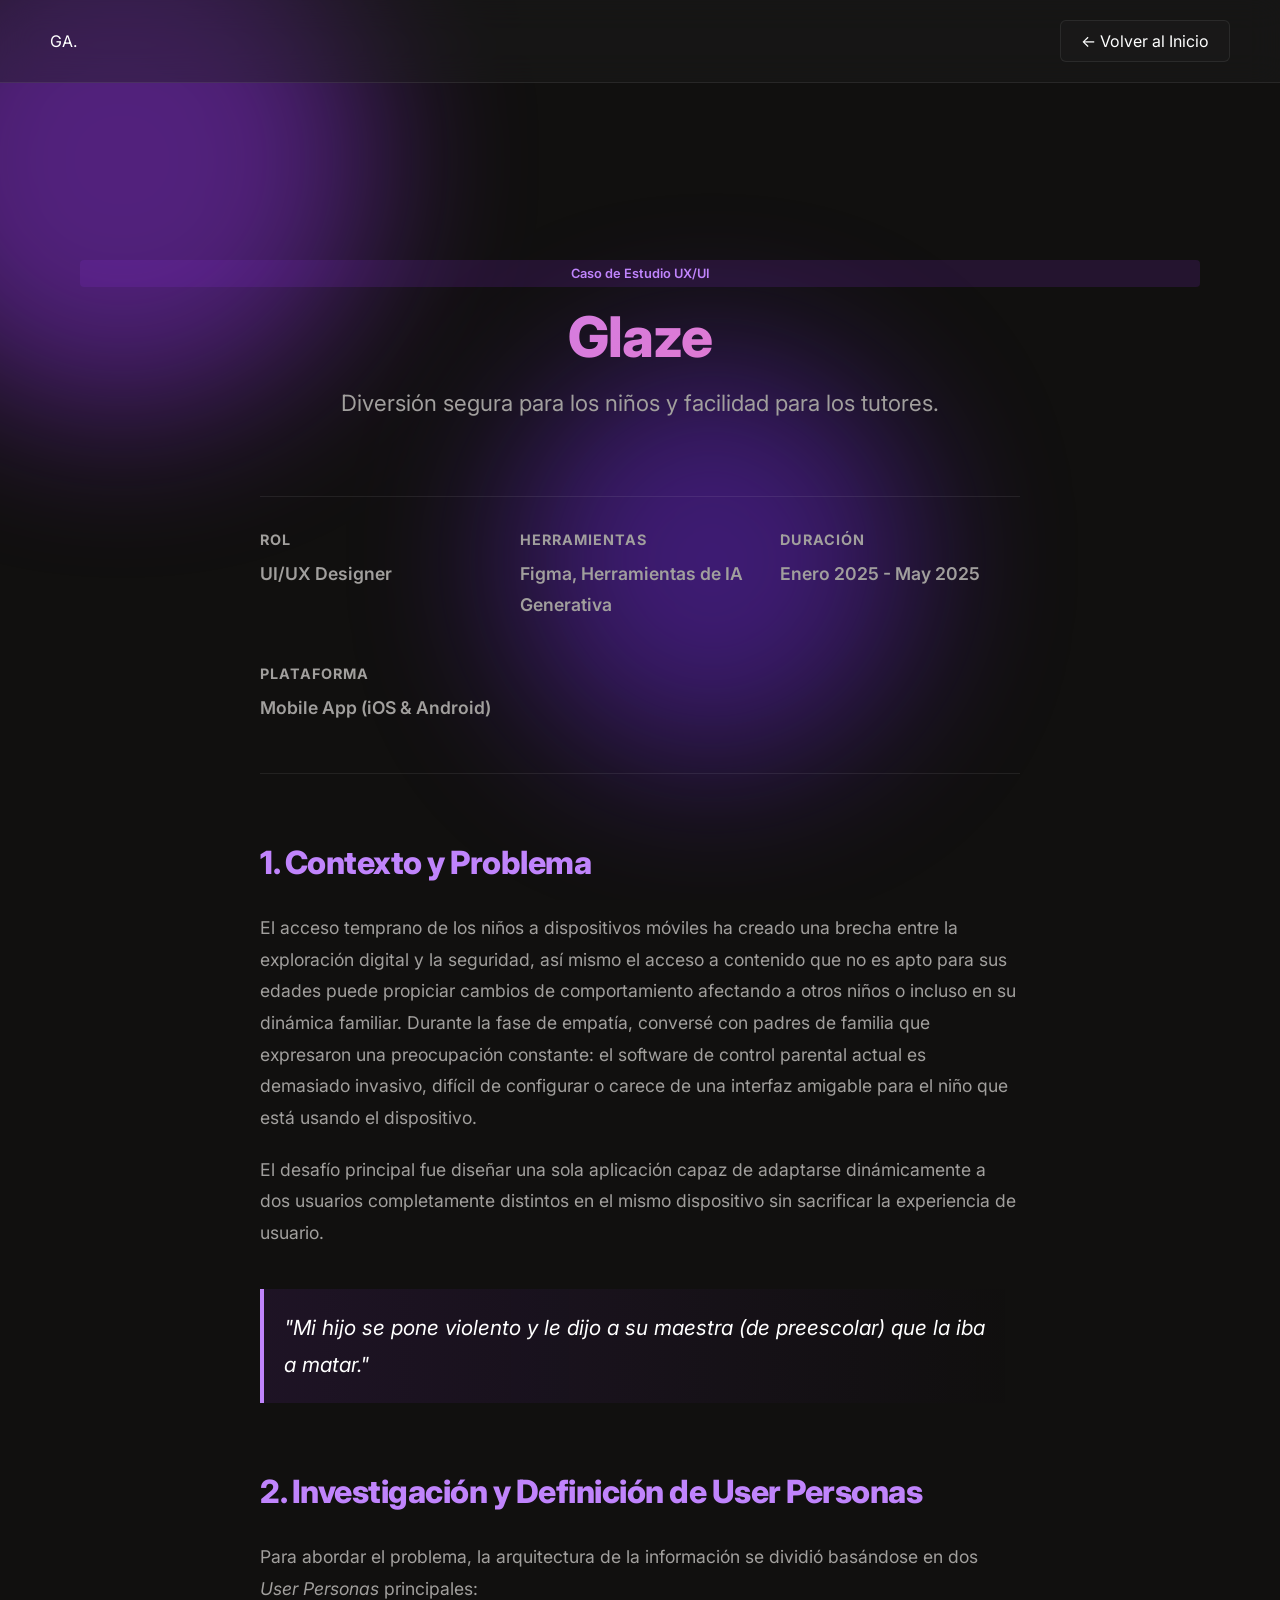
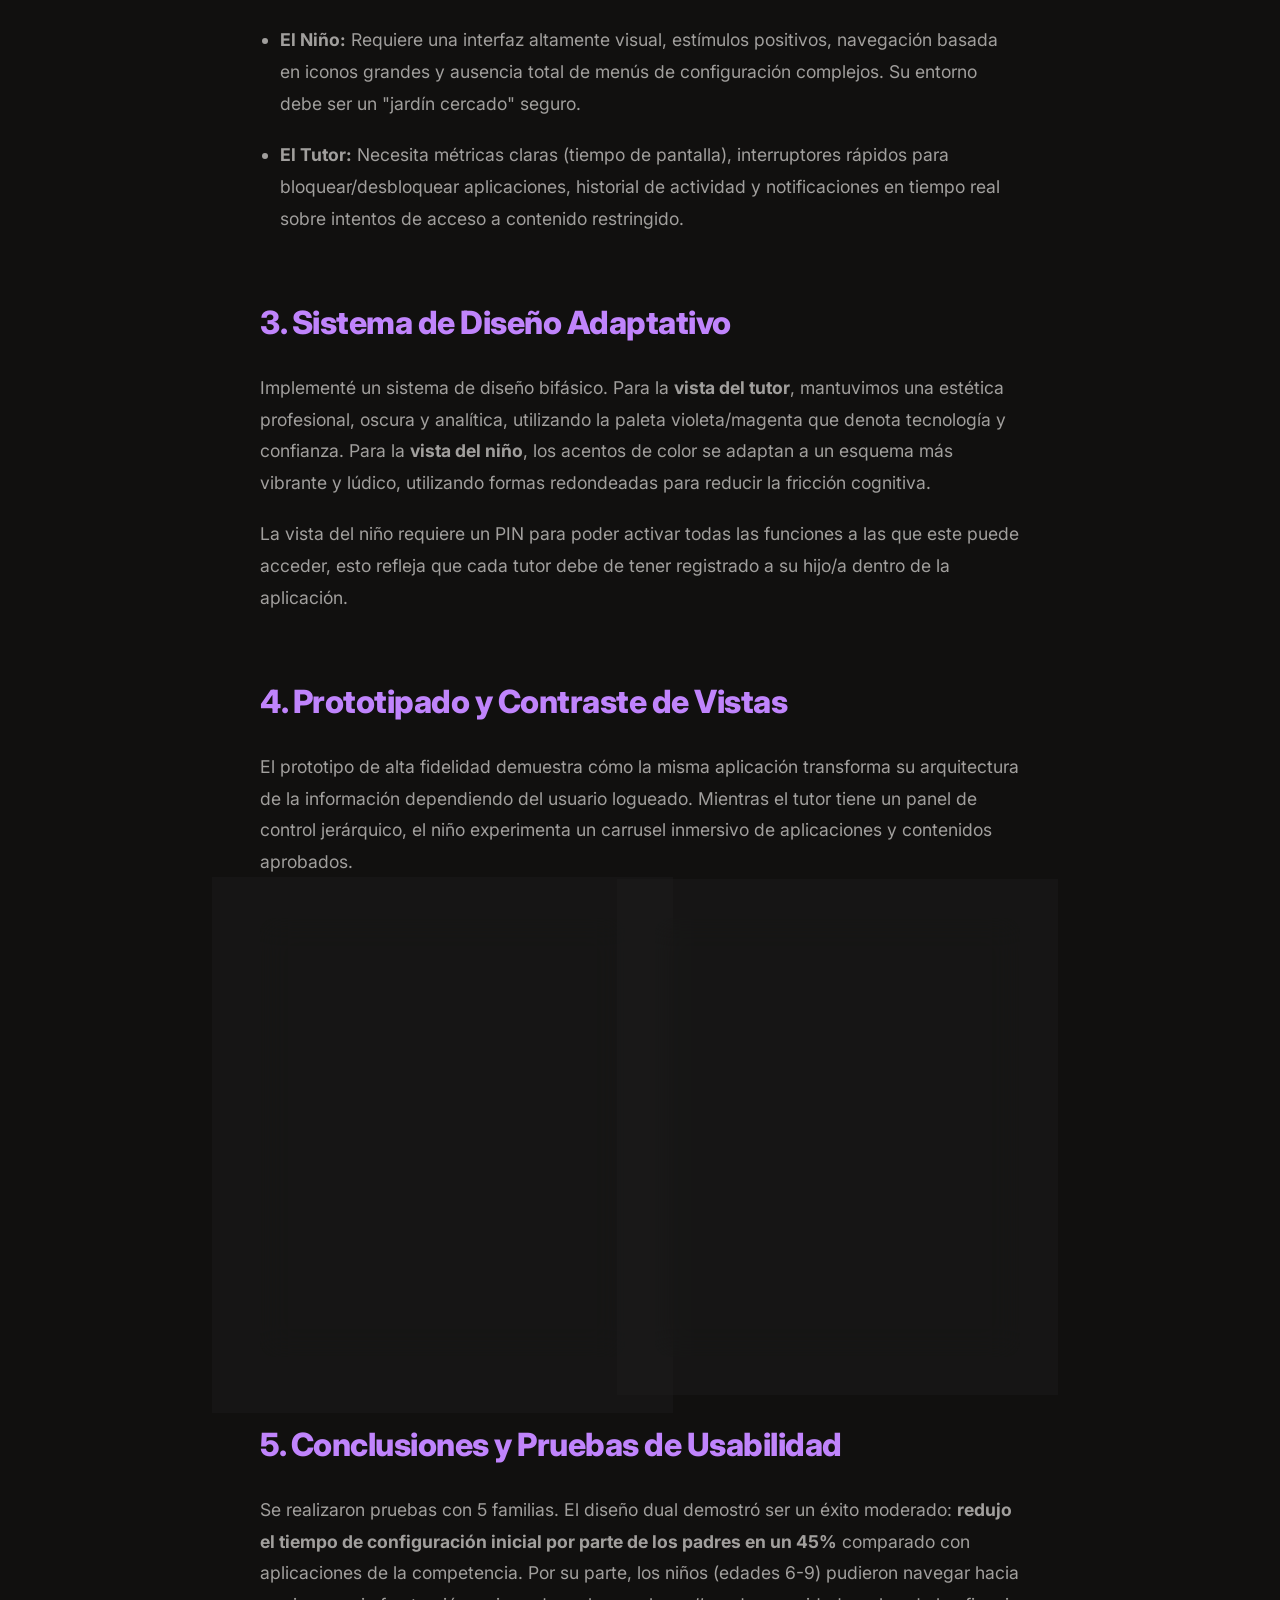
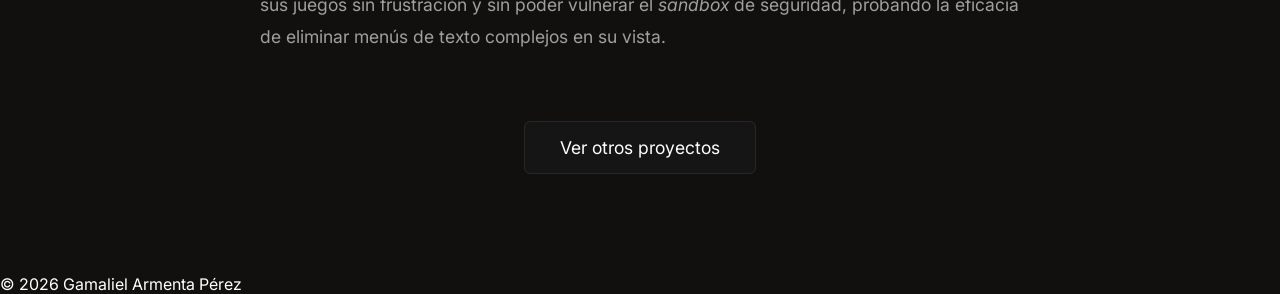
==== case-studies/glaze-ui.html @ 55535cc3 "Actualizacion" ====
<!DOCTYPE html>
<html lang="es">
<head>
    <meta charset="UTF-8">
    <meta name="viewport" content="width=device-width, initial-scale=1.0">
    <title>GuardianKids | Caso de Estudio UI/UX</title>
    <link href="https://fonts.googleapis.com/css2?family=Inter:wght@300;400;600;800&family=Segoe+UI&display=swap" rel="stylesheet">
    <link rel="stylesheet" href="../styles.css">
    <style>
        /* Estilos específicos del Caso de Estudio */
        .case-hero { text-align: center; padding: 80px 20px 40px; }
        .case-title { font-size: 3.5rem; line-height: 1.1; margin: 20px 0; letter-spacing: -1px; }
        
        .case-meta-grid { 
            display: grid; 
            grid-template-columns: repeat(auto-fit, minmax(200px, 1fr)); 
            gap: 20px; 
            margin: 40px 0; 
            border-top: 1px solid var(--glass-border);
            border-bottom: 1px solid var(--glass-border);
            padding: 30px 0;
        }
        .meta-item h4 { color: var(--text-dim); font-size: 0.9rem; margin-bottom: 5px; text-transform: uppercase; letter-spacing: 1px; }
        .meta-item p { font-weight: 600; font-size: 1.1rem; color: var(--text-main); }

        .case-body { max-width: 800px; margin: 0 auto; line-height: 1.8; font-size: 1.1rem; padding: 0 20px; }
        .case-body h2 { font-size: 2rem; margin: 60px 0 20px; color: var(--primary); letter-spacing: -0.5px; }
        .case-body p, .case-body li { margin-bottom: 20px; color: var(--text-dim); }
        .case-body ul { padding-left: 20px; }

        .mockup-container {
            width: 100vw; max-width: 1200px; margin: 60px auto; position: relative;
            left: 50%; transform: translateX(-50%);
            background: var(--glass-bg); border: 1px solid var(--glass-border);
            border-radius: 20px; padding: 20px; box-shadow: var(--glass-shadow);
        }
        .mockup-img-wrapper {
            width: 100%; background: rgba(0,0,0,0.3); border-radius: 12px; 
            display: flex; align-items: center; justify-content: center; overflow: hidden;
        }
        .mockup-img { width: 100%; height: auto; display: block; object-fit: cover; cursor: zoom-in; transition: transform 0.3s ease; }
        .mockup-img:hover { transform: scale(1.02); }
        .mockup-caption { text-align: center; color: var(--text-dim); font-size: 0.95rem; margin-top: 15px; font-style: italic; }

        .quote-block { 
            border-left: 4px solid var(--primary); 
            background: linear-gradient(90deg, rgba(147, 51, 234, 0.1) 0%, transparent 100%);
            padding: 20px; border-radius: 0 12px 12px 0;
            font-style: italic; margin: 40px 0; font-size: 1.3rem; color: var(--text-main);
        }
        
        .design-system-preview { display: flex; gap: 20px; margin: 30px 0; flex-wrap: wrap; }
        .design-card { flex: 1; min-width: 250px; padding: 25px; border-radius: 16px; }
        
        .color-swatch { width: 50px; height: 50px; border-radius: 50%; transition: transform 0.2s ease; }
        .color-swatch:hover { transform: translateY(-5px); }
        
        .comparison-grid { display: grid; grid-template-columns: repeat(auto-fit, minmax(280px, 1fr)); gap: 30px; margin-top: 40px; }
        .comparison-card { padding: 20px; display: flex; flex-direction: column; border-radius: 16px; }
        .comparison-img-wrapper {
            width: 100%; height: 350px; background: rgba(0,0,0,0.2); border-radius: 12px; 
            display: flex; align-items: center; justify-content: center; overflow: hidden; border: 1px dashed var(--glass-border);
        }
    </style>
</head>
<body data-theme="dark">

    <div class="liquid-bg">
        <div class="blob blob-1"></div>
        <div class="blob blob-3"></div>
    </div>

    <nav class="glass-nav">
        <div class="logo">GA.</div>
        <a href="../index.html" class="fluent-btn">← Volver al Inicio</a>
    </nav>

    <main style="padding-top: 60px; padding-bottom: 60px;">
        <header class="case-hero">
            <div class="fluent-badge">Caso de Estudio UX/UI</div>
            <h1 class="case-title gradient-text">Glaze</h1>
            <p style="color: var(--text-dim); font-size: 1.4rem; max-width: 650px; margin: 0 auto;">
                Diversión segura para los niños y facilidad para los tutores.
            </p>
        </header>

        <article class="case-body">
            <div class="case-meta-grid">
                <div class="meta-item"><h4>Rol</h4><p>UI/UX Designer</p></div>
                <div class="meta-item"><h4>Herramientas</h4><p>Figma, Herramientas de IA Generativa</p></div>
                <div class="meta-item"><h4>Duración</h4><p>Enero 2025 - May 2025</p></div>
                <div class="meta-item"><h4>Plataforma</h4><p>Mobile App (iOS & Android)</p></div>
            </div>

            <h2>1. Contexto y Problema</h2>
            <p>El acceso temprano de los niños a dispositivos móviles ha creado una brecha entre la exploración digital y la seguridad, así mismo el acceso a contenido que no es apto para sus edades puede propiciar cambios de comportamiento afectando a otros niños o incluso en su dinámica familiar. Durante la fase de empatía, conversé con padres de familia que expresaron una preocupación constante: el software de control parental actual es demasiado invasivo, difícil de configurar o carece de una interfaz amigable para el niño que está usando el dispositivo.</p>
            <p>El desafío principal fue diseñar una sola aplicación capaz de adaptarse dinámicamente a dos usuarios completamente distintos en el mismo dispositivo sin sacrificar la experiencia de usuario.</p>

            <blockquote class="quote-block">
                "Mi hijo se pone violento y le dijo a su maestra (de preescolar) que la iba a matar."
            </blockquote>

            <h2>2. Investigación y Definición de User Personas</h2>
            <p>Para abordar el problema, la arquitectura de la información se dividió basándose en dos <i>User Personas</i> principales:</p>
            <ul>
                <li><strong>El Niño:</strong> Requiere una interfaz altamente visual, estímulos positivos, navegación basada en iconos grandes y ausencia total de menús de configuración complejos. Su entorno debe ser un "jardín cercado" seguro.</li>
                <li><strong>El Tutor:</strong> Necesita métricas claras (tiempo de pantalla), interruptores rápidos para bloquear/desbloquear aplicaciones, historial de actividad y notificaciones en tiempo real sobre intentos de acceso a contenido restringido.</li>
            </ul>
        </article>

        <article class="case-body">
            <h2>3. Sistema de Diseño Adaptativo</h2>
            <p>Implementé un sistema de diseño bifásico. Para la <strong>vista del tutor</strong>, mantuvimos una estética profesional, oscura y analítica, utilizando la paleta violeta/magenta que denota tecnología y confianza. Para la <strong>vista del niño</strong>, los acentos de color se adaptan a un esquema más vibrante y lúdico, utilizando formas redondeadas para reducir la fricción cognitiva.</p>
            <p>La vista del niño requiere un PIN para poder activar todas las funciones a las que este puede acceder, esto refleja que cada tutor debe de tener registrado a su hijo/a dentro de la aplicación.</p>


            <h2>4. Prototipado y Contraste de Vistas</h2>
            <p>El prototipo de alta fidelidad demuestra cómo la misma aplicación transforma su arquitectura de la información dependiendo del usuario logueado. Mientras el tutor tiene un panel de control jerárquico, el niño experimenta un carrusel inmersivo de aplicaciones y contenidos aprobados.</p>

            <div class="comparison-grid">

                <div class="glass-card comparison-card">
                    <h4 style="color: var(--text-dim); text-align: center; margin-bottom: 15px;">Entorno del Tutor</h4>
                    <div class="comparison-img-wrapper">
                        <img src="../img/guardian-tutor.jpeg" alt="Interfaz de tutor" class="mockup-img" onclick="openImageModal(this.src)" style="height: 100%;">
                    </div>
                </div>

                <div class="glass-card comparison-card" style="border: 1px solid var(--primary); box-shadow: 0 0 25px rgba(147, 51, 234, 0.15);">
                    <h4 style="color: var(--primary); text-align: center; margin-bottom: 15px;">Entorno del Niño</h4>
                    <div class="comparison-img-wrapper" style="border: none;">
                        <img src="../img/guardian-kid.png" alt="Interfaz de niño" class="mockup-img" onclick="openImageModal(this.src)" style="height: 100%;" onerror="this.onerror=null; this.src='../image_bb696b.png';">                
                    </div>
                </div>

            </div>

            <h2 style="margin-top: 60px;">5. Conclusiones y Pruebas de Usabilidad</h2>
            <p>Se realizaron pruebas con 5 familias. El diseño dual demostró ser un éxito moderado: <strong>redujo el tiempo de configuración inicial por parte de los padres en un 45%</strong> comparado con aplicaciones de la competencia. Por su parte, los niños (edades 6-9) pudieron navegar hacia sus juegos sin frustración y sin poder vulnerar el <i>sandbox</i> de seguridad, probando la eficacia de eliminar menús de texto complejos en su vista.</p>
            
            <div style="text-align: center; margin-top: 80px;">
                <a href="../index.html" class="fluent-btn" style="padding: 15px 35px; font-size: 1.1rem;">Ver otros proyectos</a>
            </div>
        </article>
    </main>

    <footer class="glass-footer" style="margin-top: 50px;">
        <p>© 2026 Gamaliel Armenta Pérez</p>
    </footer>

    <div id="imageModal" class="image-modal" onclick="closeImageModal()">
        <span class="image-modal-close">&times;</span>
        <img class="image-modal-img" id="imgDentroDelModal" src="" alt="Vista ampliada" onclick="event.stopPropagation()">
    </div>

    <script src="../app.js"></script>
</body>
</html>
---- styles.css ----
/* Variables de Tema (Fluent + Glass en Violetas/Magentas) */
:root {
    --primary: #9333ea; /* Violeta profundo */
    --primary-gradient: linear-gradient(135deg, #9333ea, #db2777); /* Violeta a Magenta */
    --bg-color: #f3f2f1;
    --text-main: #201f1e;
    --text-dim: #605e5c;
    --glass-bg: rgba(255, 255, 255, 0.6);
    --glass-border: rgba(255, 255, 255, 0.4);
    --glass-shadow: 0 8px 32px 0 rgba(147, 51, 234, 0.1); /* Sombra ligeramente violeta */
}

[data-theme="dark"] {
    --primary: #c084fc; /* Violeta brillante y legible en modo oscuro */
    --primary-gradient: linear-gradient(135deg, #c084fc, #f472b6); /* Violeta a Magenta neón */
    --bg-color: #11100f;
    --text-main: #ffffff;
    --text-dim: #a19f9d;
    --glass-bg: rgba(30, 30, 30, 0.4);
    --glass-border: rgba(255, 255, 255, 0.08);
    --glass-shadow: 0 8px 32px 0 rgba(0, 0, 0, 0.3);
}

* { margin: 0; padding: 0; box-sizing: border-box; }

body {
    font-family: 'Inter', 'Segoe UI', sans-serif;
    background-color: var(--bg-color);
    color: var(--text-main);
    transition: background-color 0.4s ease;
    overflow-x: hidden;
}

/* Fondo Fluido (Blobs - Actualizados a Violeta/Magenta) */
.liquid-bg { position: fixed; top: 0; left: 0; width: 100vw; height: 100vh; z-index: -1; overflow: hidden; }
.blob { position: absolute; border-radius: 50%; filter: blur(80px); opacity: 0.5; animation: float 10s infinite alternate ease-in-out; }
.blob-1 { top: -10%; left: -10%; width: 500px; height: 500px; background: #9333ea; /* Violeta */ }
.blob-2 { bottom: -20%; right: -10%; width: 600px; height: 600px; background: #db2777; /* Magenta */ animation-delay: -2s; }
.blob-3 { top: 40%; left: 40%; width: 400px; height: 400px; background: #6d28d9; /* Purpura oscuro */ animation-duration: 15s; }

@keyframes float { 100% { transform: translate(30px, 30px) scale(1.1); } }

/* Componentes Glassmorphism */
.glass-nav {
    position: fixed; top: 0; width: 100%; padding: 20px 50px;
    background: var(--glass-bg); backdrop-filter: blur(16px); -webkit-backdrop-filter: blur(16px);
    border-bottom: 1px solid var(--glass-border); z-index: 1000;
    display: flex; justify-content: space-between; align-items: center;
}

.glass-card {
    background: var(--glass-bg);
    backdrop-filter: blur(16px); -webkit-backdrop-filter: blur(16px);
    border: 1px solid var(--glass-border);
    border-radius: 12px;
    padding: 30px;
    box-shadow: var(--glass-shadow);
    transition: transform 0.3s cubic-bezier(0.25, 0.8, 0.25, 1), box-shadow 0.3s;
    cursor: pointer;
}

.glass-card:hover {
    transform: translateY(-5px);
    box-shadow: 0 12px 40px 0 rgba(0, 0, 0, 0.2);
    border: 1px solid rgba(255, 255, 255, 0.2);
}

/* Tipografía y Botones Fluent */
h1, h2, h3 { font-weight: 800; }
.gradient-text { background: var(--primary-gradient); -webkit-background-clip: text; -webkit-text-fill-color: transparent; }

.fluent-badge {
    background: rgba(147, 51, 234, 0.15); color: var(--primary); /* Fondo violeta transparente */
    padding: 6px 12px; border-radius: 4px; font-size: 0.8rem; font-weight: 600;
}

.fluent-btn {
    background: var(--glass-bg); border: 1px solid var(--glass-border);
    padding: 10px 20px; border-radius: 6px; color: var(--text-main);
    text-decoration: none; transition: 0.2s; cursor: pointer;
}
.fluent-btn:hover { background: var(--primary); color: white; border-color: var(--primary); }

/* Grid y Layout */
main { max-width: 1200px; margin: 120px auto 0; padding: 0 20px; }
section { margin-bottom: 100px; }
.grid { display: grid; grid-template-columns: repeat(auto-fit, minmax(300px, 1fr)); gap: 30px; margin-top: 40px; }

/* Modal Proyectos */
.modal-overlay {
    position: fixed; top: 0; left: 0; width: 100%; height: 100%;
    background: rgba(0, 0, 0, 0.4); 
    backdrop-filter: blur(5px);
    display: flex; justify-content: center; align-items: center;
    opacity: 0; pointer-events: none; transition: 0.3s ease; z-index: 2000;
}
.modal-overlay.active { opacity: 1; pointer-events: auto; }

.glass-modal {
    background: var(--bg-color);
    border: 1px solid var(--glass-border); border-radius: 16px;
    padding: 40px; width: 90%; max-width: 600px;
    box-shadow: 0 24px 60px rgba(0,0,0,0.4);
    transform: scale(0.95); transition: 0.3s cubic-bezier(0.25, 0.8, 0.25, 1);
    position: relative;
}
.modal-overlay.active .glass-modal { transform: scale(1); }
.close-btn { position: absolute; top: 15px; right: 20px; background: none; border: none; font-size: 1.5rem; color: var(--text-main); cursor: pointer; }

/* --- ESTILOS PARA EL VISOR DE IMÁGENES (Lightbox) --- */
.zoomable {
    cursor: pointer;
    transition: transform 0.2s ease, box-shadow 0.2s ease;
}
.zoomable:hover {
    transform: scale(1.03);
    box-shadow: 0 8px 25px rgba(0,0,0,0.5);
}

.image-modal {
    display: none; 
    position: fixed;
    z-index: 3000;
    left: 0;
    top: 0;
    width: 100vw;
    height: 100vh;
    background-color: rgba(0,0,0,0.85);
    -webkit-backdrop-filter: blur(8px);
    backdrop-filter: blur(8px);
    align-items: center;
    justify-content: center;
    opacity: 0;
    transition: opacity 0.3s ease;
}

.image-modal.active {
    display: flex;
    opacity: 1;
}

.image-modal-img {
    max-width: 90vw;
    max-height: 90vh;
    border-radius: 12px;
    box-shadow: 0 0 30px rgba(0,0,0,0.8);
    object-fit: contain;
}

.image-modal-close {
    position: absolute;
    top: 20px;
    right: 40px;
    color: #fff;
    font-size: 40px;
    font-weight: bold;
    cursor: pointer;
    transition: color 0.2s;
}

.image-modal-close:hover {
    color: var(--primary);
}
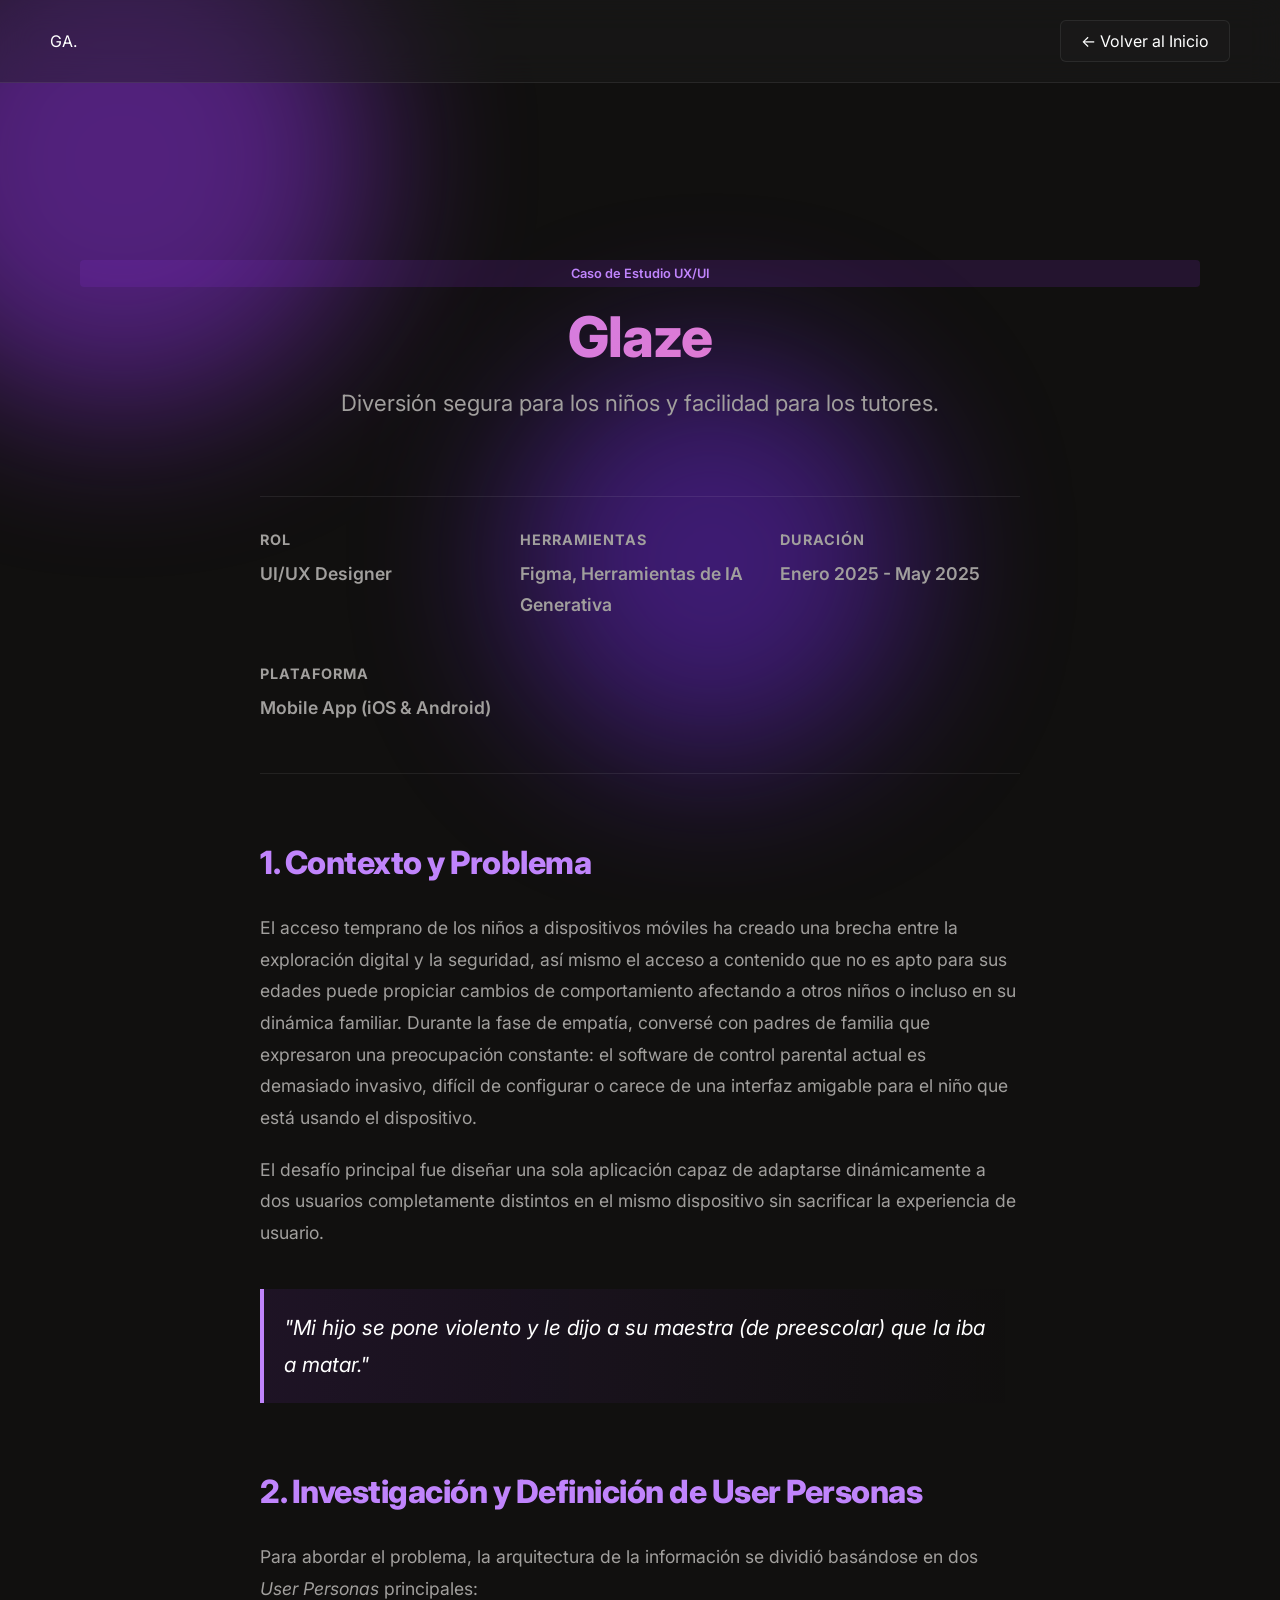
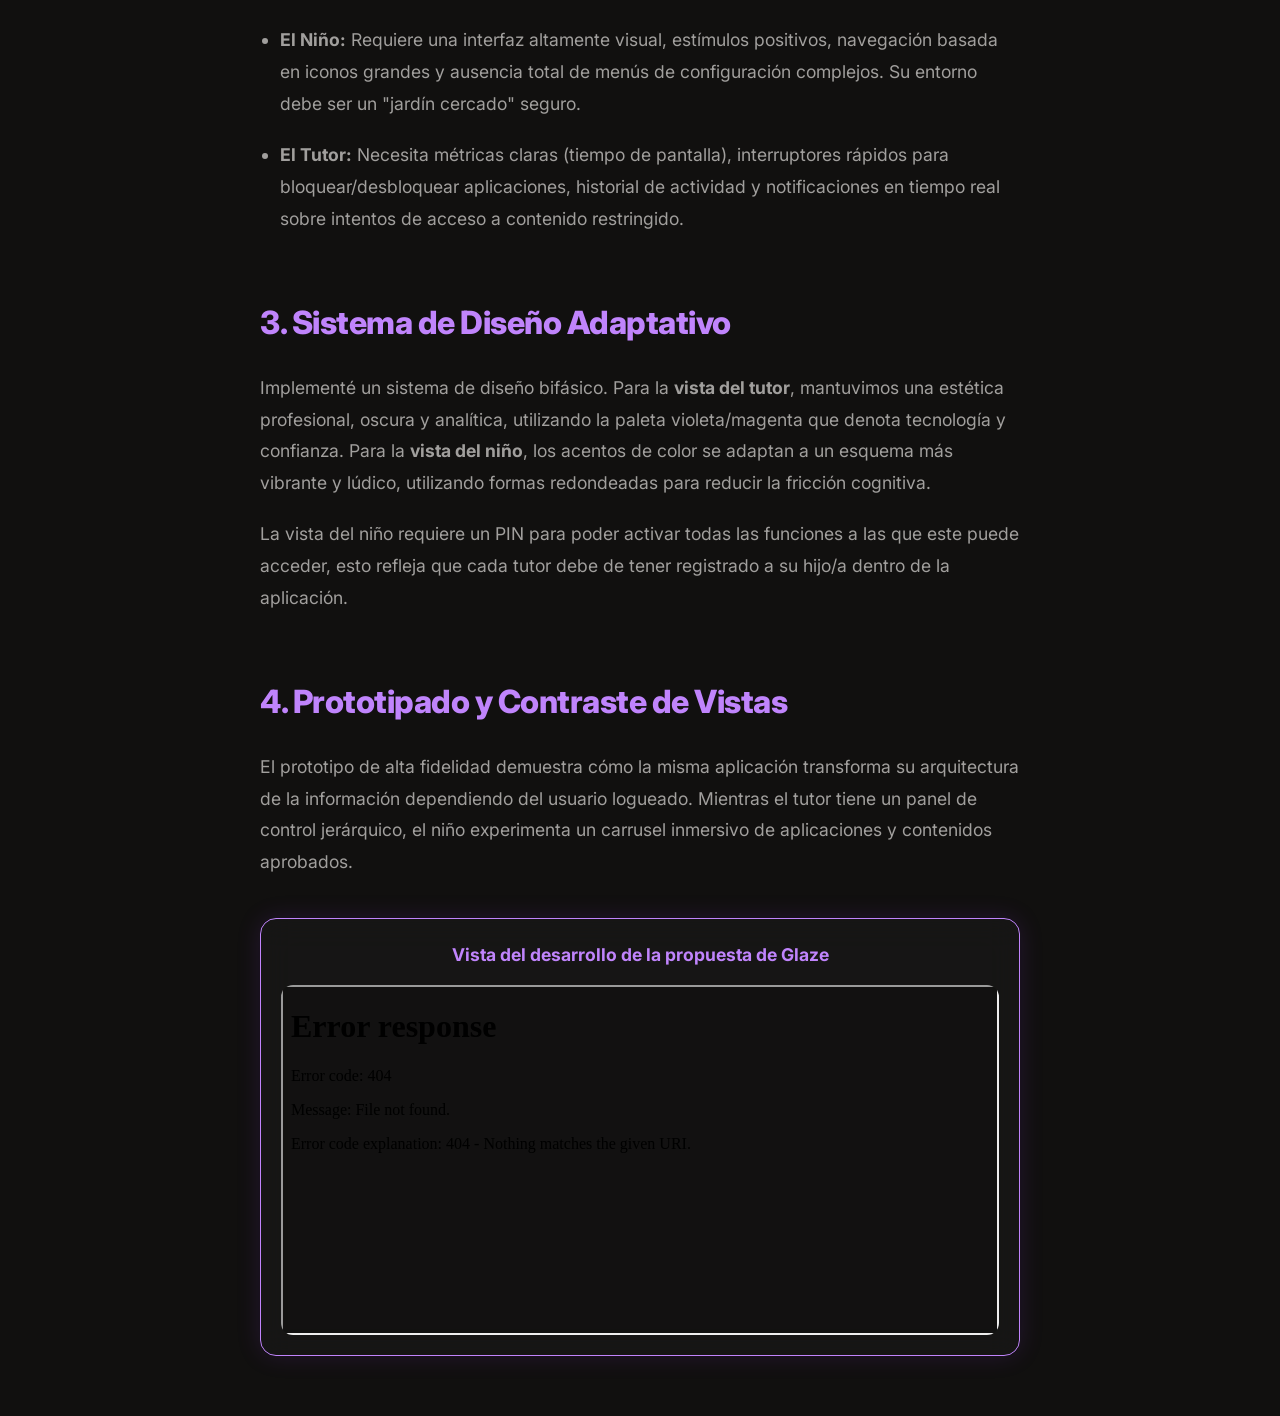
==== commit b100e8c5: "Mayo 1 - Nuevo" ====
--- a/case-studies/glaze-ui.html
+++ b/case-studies/glaze-ui.html
@@ -119,17 +119,10 @@
 
             <div class="comparison-grid">
 
-                <div class="glass-card comparison-card">
-                    <h4 style="color: var(--text-dim); text-align: center; margin-bottom: 15px;">Entorno del Tutor</h4>
-                    <div class="comparison-img-wrapper">
-                        <img src="../img/guardian-tutor.jpeg" alt="Interfaz de tutor" class="mockup-img" onclick="openImageModal(this.src)" style="height: 100%;">
-                    </div>
-                </div>
-
                 <div class="glass-card comparison-card" style="border: 1px solid var(--primary); box-shadow: 0 0 25px rgba(147, 51, 234, 0.15);">
-                    <h4 style="color: var(--primary); text-align: center; margin-bottom: 15px;">Entorno del Niño</h4>
+                    <h4 style="color: var(--primary); text-align: center; margin-bottom: 15px;">Vista del desarrollo de la propuesta de Glaze</h4>
                     <div class="comparison-img-wrapper" style="border: none;">
-                        <img src="../img/guardian-kid.png" alt="Interfaz de niño" class="mockup-img" onclick="openImageModal(this.src)" style="height: 100%;" onerror="this.onerror=null; this.src='../image_bb696b.png';">                
+                        <iframe src="../img/Glaze-Proceso.mp4" alt="Interfaz de niño" class="mockup-img" onclick="openImageModal(this.src)" style="height: 100%;" onerror="this.onerror=null; this.src='../image_bb696b.png';">                
                     </div>
                 </div>
 
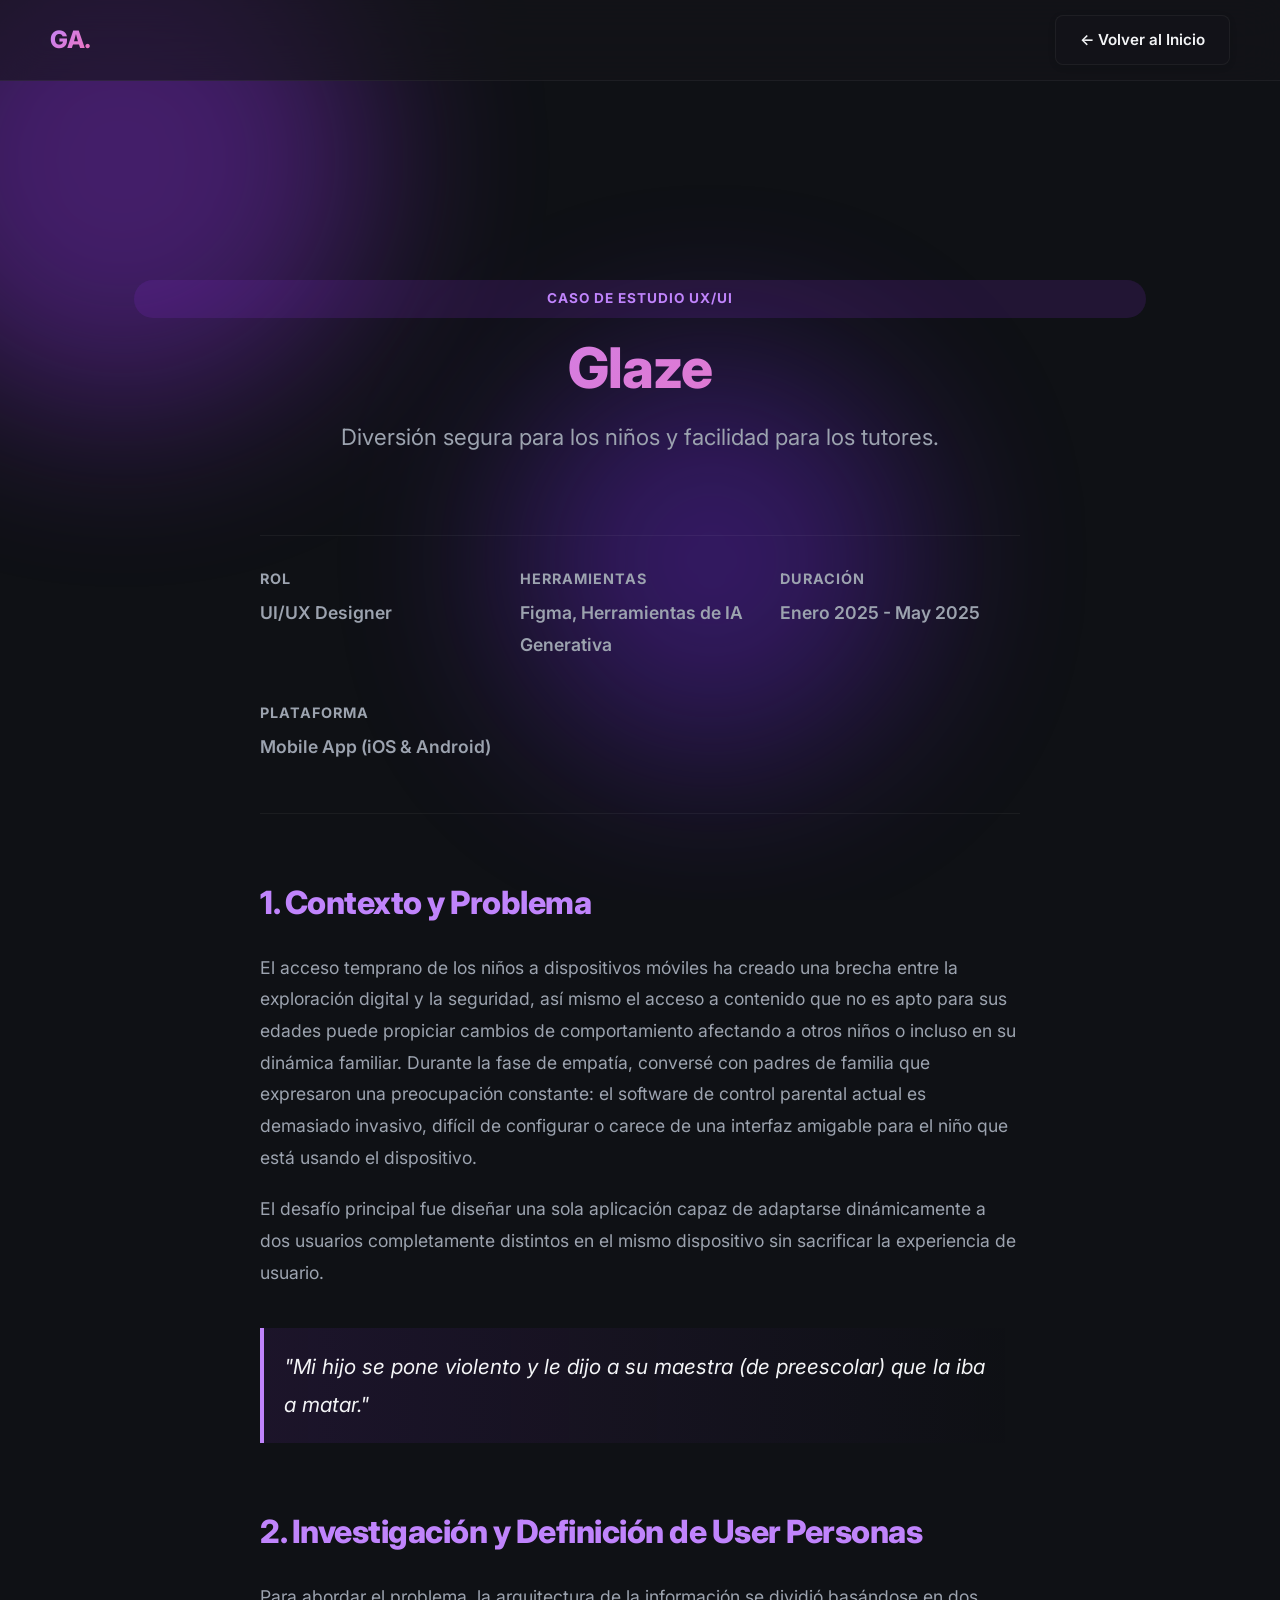
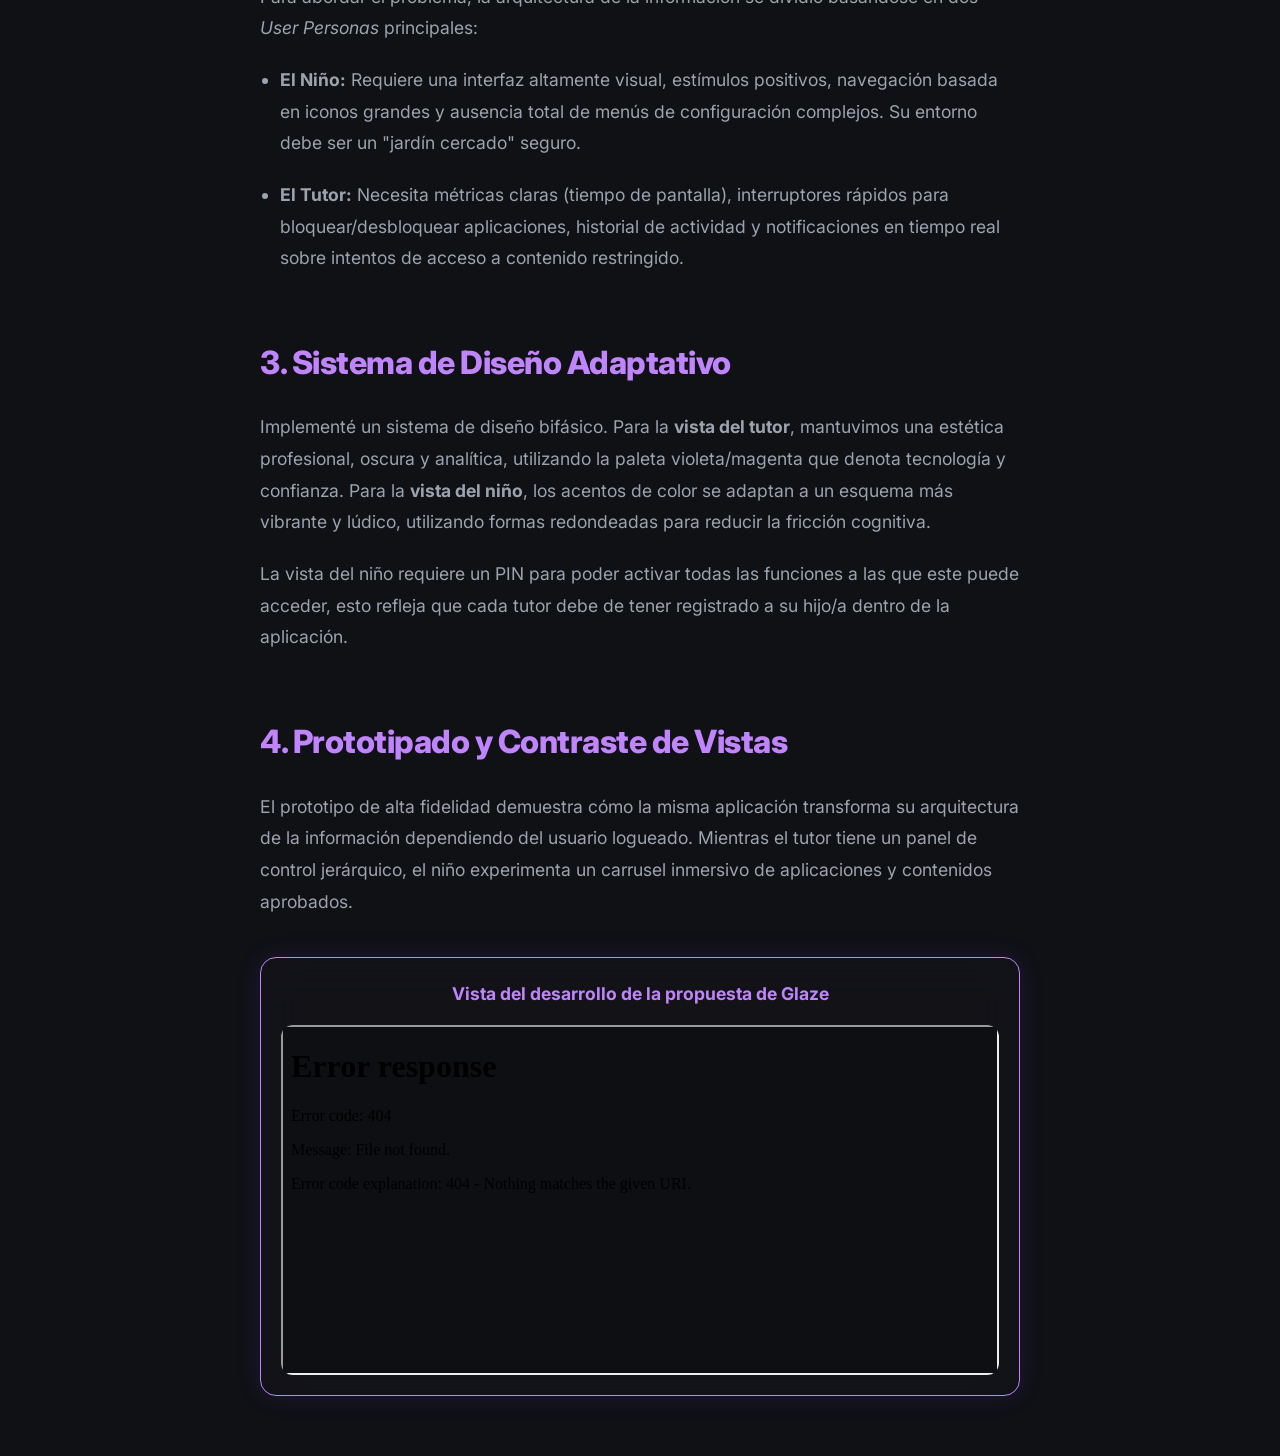
==== commit 8b192629: "Cambios en los colores y tipografías" ====
--- a/case-studies/glaze-ui.html
+++ b/case-studies/glaze-ui.html
@@ -3,7 +3,7 @@
 <head>
     <meta charset="UTF-8">
     <meta name="viewport" content="width=device-width, initial-scale=1.0">
-    <title>GuardianKids | Caso de Estudio UI/UX</title>
+    <title>Glaze | Caso de Estudio UI/UX</title>
     <link href="https://fonts.googleapis.com/css2?family=Inter:wght@300;400;600;800&family=Segoe+UI&display=swap" rel="stylesheet">
     <link rel="stylesheet" href="../styles.css">
     <style>
@@ -129,7 +129,7 @@
             </div>
 
             <h2 style="margin-top: 60px;">5. Conclusiones y Pruebas de Usabilidad</h2>
-            <p>Se realizaron pruebas con 5 familias. El diseño dual demostró ser un éxito moderado: <strong>redujo el tiempo de configuración inicial por parte de los padres en un 45%</strong> comparado con aplicaciones de la competencia. Por su parte, los niños (edades 6-9) pudieron navegar hacia sus juegos sin frustración y sin poder vulnerar el <i>sandbox</i> de seguridad, probando la eficacia de eliminar menús de texto complejos en su vista.</p>
+            <p>Se realizaron pruebas con 5 familias. El diseño dual demostró ser un éxito moderado: <strong>redujo el tiempo de configuración inicial por parte de los padres en un 45%</strong> comparado con aplicaciones de la competencia. Por su parte, los niños (edades 6-9) pudieron navegar hacia sus juegos sin frustración y sin poder vulnerar el <i>sandbox</i> de seguridad.</p>
             
             <div style="text-align: center; margin-top: 80px;">
                 <a href="../index.html" class="fluent-btn" style="padding: 15px 35px; font-size: 1.1rem;">Ver otros proyectos</a>
--- a/styles.css
+++ b/styles.css
@@ -1,163 +1,378 @@
-/* Variables de Tema (Fluent + Glass en Violetas/Magentas) */
+/* =========================================
+   VARIABLES DE TEMA (Violetas & Magentas)
+========================================= */
 :root {
-    --primary: #9333ea; /* Violeta profundo */
-    --primary-gradient: linear-gradient(135deg, #9333ea, #db2777); /* Violeta a Magenta */
-    --bg-color: #f3f2f1;
-    --text-main: #201f1e;
-    --text-dim: #605e5c;
-    --glass-bg: rgba(255, 255, 255, 0.6);
-    --glass-border: rgba(255, 255, 255, 0.4);
-    --glass-shadow: 0 8px 32px 0 rgba(147, 51, 234, 0.1); /* Sombra ligeramente violeta */
+    --primary: #9333ea; 
+    --primary-gradient: linear-gradient(135deg, #9333ea, #db2777); 
+    --bg-color: #f8f9fa; /* Gris muy claro, más limpio que f3f2f1 */
+    --text-main: #1f2937; /* Negro suave para mejor lectura */
+    --text-dim: #4b5563;
+    --glass-bg: rgba(255, 255, 255, 0.7);
+    --glass-border: rgba(255, 255, 255, 0.5);
+    --glass-shadow: 0 4px 30px rgba(147, 51, 234, 0.08); /* Sombra más sutil */
+    --radius-lg: 16px;
+    --radius-md: 8px;
+    --transition-smooth: 0.4s cubic-bezier(0.25, 0.8, 0.25, 1);
 }
 
 [data-theme="dark"] {
-    --primary: #c084fc; /* Violeta brillante y legible en modo oscuro */
-    --primary-gradient: linear-gradient(135deg, #c084fc, #f472b6); /* Violeta a Magenta neón */
-    --bg-color: #11100f;
-    --text-main: #ffffff;
-    --text-dim: #a19f9d;
-    --glass-bg: rgba(30, 30, 30, 0.4);
-    --glass-border: rgba(255, 255, 255, 0.08);
-    --glass-shadow: 0 8px 32px 0 rgba(0, 0, 0, 0.3);
-}
-
-* { margin: 0; padding: 0; box-sizing: border-box; }
+    --primary: #c084fc; 
+    --primary-gradient: linear-gradient(135deg, #c084fc, #f472b6); 
+    --bg-color: #0f1115; /* Fondo oscuro más profundo y elegante */
+    --text-main: #f3f4f6;
+    --text-dim: #9ca3af;
+    --glass-bg: rgba(20, 20, 25, 0.6);
+    --glass-border: rgba(255, 255, 255, 0.05);
+    --glass-shadow: 0 8px 32px rgba(0, 0, 0, 0.4);
+}
+
+/* =========================================
+   RESETEO Y BASE
+========================================= */
+* { 
+    margin: 0; 
+    padding: 0; 
+    box-sizing: border-box; 
+}
+
+html {
+    scroll-behavior: smooth;
+}
 
 body {
-    font-family: 'Inter', 'Segoe UI', sans-serif;
+    font-family: 'Inter', 'Segoe UI', -apple-system, sans-serif;
     background-color: var(--bg-color);
     color: var(--text-main);
-    transition: background-color 0.4s ease;
+    transition: background-color 0.5s ease, color 0.5s ease;
     overflow-x: hidden;
-}
-
-/* Fondo Fluido (Blobs - Actualizados a Violeta/Magenta) */
-.liquid-bg { position: fixed; top: 0; left: 0; width: 100vw; height: 100vh; z-index: -1; overflow: hidden; }
-.blob { position: absolute; border-radius: 50%; filter: blur(80px); opacity: 0.5; animation: float 10s infinite alternate ease-in-out; }
-.blob-1 { top: -10%; left: -10%; width: 500px; height: 500px; background: #9333ea; /* Violeta */ }
-.blob-2 { bottom: -20%; right: -10%; width: 600px; height: 600px; background: #db2777; /* Magenta */ animation-delay: -2s; }
-.blob-3 { top: 40%; left: 40%; width: 400px; height: 400px; background: #6d28d9; /* Purpura oscuro */ animation-duration: 15s; }
-
-@keyframes float { 100% { transform: translate(30px, 30px) scale(1.1); } }
-
-/* Componentes Glassmorphism */
+    line-height: 1.6;
+    -webkit-font-smoothing: antialiased; /* Suavizado de fuentes profesional */
+}
+
+/* =========================================
+   FONDO FLUIDO (Animaciones más sutiles)
+========================================= */
+.liquid-bg { 
+    position: fixed; 
+    top: 0; 
+    left: 0; 
+    width: 100vw; 
+    height: 100vh; 
+    z-index: -1; 
+    overflow: hidden; 
+}
+.blob { 
+    position: absolute; 
+    border-radius: 50%; 
+    filter: blur(90px); 
+    opacity: 0.4; /* Opacidad reducida para menos ruido visual */
+    animation: float 15s infinite alternate ease-in-out; 
+}
+.blob-1 { top: -10%; left: -10%; width: 500px; height: 500px; background: #9333ea; }
+.blob-2 { bottom: -20%; right: -10%; width: 600px; height: 600px; background: #db2777; animation-delay: -3s; animation-duration: 18s;}
+.blob-3 { top: 40%; left: 40%; width: 400px; height: 400px; background: #6d28d9; animation-duration: 20s; }
+
+@keyframes float { 
+    100% { transform: translate(40px, 40px) scale(1.05); } 
+}
+
+/* =========================================
+   NAVEGACIÓN GLASSMORPHISM
+========================================= */
 .glass-nav {
-    position: fixed; top: 0; width: 100%; padding: 20px 50px;
-    background: var(--glass-bg); backdrop-filter: blur(16px); -webkit-backdrop-filter: blur(16px);
-    border-bottom: 1px solid var(--glass-border); z-index: 1000;
-    display: flex; justify-content: space-between; align-items: center;
-}
-
+    position: fixed; 
+    top: 0; 
+    width: 100%; 
+    padding: 15px 50px;
+    background: var(--glass-bg); 
+    backdrop-filter: blur(20px); 
+    -webkit-backdrop-filter: blur(20px);
+    border-bottom: 1px solid var(--glass-border); 
+    z-index: 1000;
+    display: flex; 
+    justify-content: space-between; 
+    align-items: center;
+    transition: var(--transition-smooth);
+}
+
+.glass-nav .logo {
+    font-weight: 800;
+    font-size: 1.5rem;
+    letter-spacing: -0.5px;
+    background: var(--primary-gradient);
+    -webkit-background-clip: text;
+    -webkit-text-fill-color: transparent;
+}
+
+.nav-links {
+    display: flex;
+    gap: 25px;
+    align-items: center;
+}
+
+.nav-links a {
+    text-decoration: none;
+    color: var(--text-main);
+    font-weight: 600;
+    font-size: 0.95rem;
+    transition: color 0.3s;
+}
+
+.nav-links a:hover {
+    color: var(--primary);
+}
+
+/* Utilidades Nav */
+.glass-select, .theme-btn {
+    background: transparent;
+    border: 1px solid var(--glass-border);
+    color: var(--text-main);
+    padding: 6px 10px;
+    border-radius: var(--radius-md);
+    cursor: pointer;
+    outline: none;
+    font-family: inherit;
+}
+.theme-btn { font-size: 1.1rem; padding: 4px 8px; border: none; }
+
+/* =========================================
+   LAYOUT PRINCIPAL Y SECCIONES
+========================================= */
+main { 
+    max-width: 1100px; /* Ancho máximo un poco más contenido */
+    margin: 140px auto 0; 
+    padding: 0 24px; 
+}
+
+section { margin-bottom: 120px; }
+
+.grid { 
+    display: grid; 
+    grid-template-columns: repeat(auto-fit, minmax(320px, 1fr)); 
+    gap: 32px; 
+    margin-top: 50px; 
+}
+
+/* =========================================
+   HERO SECTION
+========================================= */
+.hero {
+    display: flex;
+    flex-direction: column;
+    align-items: flex-start;
+    gap: 20px;
+}
+
+h1 { 
+    font-size: 4.5rem; 
+    font-weight: 800; 
+    line-height: 1.1; 
+    letter-spacing: -1.5px;
+    margin-bottom: 10px;
+}
+h2 { font-size: 2.5rem; font-weight: 800; letter-spacing: -0.5px; }
+h3 { font-size: 1.5rem; font-weight: 600; }
+
+.gradient-text { 
+    background: var(--primary-gradient); 
+    -webkit-background-clip: text; 
+    -webkit-text-fill-color: transparent; 
+}
+
+.fluent-badge {
+    background: rgba(147, 51, 234, 0.15); 
+    color: var(--primary); 
+    padding: 8px 16px; 
+    border-radius: 20px; /* Bordes más redondeados tipo píldora */
+    font-size: 0.85rem; 
+    font-weight: 700;
+    text-transform: uppercase;
+    letter-spacing: 1px;
+}
+
+/* Tarjetas Clean Glass */
 .glass-card {
     background: var(--glass-bg);
-    backdrop-filter: blur(16px); -webkit-backdrop-filter: blur(16px);
+    backdrop-filter: blur(20px); 
+    -webkit-backdrop-filter: blur(20px);
     border: 1px solid var(--glass-border);
-    border-radius: 12px;
-    padding: 30px;
+    border-radius: var(--radius-lg);
+    padding: 35px;
     box-shadow: var(--glass-shadow);
-    transition: transform 0.3s cubic-bezier(0.25, 0.8, 0.25, 1), box-shadow 0.3s;
+    transition: var(--transition-smooth);
     cursor: pointer;
 }
 
-.glass-card:hover {
-    transform: translateY(-5px);
-    box-shadow: 0 12px 40px 0 rgba(0, 0, 0, 0.2);
-    border: 1px solid rgba(255, 255, 255, 0.2);
-}
-
-/* Tipografía y Botones Fluent */
-h1, h2, h3 { font-weight: 800; }
-.gradient-text { background: var(--primary-gradient); -webkit-background-clip: text; -webkit-text-fill-color: transparent; }
-
-.fluent-badge {
-    background: rgba(147, 51, 234, 0.15); color: var(--primary); /* Fondo violeta transparente */
-    padding: 6px 12px; border-radius: 4px; font-size: 0.8rem; font-weight: 600;
+.hero-card {
+    max-width: 800px;
+    cursor: default;
+    font-size: 1.1rem;
+    color: var(--text-dim);
+}
+
+.glass-card:not(.hero-card):hover {
+    transform: translateY(-6px);
+    box-shadow: 0 20px 40px rgba(0, 0, 0, 0.15);
+    border-color: var(--primary);
+}
+
+/* Botones Profesionales */
+.contact-links {
+    display: flex;
+    gap: 15px;
+    align-items: center;
+    flex-wrap: wrap;
+    margin-top: 15px;
 }
 
 .fluent-btn {
-    background: var(--glass-bg); border: 1px solid var(--glass-border);
-    padding: 10px 20px; border-radius: 6px; color: var(--text-main);
-    text-decoration: none; transition: 0.2s; cursor: pointer;
-}
-.fluent-btn:hover { background: var(--primary); color: white; border-color: var(--primary); }
-
-/* Grid y Layout */
-main { max-width: 1200px; margin: 120px auto 0; padding: 0 20px; }
-section { margin-bottom: 100px; }
-.grid { display: grid; grid-template-columns: repeat(auto-fit, minmax(300px, 1fr)); gap: 30px; margin-top: 40px; }
-
-/* Modal Proyectos */
+    background: var(--glass-bg); 
+    border: 1px solid var(--glass-border);
+    padding: 12px 24px; 
+    border-radius: var(--radius-md); 
+    color: var(--text-main);
+    text-decoration: none; 
+    font-weight: 600;
+    font-size: 0.95rem;
+    transition: var(--transition-smooth); 
+    cursor: pointer;
+    box-shadow: 0 2px 10px rgba(0,0,0,0.05);
+}
+
+.fluent-btn:hover { 
+    background: var(--primary-gradient); 
+    color: white; 
+    border-color: transparent; 
+    transform: translateY(-2px);
+    box-shadow: 0 8px 20px rgba(147, 51, 234, 0.3);
+}
+
+.location-badge {
+    color: var(--text-dim);
+    font-size: 0.9rem;
+    margin-left: 10px;
+    display: flex;
+    align-items: center;
+    gap: 5px;
+}
+
+/* =========================================
+   MODALES (Proyectos y Lightbox)
+========================================= */
 .modal-overlay {
-    position: fixed; top: 0; left: 0; width: 100%; height: 100%;
-    background: rgba(0, 0, 0, 0.4); 
-    backdrop-filter: blur(5px);
+    position: fixed; top: 0; left: 0; width: 100vw; height: 100vh;
+    background: rgba(0, 0, 0, 0.6); 
+    backdrop-filter: blur(8px);
     display: flex; justify-content: center; align-items: center;
-    opacity: 0; pointer-events: none; transition: 0.3s ease; z-index: 2000;
+    opacity: 0; pointer-events: none; 
+    transition: opacity 0.3s ease; 
+    z-index: 2000;
 }
 .modal-overlay.active { opacity: 1; pointer-events: auto; }
 
 .glass-modal {
     background: var(--bg-color);
-    border: 1px solid var(--glass-border); border-radius: 16px;
-    padding: 40px; width: 90%; max-width: 600px;
-    box-shadow: 0 24px 60px rgba(0,0,0,0.4);
-    transform: scale(0.95); transition: 0.3s cubic-bezier(0.25, 0.8, 0.25, 1);
+    border: 1px solid var(--glass-border); 
+    border-radius: var(--radius-lg);
+    padding: 40px; 
+    width: 90%; 
+    max-width: 700px;
+    max-height: 90vh;
+    overflow-y: auto;
+    box-shadow: 0 24px 80px rgba(0,0,0,0.5);
+    transform: scale(0.95) translateY(20px); 
+    transition: var(--transition-smooth);
     position: relative;
 }
-.modal-overlay.active .glass-modal { transform: scale(1); }
-.close-btn { position: absolute; top: 15px; right: 20px; background: none; border: none; font-size: 1.5rem; color: var(--text-main); cursor: pointer; }
-
-/* --- ESTILOS PARA EL VISOR DE IMÁGENES (Lightbox) --- */
+.modal-overlay.active .glass-modal { transform: scale(1) translateY(0); }
+
+.close-btn { 
+    position: absolute; 
+    top: 20px; 
+    right: 20px; 
+    background: var(--glass-bg); 
+    border: 1px solid var(--glass-border); 
+    border-radius: 50%;
+    width: 40px; height: 40px;
+    font-size: 1.2rem; 
+    color: var(--text-main); 
+    cursor: pointer; 
+    transition: var(--transition-smooth);
+    display: flex; justify-content: center; align-items: center;
+}
+.close-btn:hover { background: var(--primary); color: white; }
+
+/* Visor de imágenes (Lightbox) */
 .zoomable {
-    cursor: pointer;
-    transition: transform 0.2s ease, box-shadow 0.2s ease;
+    cursor: zoom-in;
+    border-radius: var(--radius-md);
+    transition: transform 0.3s ease, box-shadow 0.3s ease;
 }
 .zoomable:hover {
-    transform: scale(1.03);
-    box-shadow: 0 8px 25px rgba(0,0,0,0.5);
+    transform: scale(1.02);
+    box-shadow: 0 10px 30px rgba(0,0,0,0.2);
 }
 
 .image-modal {
     display: none; 
-    position: fixed;
-    z-index: 3000;
-    left: 0;
-    top: 0;
-    width: 100vw;
-    height: 100vh;
-    background-color: rgba(0,0,0,0.85);
-    -webkit-backdrop-filter: blur(8px);
-    backdrop-filter: blur(8px);
-    align-items: center;
-    justify-content: center;
-    opacity: 0;
-    transition: opacity 0.3s ease;
-}
-
-.image-modal.active {
-    display: flex;
-    opacity: 1;
-}
+    position: fixed; z-index: 3000; left: 0; top: 0; width: 100vw; height: 100vh;
+    background-color: rgba(0,0,0,0.9);
+    backdrop-filter: blur(10px);
+    align-items: center; justify-content: center;
+    opacity: 0; transition: opacity 0.3s ease;
+}
+.image-modal.active { display: flex; opacity: 1; }
 
 .image-modal-img {
-    max-width: 90vw;
-    max-height: 90vh;
-    border-radius: 12px;
-    box-shadow: 0 0 30px rgba(0,0,0,0.8);
+    max-width: 85vw; max-height: 85vh;
+    border-radius: var(--radius-md);
+    box-shadow: 0 0 40px rgba(0,0,0,0.5);
     object-fit: contain;
 }
 
 .image-modal-close {
-    position: absolute;
-    top: 20px;
-    right: 40px;
-    color: #fff;
-    font-size: 40px;
-    font-weight: bold;
-    cursor: pointer;
-    transition: color 0.2s;
-}
-
-.image-modal-close:hover {
-    color: var(--primary);
+    position: absolute; top: 25px; right: 40px;
+    color: #fff; font-size: 45px; font-weight: 300;
+    cursor: pointer; transition: color 0.2s;
+}
+.image-modal-close:hover { color: var(--primary); }
+
+/* =========================================
+   FOOTER
+========================================= */
+.glass-footer {
+    text-align: center;
+    padding: 40px 20px;
+    margin-top: 80px;
+    border-top: 1px solid var(--glass-border);
+    color: var(--text-dim);
+    font-size: 0.9rem;
+}
+
+/* =========================================
+   RESPONSIVO (Móviles y Tablets)
+========================================= */
+@media (max-width: 768px) {
+    h1 { font-size: 3rem; }
+    h2 { font-size: 2rem; }
+    
+    .glass-nav {
+        padding: 15px 20px;
+        flex-direction: column;
+        gap: 15px;
+    }
+    
+    main { margin-top: 180px; } /* Ajuste por el nav más grande en móvil */
+    
+    .nav-links {
+        flex-wrap: wrap;
+        justify-content: center;
+        gap: 15px;
+    }
+
+    .hero-card { padding: 25px; }
+    
+    .contact-links { flex-direction: column; width: 100%; align-items: stretch; }
+    .fluent-btn { text-align: center; }
+    .location-badge { justify-content: center; margin-left: 0; margin-top: 10px; }
 }
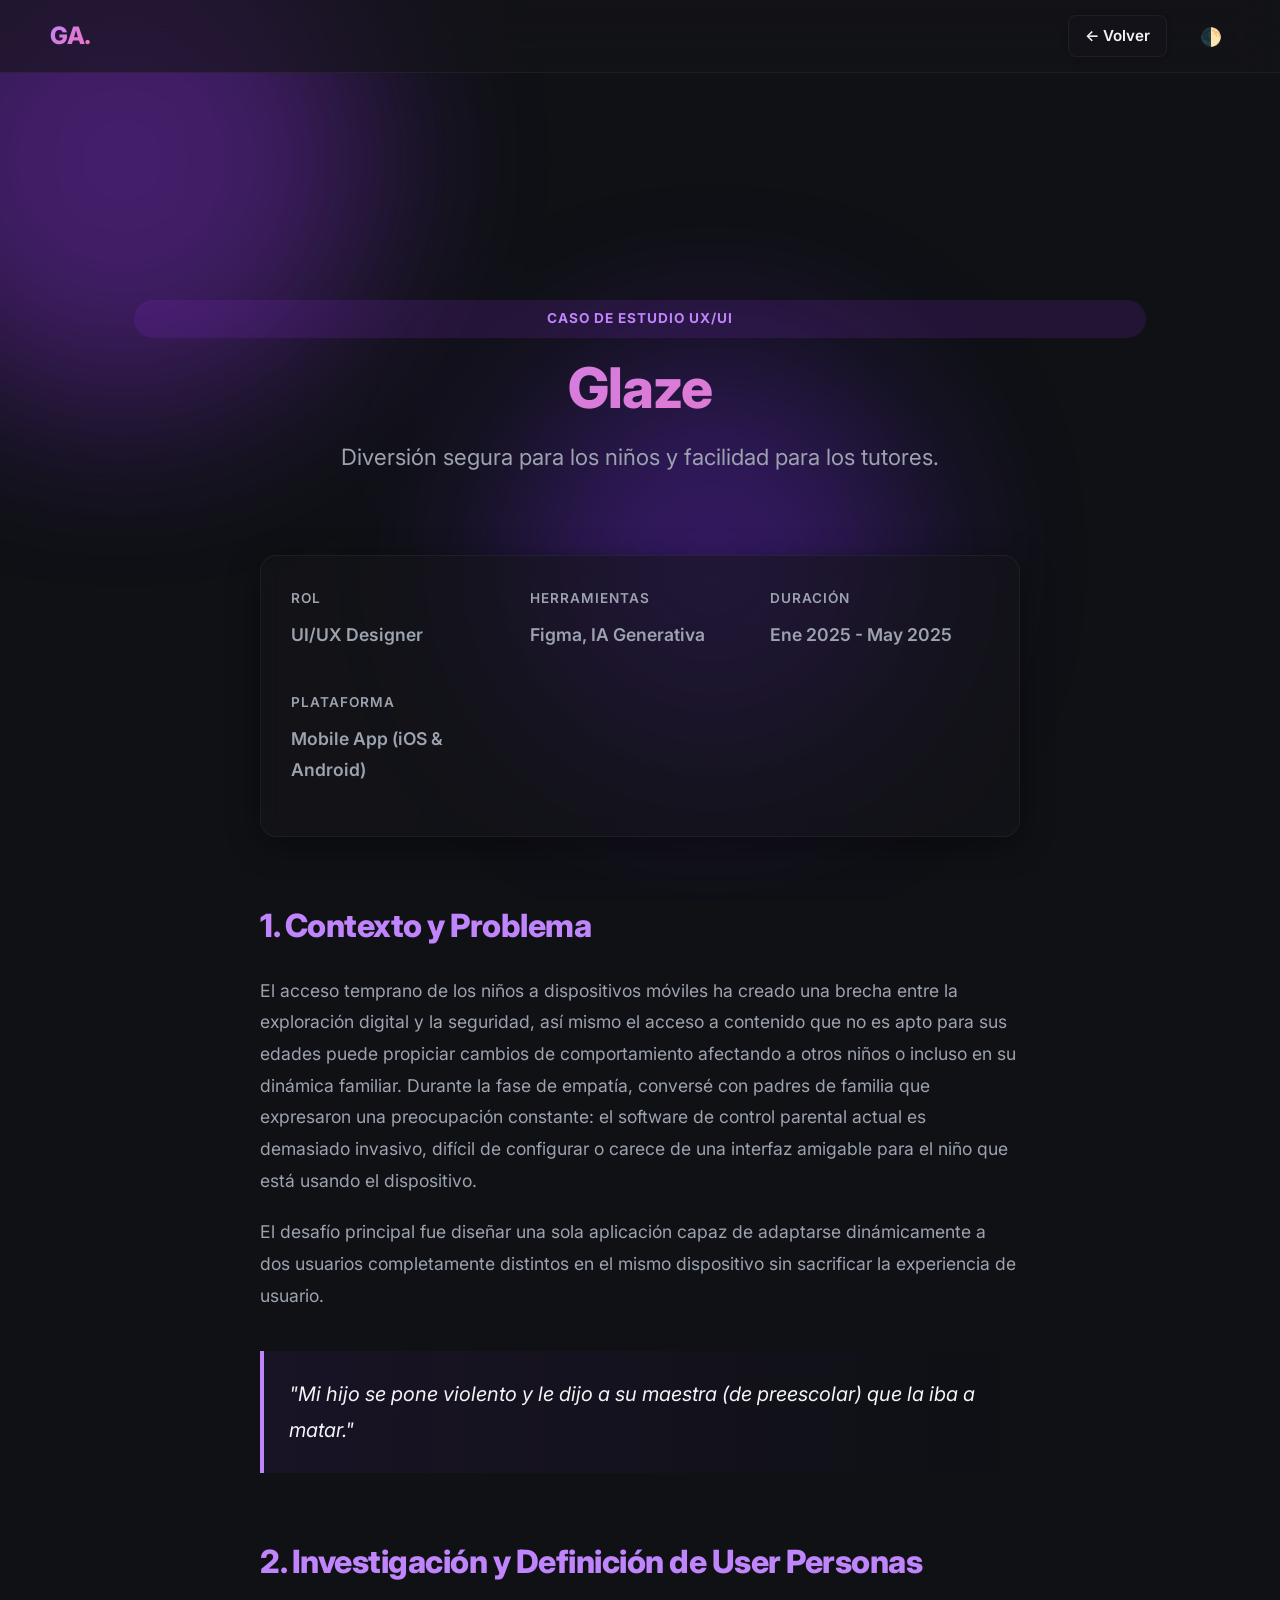
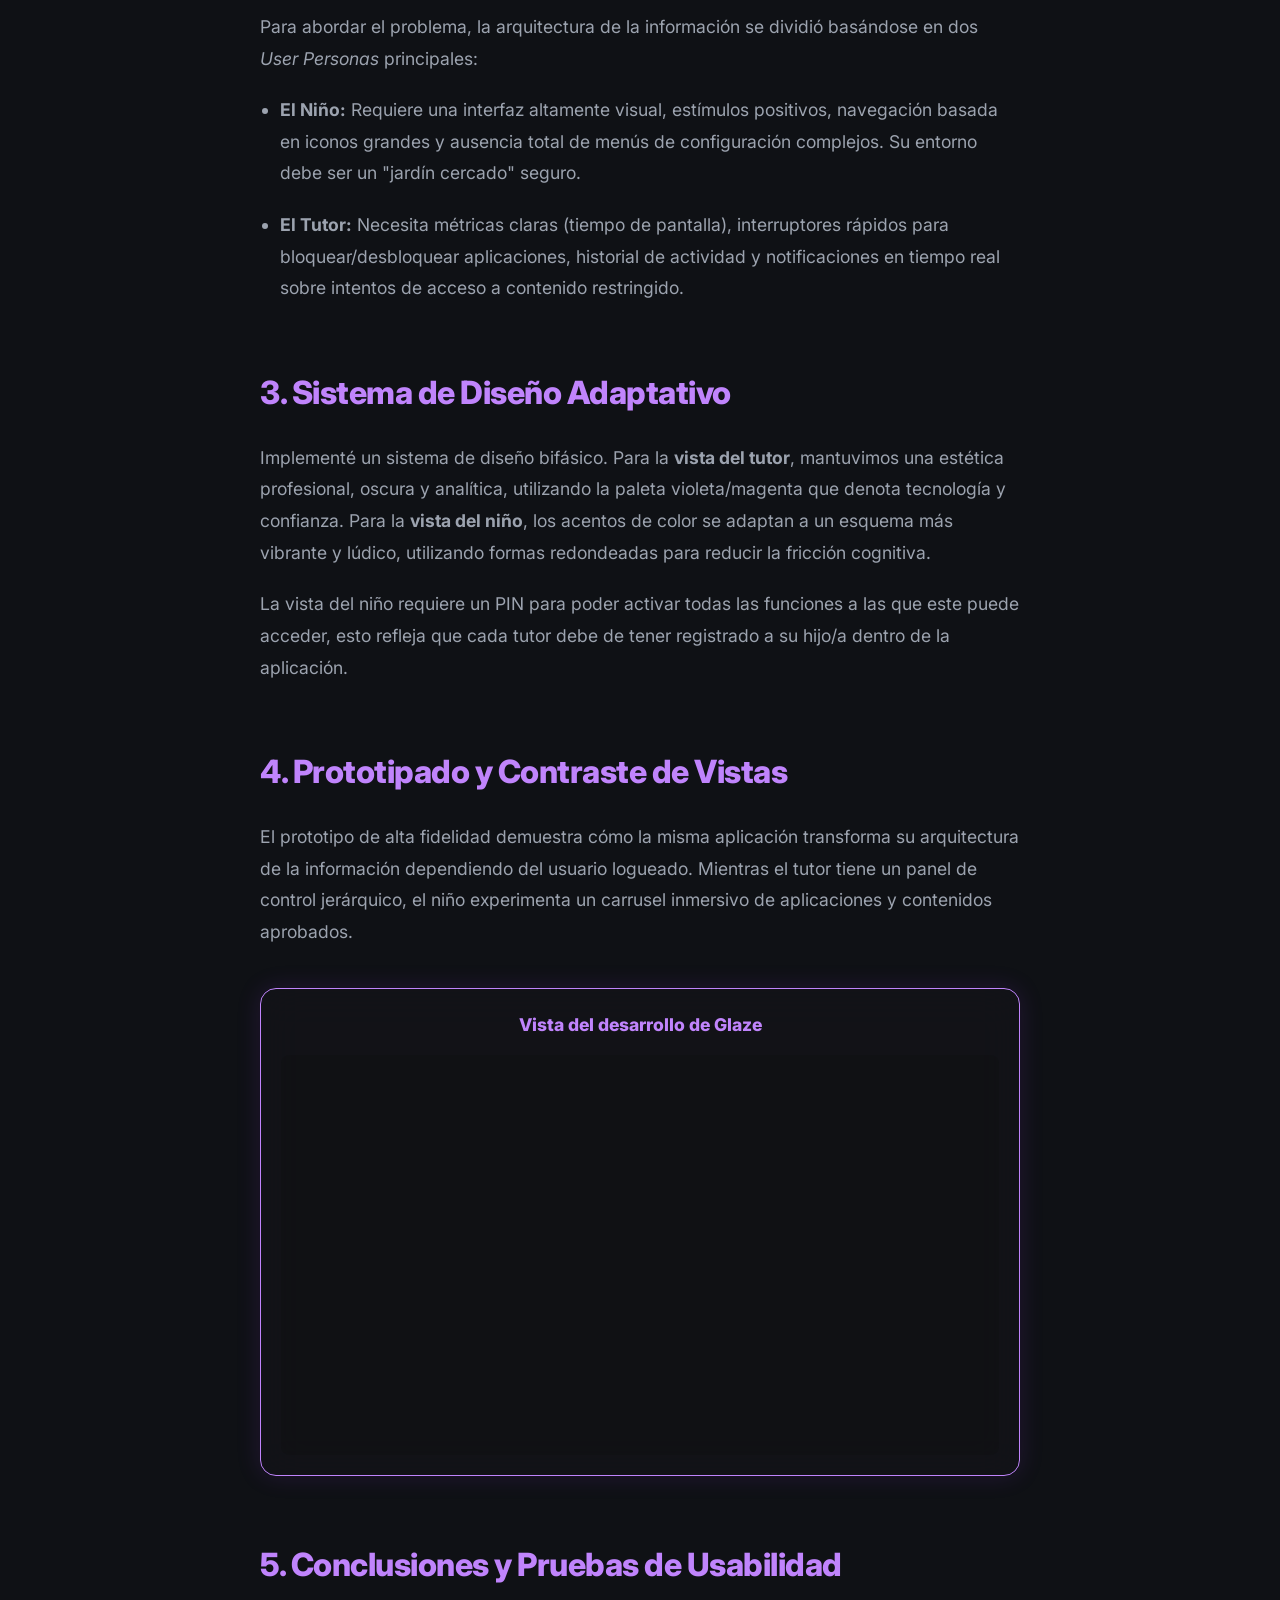
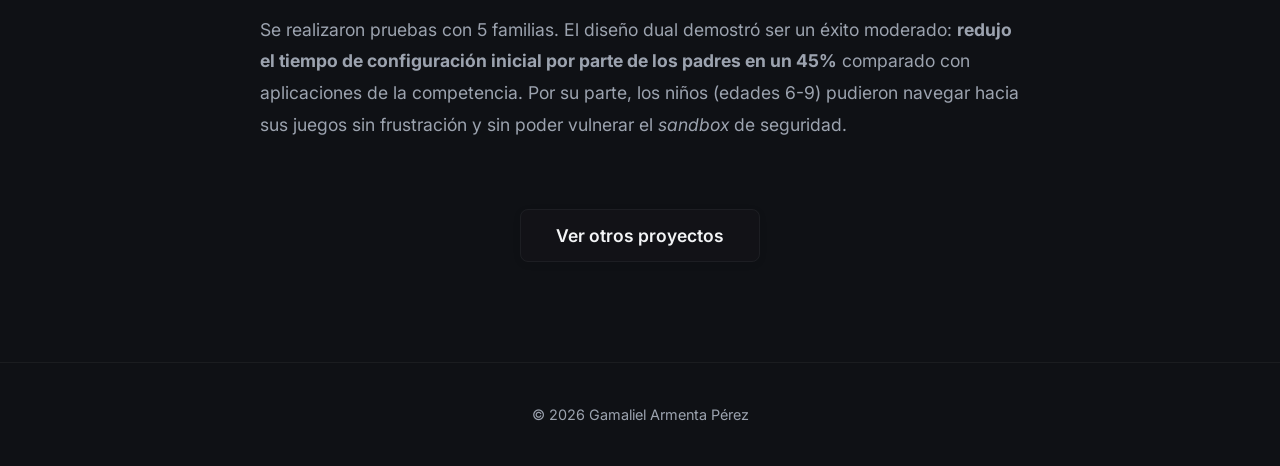
==== commit b5e21818: "Prueba" ====
--- a/case-studies/glaze-ui.html
+++ b/case-studies/glaze-ui.html
@@ -5,10 +5,11 @@
     <meta name="viewport" content="width=device-width, initial-scale=1.0">
     <title>Glaze | Caso de Estudio UI/UX</title>
     <link href="https://fonts.googleapis.com/css2?family=Inter:wght@300;400;600;800&family=Segoe+UI&display=swap" rel="stylesheet">
+    <link href="https://fonts.googleapis.com/css2?family=Figtree:wght@400;600;800&family=Instrument+Sans:wght@400;600;700&display=swap" rel="stylesheet">
     <link rel="stylesheet" href="../styles.css">
     <style>
-        /* Estilos específicos del Caso de Estudio */
-        .case-hero { text-align: center; padding: 80px 20px 40px; }
+        /* Estilos Adaptativos al Tema Claro/Oscuro (Actualizados) */
+        .case-hero { text-align: center; padding: 100px 20px 40px; }
         .case-title { font-size: 3.5rem; line-height: 1.1; margin: 20px 0; letter-spacing: -1px; }
         
         .case-meta-grid { 
@@ -16,11 +17,14 @@
             grid-template-columns: repeat(auto-fit, minmax(200px, 1fr)); 
             gap: 20px; 
             margin: 40px 0; 
-            border-top: 1px solid var(--glass-border);
-            border-bottom: 1px solid var(--glass-border);
-            padding: 30px 0;
+            background: var(--glass-bg);
+            backdrop-filter: blur(10px);
+            border: 1px solid var(--glass-border);
+            border-radius: var(--radius-lg);
+            padding: 30px;
+            box-shadow: var(--glass-shadow);
         }
-        .meta-item h4 { color: var(--text-dim); font-size: 0.9rem; margin-bottom: 5px; text-transform: uppercase; letter-spacing: 1px; }
+        .meta-item h4 { color: var(--text-dim); font-size: 0.85rem; margin-bottom: 8px; text-transform: uppercase; letter-spacing: 1px; font-weight: 600; }
         .meta-item p { font-weight: 600; font-size: 1.1rem; color: var(--text-main); }
 
         .case-body { max-width: 800px; margin: 0 auto; line-height: 1.8; font-size: 1.1rem; padding: 0 20px; }
@@ -28,39 +32,19 @@
         .case-body p, .case-body li { margin-bottom: 20px; color: var(--text-dim); }
         .case-body ul { padding-left: 20px; }
 
-        .mockup-container {
-            width: 100vw; max-width: 1200px; margin: 60px auto; position: relative;
-            left: 50%; transform: translateX(-50%);
-            background: var(--glass-bg); border: 1px solid var(--glass-border);
-            border-radius: 20px; padding: 20px; box-shadow: var(--glass-shadow);
-        }
-        .mockup-img-wrapper {
-            width: 100%; background: rgba(0,0,0,0.3); border-radius: 12px; 
-            display: flex; align-items: center; justify-content: center; overflow: hidden;
-        }
-        .mockup-img { width: 100%; height: auto; display: block; object-fit: cover; cursor: zoom-in; transition: transform 0.3s ease; }
-        .mockup-img:hover { transform: scale(1.02); }
-        .mockup-caption { text-align: center; color: var(--text-dim); font-size: 0.95rem; margin-top: 15px; font-style: italic; }
-
         .quote-block { 
             border-left: 4px solid var(--primary); 
-            background: linear-gradient(90deg, rgba(147, 51, 234, 0.1) 0%, transparent 100%);
-            padding: 20px; border-radius: 0 12px 12px 0;
-            font-style: italic; margin: 40px 0; font-size: 1.3rem; color: var(--text-main);
+            background: linear-gradient(90deg, rgba(147, 51, 234, 0.08) 0%, transparent 100%);
+            padding: 25px; border-radius: 0 var(--radius-md) var(--radius-md) 0;
+            font-style: italic; margin: 40px 0; font-size: 1.25rem; color: var(--text-main);
         }
         
-        .design-system-preview { display: flex; gap: 20px; margin: 30px 0; flex-wrap: wrap; }
-        .design-card { flex: 1; min-width: 250px; padding: 25px; border-radius: 16px; }
-        
-        .color-swatch { width: 50px; height: 50px; border-radius: 50%; transition: transform 0.2s ease; }
-        .color-swatch:hover { transform: translateY(-5px); }
-        
         .comparison-grid { display: grid; grid-template-columns: repeat(auto-fit, minmax(280px, 1fr)); gap: 30px; margin-top: 40px; }
-        .comparison-card { padding: 20px; display: flex; flex-direction: column; border-radius: 16px; }
         .comparison-img-wrapper {
-            width: 100%; height: 350px; background: rgba(0,0,0,0.2); border-radius: 12px; 
+            width: 100%; height: 400px; background: rgba(0,0,0,0.1); border-radius: var(--radius-md); 
             display: flex; align-items: center; justify-content: center; overflow: hidden; border: 1px dashed var(--glass-border);
         }
+        .mockup-video { width: 100%; height: 100%; object-fit: cover; border-radius: var(--radius-md); }
     </style>
 </head>
 <body data-theme="dark">
@@ -72,7 +56,10 @@
 
     <nav class="glass-nav">
         <div class="logo">GA.</div>
-        <a href="../index.html" class="fluent-btn">← Volver al Inicio</a>
+        <div class="nav-links">
+            <a href="../index.html" class="fluent-btn" style="padding: 8px 16px;">← Volver</a>
+            <button onclick="toggleTheme()" class="theme-btn">🌓</button>
+        </div>
     </nav>
 
     <main style="padding-top: 60px; padding-bottom: 60px;">
@@ -87,8 +74,8 @@
         <article class="case-body">
             <div class="case-meta-grid">
                 <div class="meta-item"><h4>Rol</h4><p>UI/UX Designer</p></div>
-                <div class="meta-item"><h4>Herramientas</h4><p>Figma, Herramientas de IA Generativa</p></div>
-                <div class="meta-item"><h4>Duración</h4><p>Enero 2025 - May 2025</p></div>
+                <div class="meta-item"><h4>Herramientas</h4><p>Figma, IA Generativa</p></div>
+                <div class="meta-item"><h4>Duración</h4><p>Ene 2025 - May 2025</p></div>
                 <div class="meta-item"><h4>Plataforma</h4><p>Mobile App (iOS & Android)</p></div>
             </div>
 
@@ -113,19 +100,19 @@
             <p>Implementé un sistema de diseño bifásico. Para la <strong>vista del tutor</strong>, mantuvimos una estética profesional, oscura y analítica, utilizando la paleta violeta/magenta que denota tecnología y confianza. Para la <strong>vista del niño</strong>, los acentos de color se adaptan a un esquema más vibrante y lúdico, utilizando formas redondeadas para reducir la fricción cognitiva.</p>
             <p>La vista del niño requiere un PIN para poder activar todas las funciones a las que este puede acceder, esto refleja que cada tutor debe de tener registrado a su hijo/a dentro de la aplicación.</p>
 
-
             <h2>4. Prototipado y Contraste de Vistas</h2>
             <p>El prototipo de alta fidelidad demuestra cómo la misma aplicación transforma su arquitectura de la información dependiendo del usuario logueado. Mientras el tutor tiene un panel de control jerárquico, el niño experimenta un carrusel inmersivo de aplicaciones y contenidos aprobados.</p>
 
             <div class="comparison-grid">
-
-                <div class="glass-card comparison-card" style="border: 1px solid var(--primary); box-shadow: 0 0 25px rgba(147, 51, 234, 0.15);">
-                    <h4 style="color: var(--primary); text-align: center; margin-bottom: 15px;">Vista del desarrollo de la propuesta de Glaze</h4>
+                <div class="glass-card" style="padding: 20px; display: flex; flex-direction: column; border: 1px solid var(--primary); box-shadow: 0 0 25px rgba(147, 51, 234, 0.15);">
+                    <h4 style="color: var(--primary); text-align: center; margin-bottom: 15px; font-weight: 800;">Vista del desarrollo de Glaze</h4>
                     <div class="comparison-img-wrapper" style="border: none;">
-                        <iframe src="../img/Glaze-Proceso.mp4" alt="Interfaz de niño" class="mockup-img" onclick="openImageModal(this.src)" style="height: 100%;" onerror="this.onerror=null; this.src='../image_bb696b.png';">                
+                        <video autoplay loop muted playsinline class="mockup-video">
+                            <source src="../img/Glaze-Proceso.mp4" type="video/mp4">
+                            Tu navegador no soporta el formato de video.
+                        </video>
                     </div>
                 </div>
-
             </div>
 
             <h2 style="margin-top: 60px;">5. Conclusiones y Pruebas de Usabilidad</h2>
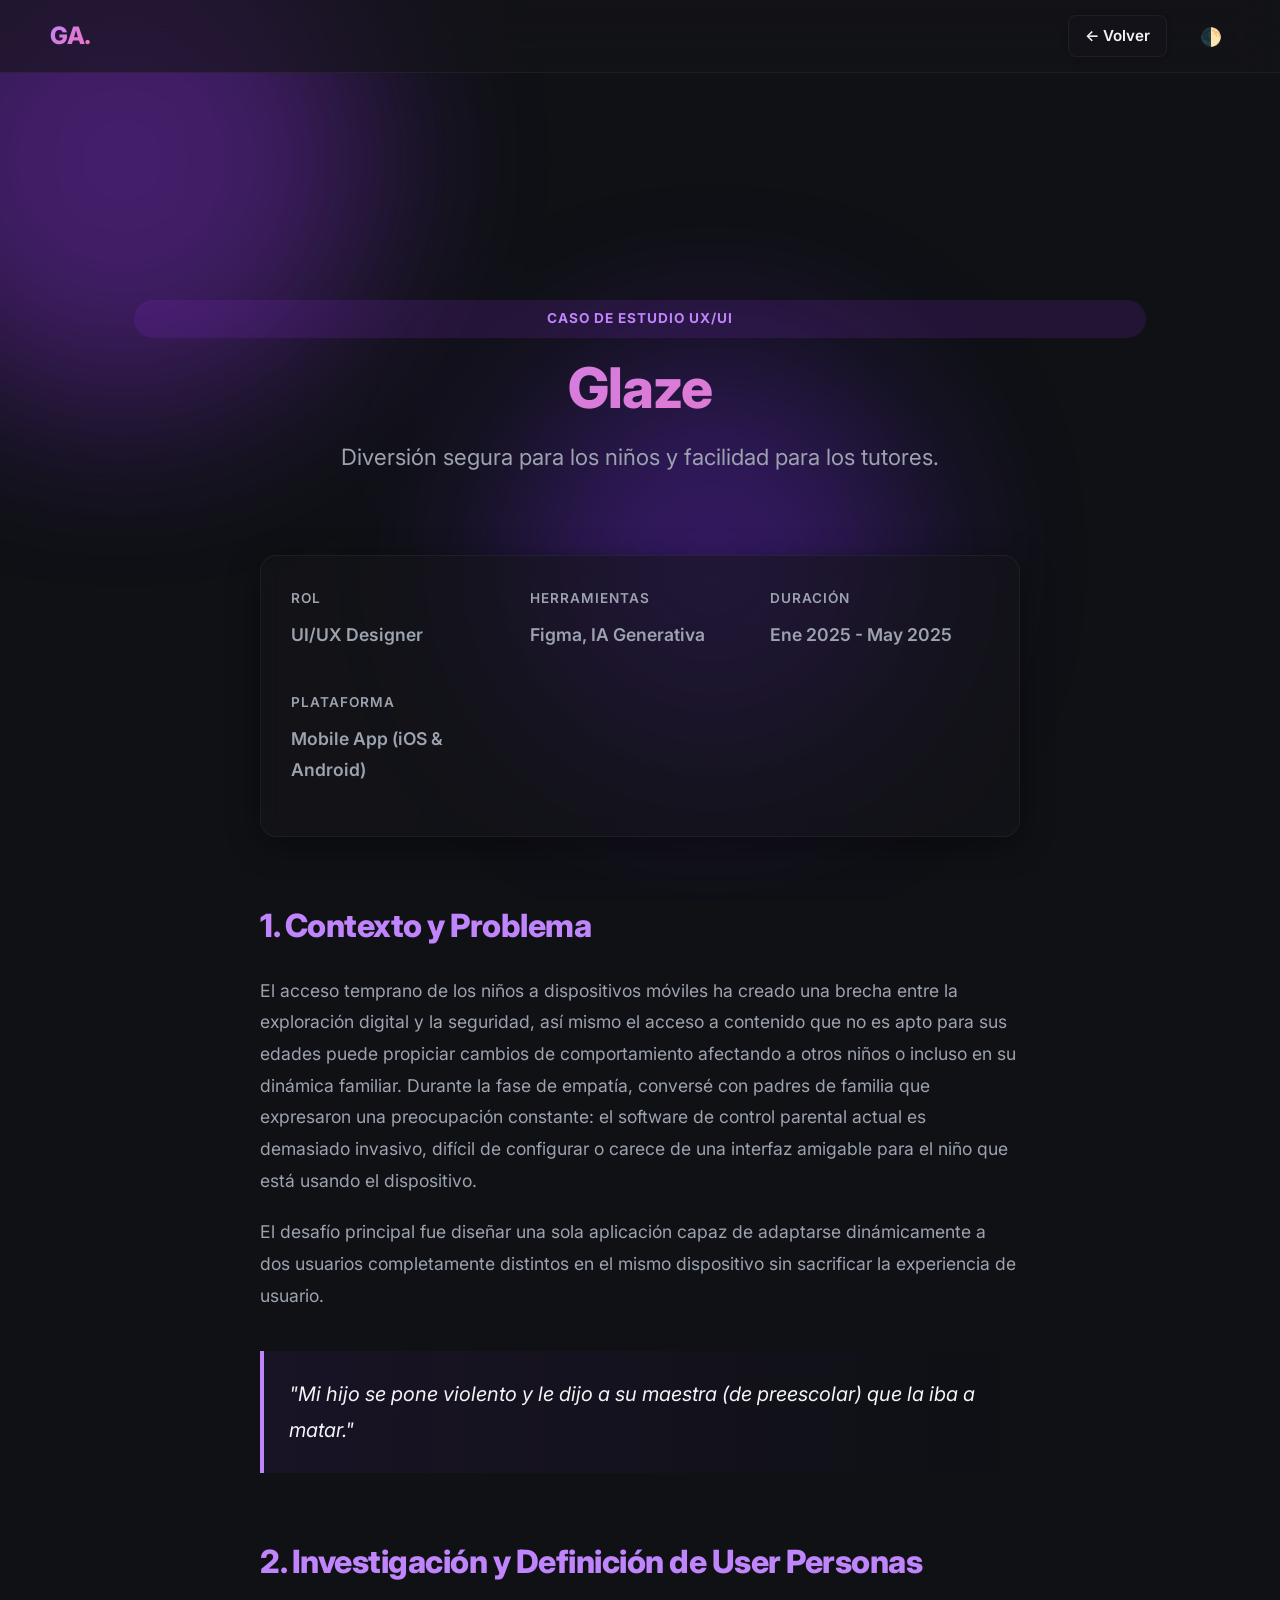
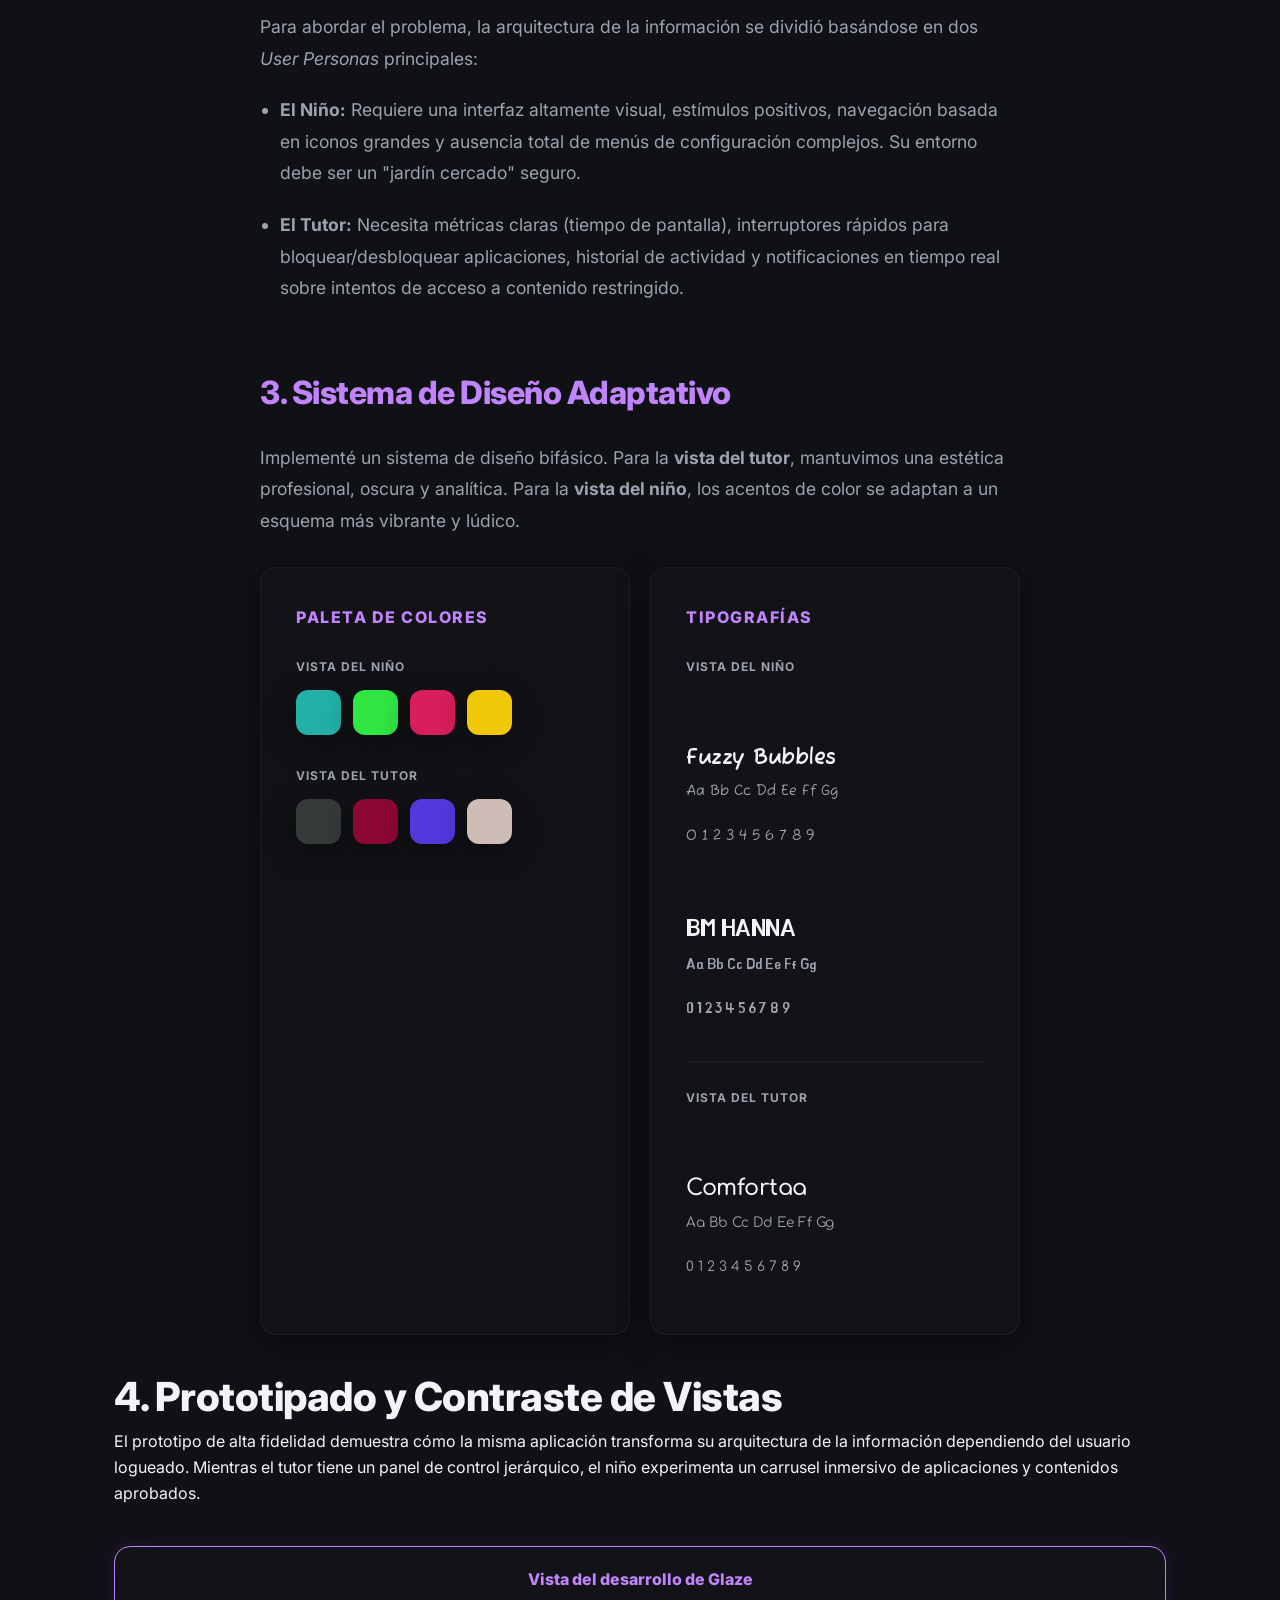
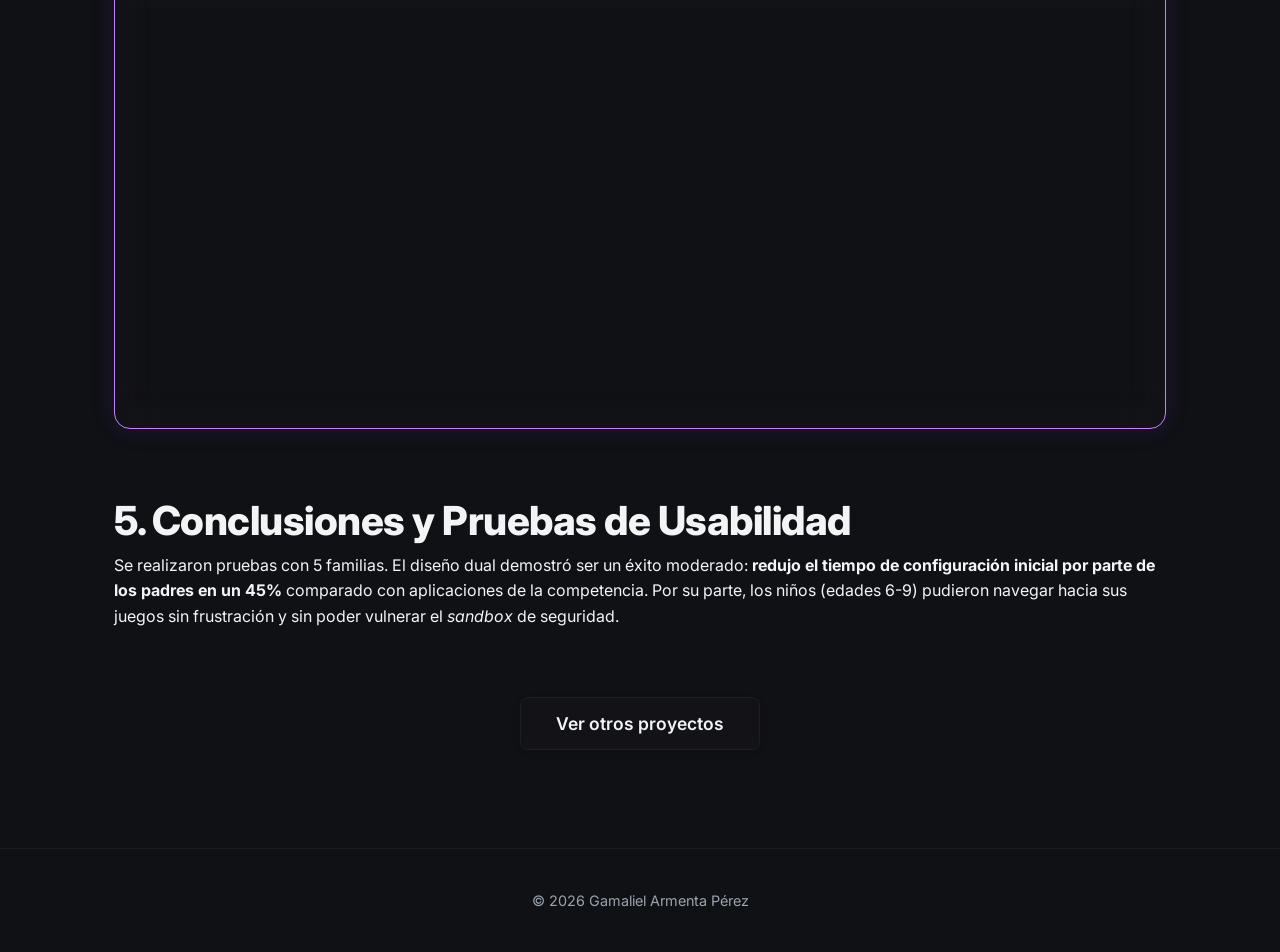
==== commit 70a2d127: "Actualizacion Nueva" ====
--- a/case-studies/glaze-ui.html
+++ b/case-studies/glaze-ui.html
@@ -5,10 +5,17 @@
     <meta name="viewport" content="width=device-width, initial-scale=1.0">
     <title>Glaze | Caso de Estudio UI/UX</title>
     <link href="https://fonts.googleapis.com/css2?family=Inter:wght@300;400;600;800&family=Segoe+UI&display=swap" rel="stylesheet">
-    <link href="https://fonts.googleapis.com/css2?family=Figtree:wght@400;600;800&family=Instrument+Sans:wght@400;600;700&display=swap" rel="stylesheet">
+    <link href="https://fonts.googleapis.com/css2?family=Comfortaa:wght@400;600;800&family=Fuzzy+Bubbles:wght@400;600;700&display=swap" rel="stylesheet">
     <link rel="stylesheet" href="../styles.css">
     <style>
         /* Estilos Adaptativos al Tema Claro/Oscuro (Actualizados) */
+
+        @font-face {
+            font-family: 'BM HANNA'; /* El nombre con el que la vas a invocar después */
+            src: url('../fonts/BM-HANNA.ttf.woff') format('woff2'); /* La ruta exacta a tu archivo */
+            font-weight: normal;
+            font-style: normal;
+        }
         .case-hero { text-align: center; padding: 100px 20px 40px; }
         .case-title { font-size: 3.5rem; line-height: 1.1; margin: 20px 0; letter-spacing: -1px; }
         
@@ -45,6 +52,9 @@
             display: flex; align-items: center; justify-content: center; overflow: hidden; border: 1px dashed var(--glass-border);
         }
         .mockup-video { width: 100%; height: 100%; object-fit: cover; border-radius: var(--radius-md); }
+
+                .design-system-preview { display: flex; gap: 20px; margin: 30px 0; flex-wrap: wrap; }
+        .design-card { flex: 1; min-width: 250px; }
     </style>
 </head>
 <body data-theme="dark">
@@ -97,9 +107,64 @@
 
         <article class="case-body">
             <h2>3. Sistema de Diseño Adaptativo</h2>
-            <p>Implementé un sistema de diseño bifásico. Para la <strong>vista del tutor</strong>, mantuvimos una estética profesional, oscura y analítica, utilizando la paleta violeta/magenta que denota tecnología y confianza. Para la <strong>vista del niño</strong>, los acentos de color se adaptan a un esquema más vibrante y lúdico, utilizando formas redondeadas para reducir la fricción cognitiva.</p>
-            <p>La vista del niño requiere un PIN para poder activar todas las funciones a las que este puede acceder, esto refleja que cada tutor debe de tener registrado a su hijo/a dentro de la aplicación.</p>
-
+            <p>Implementé un sistema de diseño bifásico. Para la <strong>vista del tutor</strong>, mantuvimos una estética profesional, oscura y analítica. Para la <strong>vista del niño</strong>, los acentos de color se adaptan a un esquema más vibrante y lúdico.</p>
+
+            <div class="design-system-preview">
+                <div class="glass-card design-card">
+                    <h4 style="color: var(--primary); margin-bottom: 25px; font-size: 1rem; font-weight: 800; text-transform: uppercase; letter-spacing: 1.5px;">Paleta de Colores</h4>
+                    
+                    <div style="margin-bottom: 30px;">
+                        <h4 class="meta-item" style="color: var(--text-dim); font-size: 0.75rem; text-transform: uppercase; margin-bottom: 12px; letter-spacing: 1px;">Vista del Niño</h4>
+                        <div style="display: flex; gap: 12px;">
+                            <div style="width: 45px; height: 45px; border-radius: 12px; background-color: #23B0A7; box-shadow: var(--glass-shadow);" title="Teal lúdico"></div>
+                            <div style="width: 45px; height: 45px; border-radius: 12px; background-color: #30E642; box-shadow: var(--glass-shadow);" title="Verde vibrante"></div>
+                            <div style="width: 45px; height: 45px; border-radius: 12px; background-color: #D81E5B; box-shadow: var(--glass-shadow);" title="Magenta divertido"></div>
+                            <div style="width: 45px; height: 45px; border-radius: 12px; background-color: #F0C808; box-shadow: var(--glass-shadow);" title="Amarillo energía"></div>
+                        </div>
+                    </div>
+
+                    <div>
+                        <h4 class="meta-item" style="color: var(--text-dim); font-size: 0.75rem; text-transform: uppercase; margin-bottom: 12px; letter-spacing: 1px;">Vista del Tutor</h4>
+                        <div style="display: flex; gap: 12px;">
+                            <div style="width: 45px; height: 45px; border-radius: 12px; background-color: #363A39; box-shadow: var(--glass-shadow);" title="Neutral Dark"></div>
+                            <div style="width: 45px; height: 45px; border-radius: 12px; background-color: #8D0733; box-shadow: var(--glass-shadow);" title="Deep Red"></div>
+                            <div style="width: 45px; height: 45px; border-radius: 12px; background-color: #5438DC; box-shadow: var(--glass-shadow);" title="Tech Blue"></div>
+                            <div style="width: 45px; height: 45px; border-radius: 12px; background-color: #CEBDB6; box-shadow: var(--glass-shadow);" title="Soft Sand"></div>
+                        </div>
+                    </div>
+                </div>
+
+                <div class="glass-card design-card">
+                    <h4 style="color: var(--primary); margin-bottom: 25px; font-size: 1rem; font-weight: 800; text-transform: uppercase; letter-spacing: 1.5px;">Tipografías</h4>
+                    
+                    <div style="margin-bottom: 25px; border-bottom: 1px solid var(--glass-border); padding-bottom: 20px;">
+                        <h4 class="meta-item" style="color: var(--text-dim); font-size: 0.75rem; text-transform: uppercase; margin-bottom: 15px; letter-spacing: 1px;">Vista del Niño</h4>
+                        
+                        <div style="margin-bottom: 10px;">
+                            <h2 style="font-family: 'Fuzzy Bubbles', sans-serif; margin-bottom: 2px; font-weight: 700; font-size: 1.4rem; color: var(--text-main);">Fuzzy Bubbles</h2>
+                            <p style="font-family: 'Fuzzy Bubbles'; color: var(--text-dim); font-size: 0.85rem;">Aa Bb Cc Dd Ee Ff Gg</p>
+                            <p style="font-family: 'Fuzzy Bubbles'; color: var(--text-dim); font-size: 0.85rem;">0 1 2 3 4 5 6 7 8 9</p>
+                        </div>
+                        
+                        <div>
+                            <h2 style="font-family: 'BM HANNA', sans-serif; margin-bottom: 2px; font-weight: 400; font-size: 1.4rem; color: var(--text-main);">BM HANNA</h2>
+                            <p style="font-family: 'BM HANNA'; color: var(--text-dim); font-size: 0.85rem;">Aa Bb Cc Dd Ee Ff Gg</p>
+                            <p style="font-family: 'BM HANNA'; color: var(--text-dim); font-size: 0.85rem;">0 1 2 3 4 5 6 7 8 9</p>
+                        </div>
+                    </div>
+
+                    <div>
+                        <h4 class="meta-item" style="color: var(--text-dim); font-size: 0.75rem; text-transform: uppercase; margin-bottom: 0px; letter-spacing: 1px;">Vista del Tutor</h4>
+                        <div>
+                            <h2 style="font-family: 'Comfortaa', sans-serif; margin-bottom: 2px; font-weight: 600; font-size: 1.4rem; color: var(--text-main);">Comfortaa</h2>
+                            <p style="font-family: 'Comfortaa'; color: var(--text-dim); font-size: 0.85rem;">Aa Bb Cc Dd Ee Ff Gg</p>
+                            <p style="font-family: 'Comfortaa'; color: var(--text-dim); font-size: 0.85rem;">0 1 2 3 4 5 6 7 8 9</p>
+                        </div>
+                    </div>
+                </div>
+            </div>
+        </article>
+            
             <h2>4. Prototipado y Contraste de Vistas</h2>
             <p>El prototipo de alta fidelidad demuestra cómo la misma aplicación transforma su arquitectura de la información dependiendo del usuario logueado. Mientras el tutor tiene un panel de control jerárquico, el niño experimenta un carrusel inmersivo de aplicaciones y contenidos aprobados.</p>
 
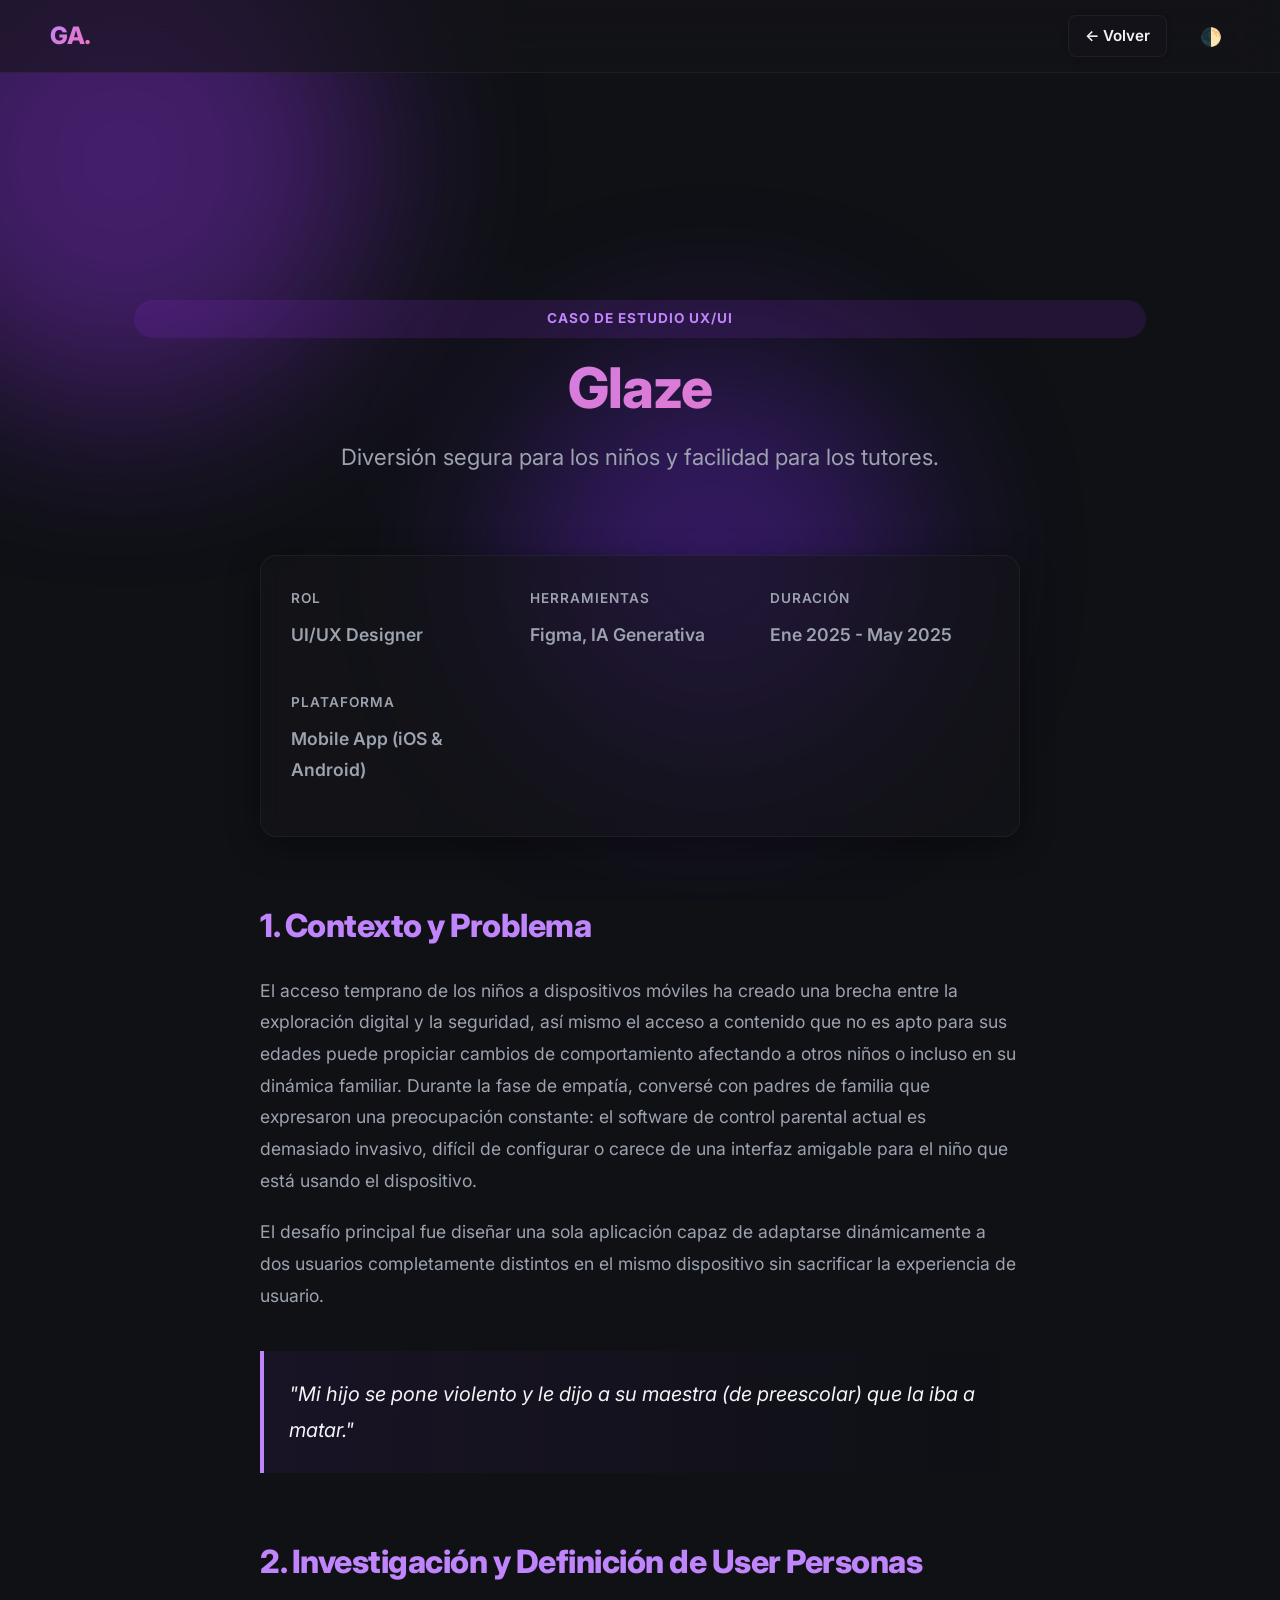
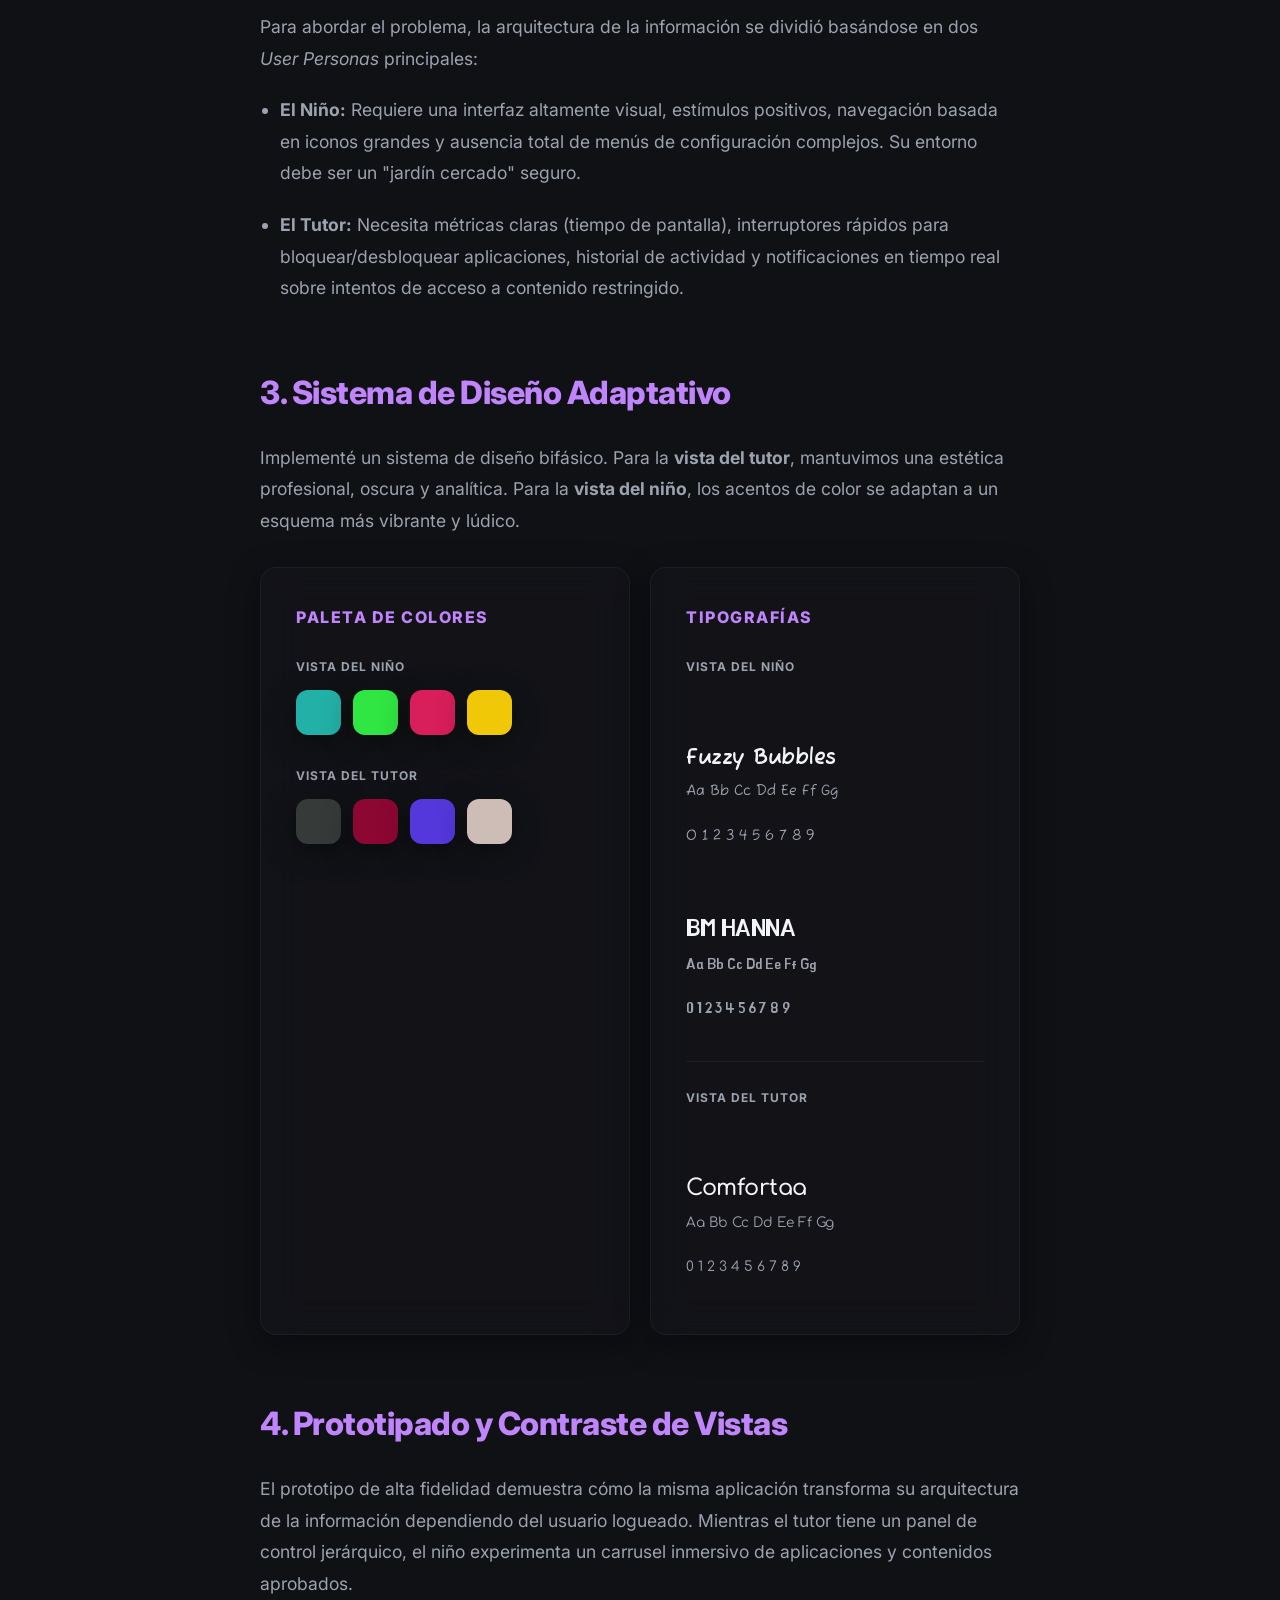
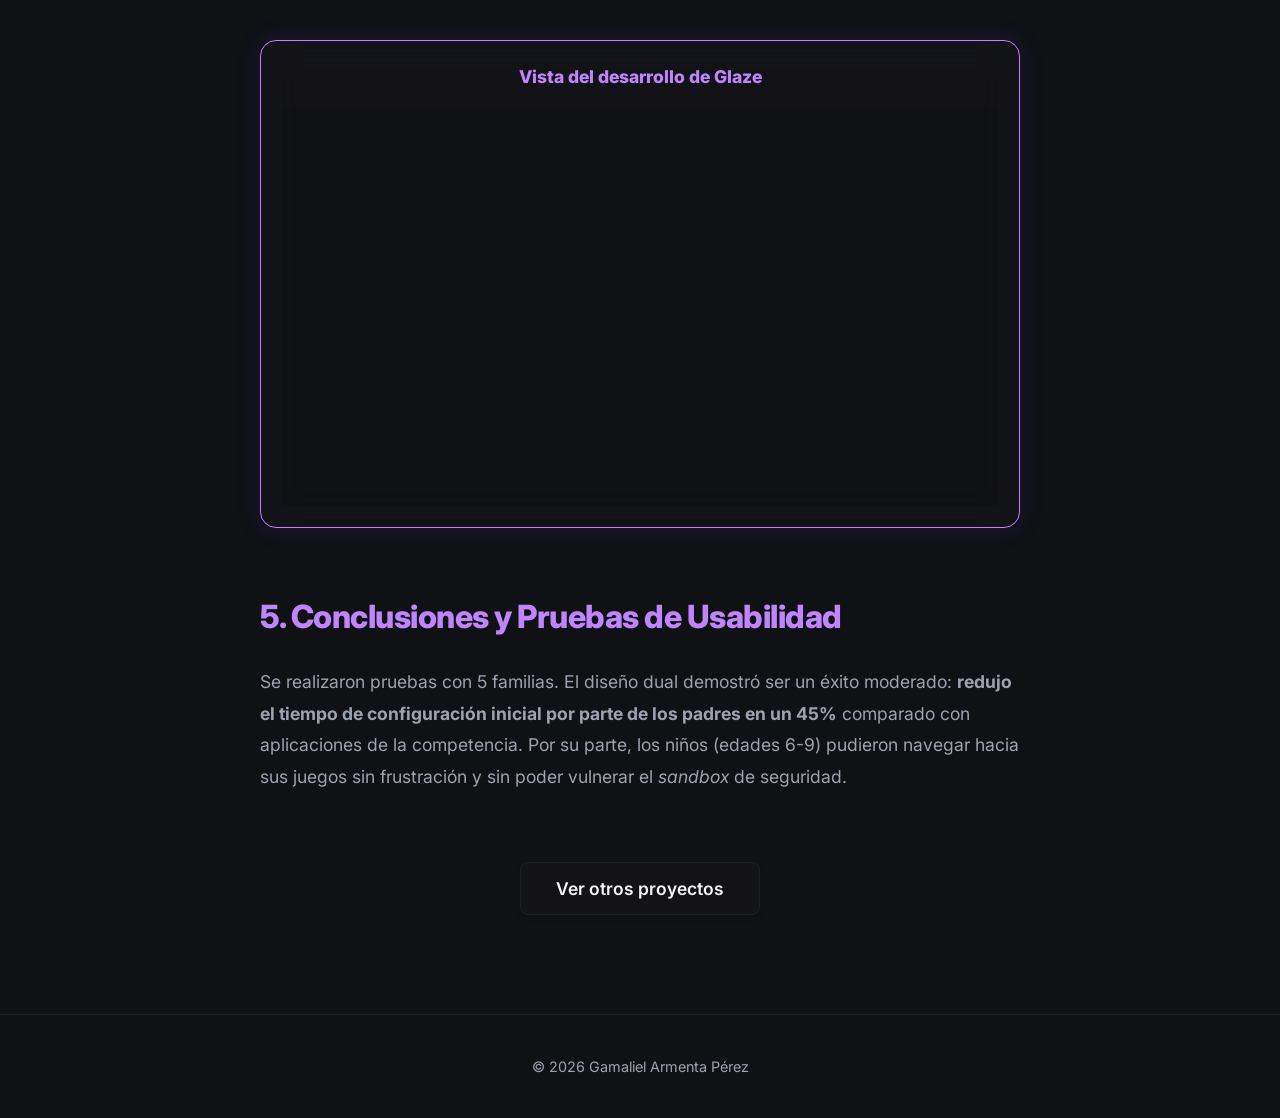
==== commit cf193146: "Actualización menor" ====
--- a/case-studies/glaze-ui.html
+++ b/case-studies/glaze-ui.html
@@ -163,7 +163,6 @@
                     </div>
                 </div>
             </div>
-        </article>
             
             <h2>4. Prototipado y Contraste de Vistas</h2>
             <p>El prototipo de alta fidelidad demuestra cómo la misma aplicación transforma su arquitectura de la información dependiendo del usuario logueado. Mientras el tutor tiene un panel de control jerárquico, el niño experimenta un carrusel inmersivo de aplicaciones y contenidos aprobados.</p>
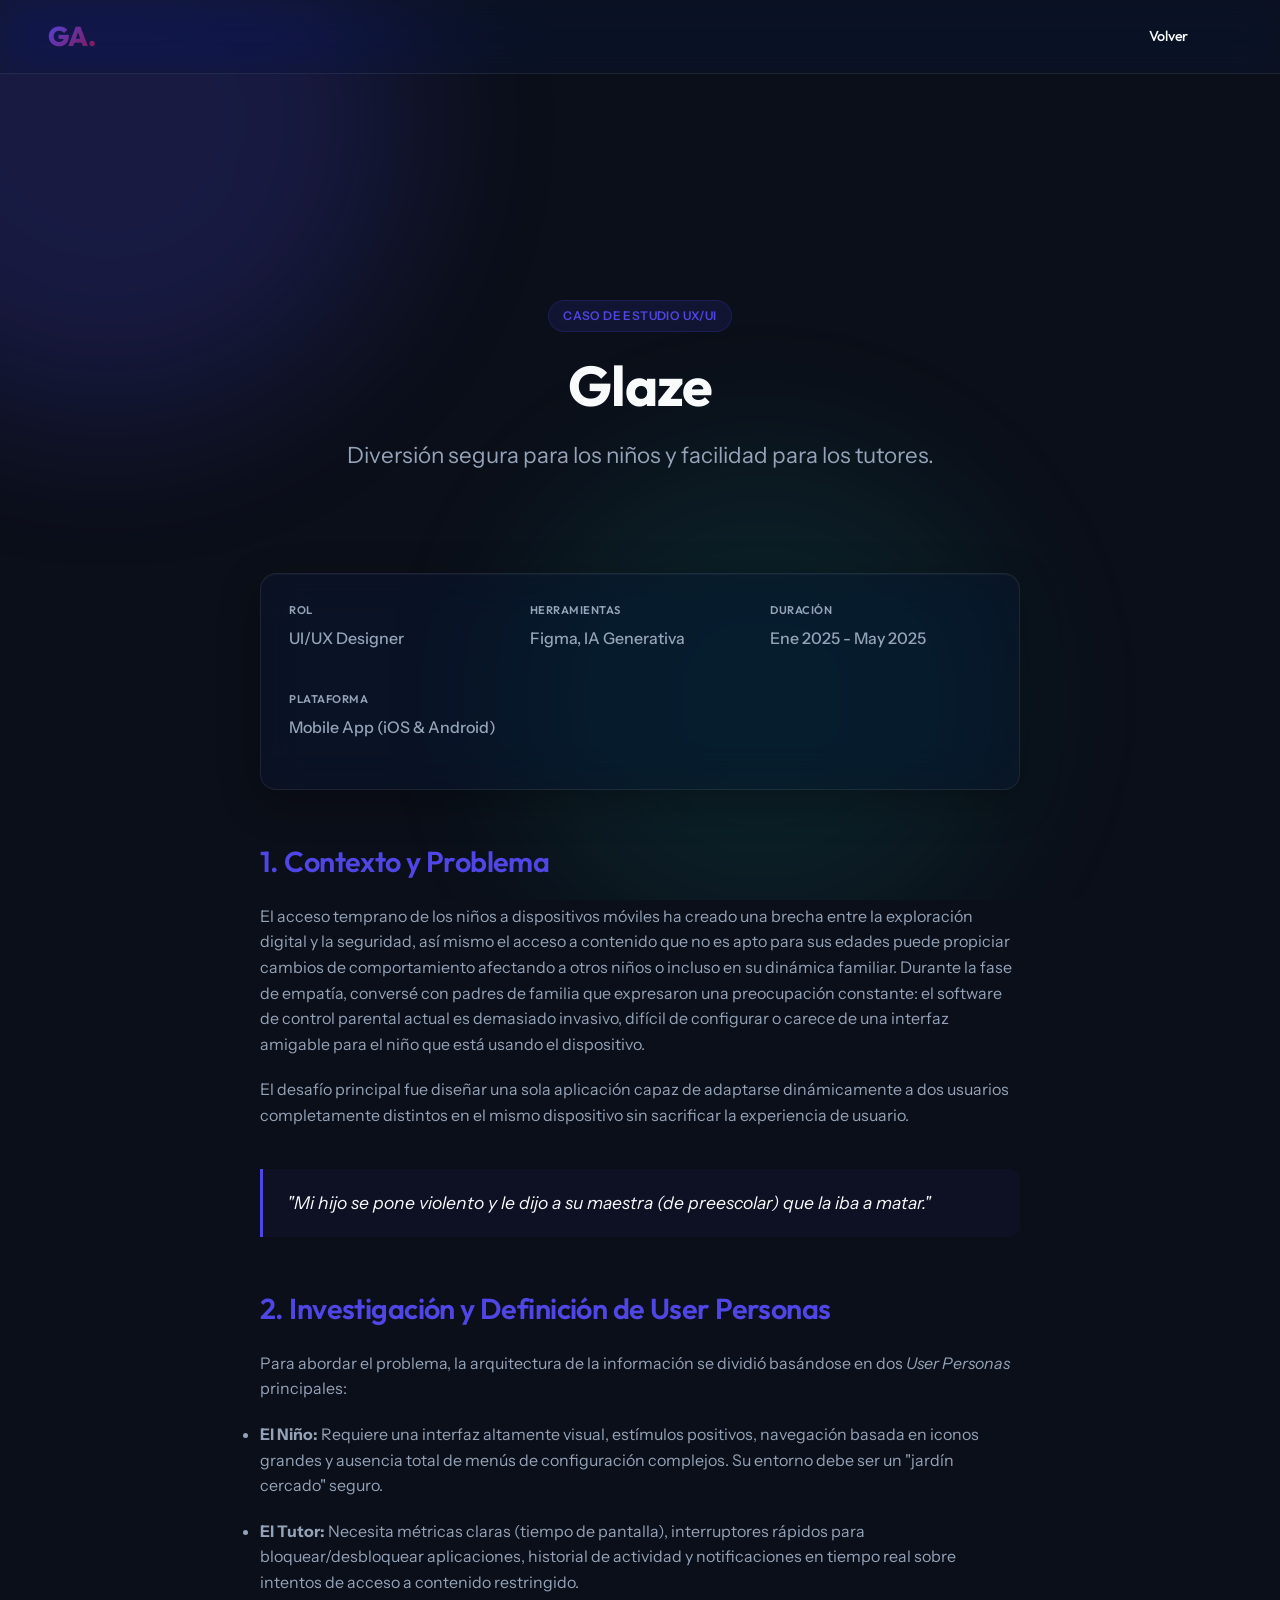
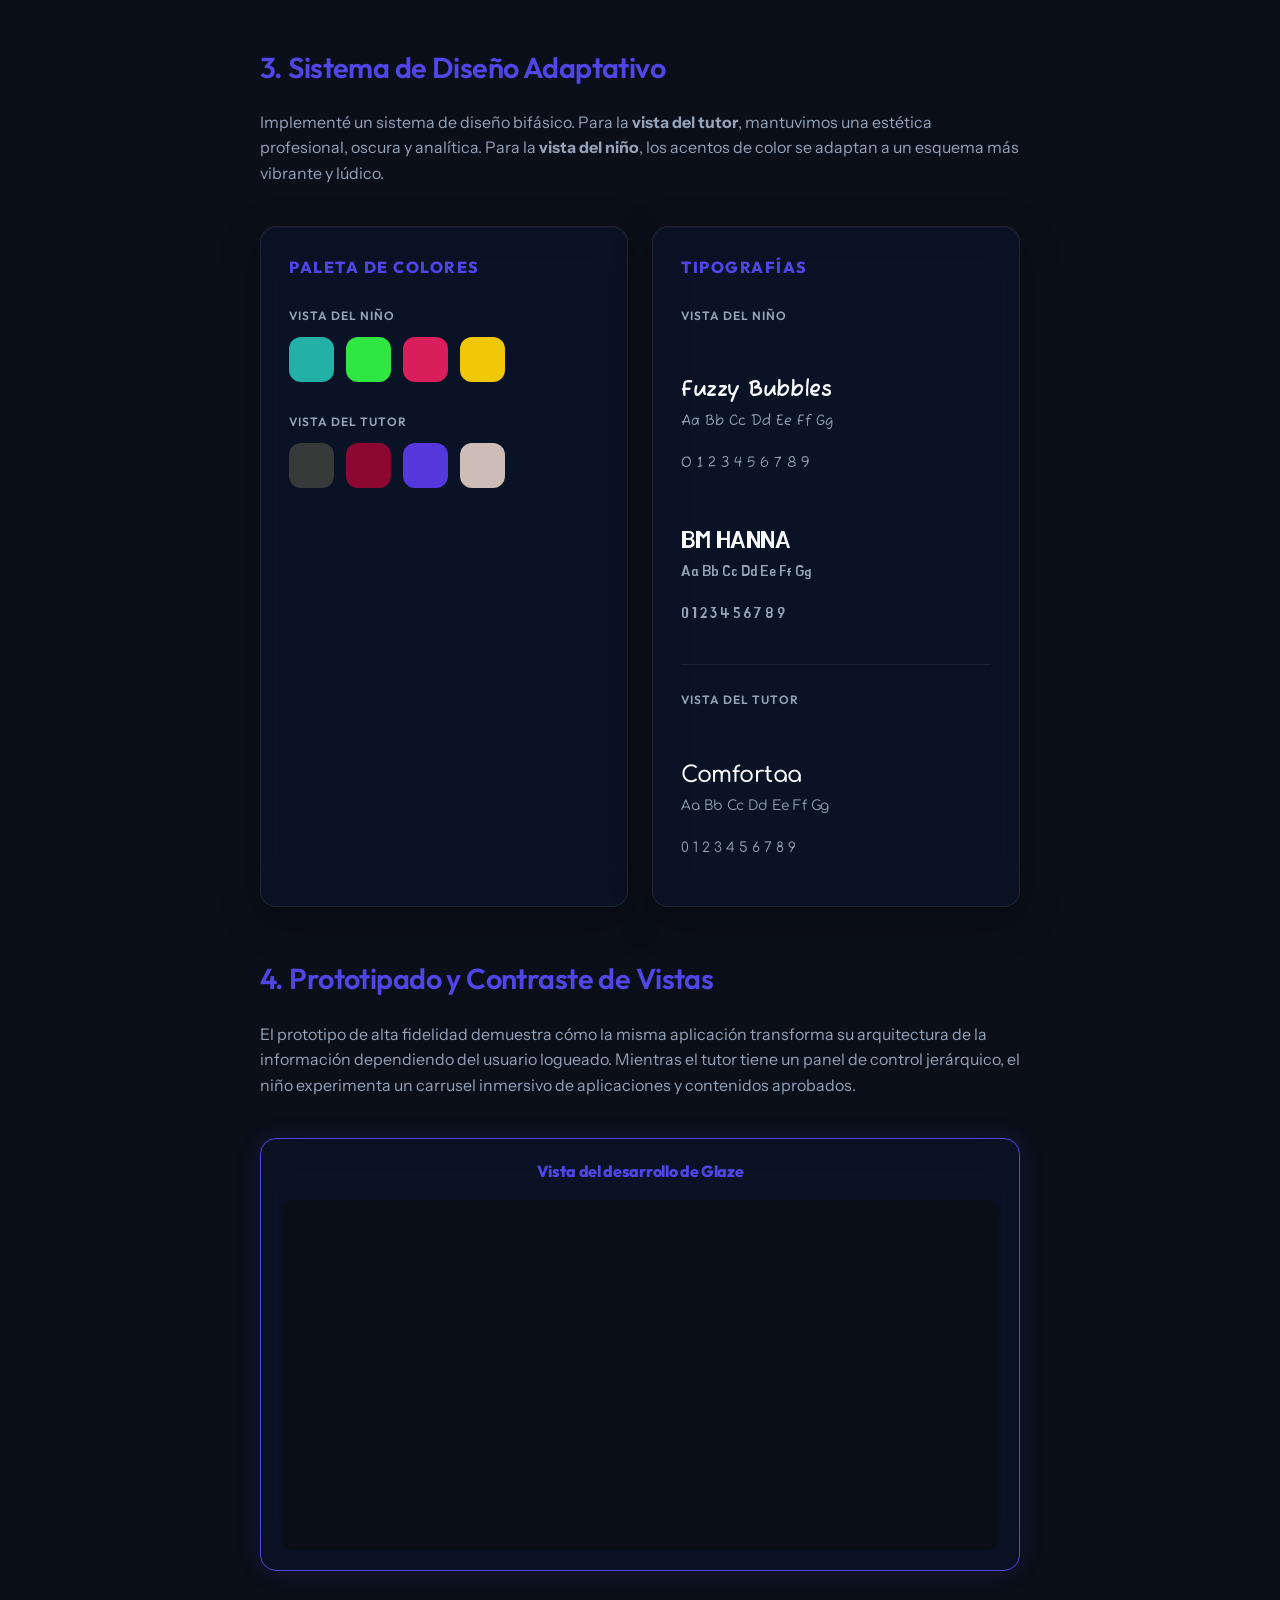
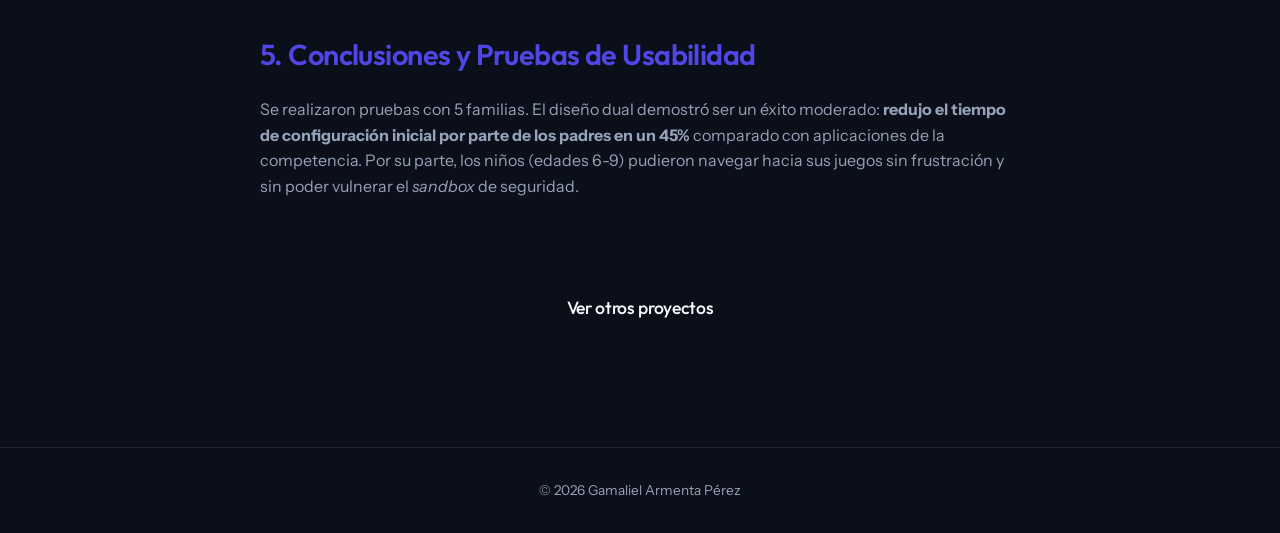
==== commit 5b3a0977: "Nuevo Cambio" ====
--- a/case-studies/glaze-ui.html
+++ b/case-studies/glaze-ui.html
@@ -4,58 +4,33 @@
     <meta charset="UTF-8">
     <meta name="viewport" content="width=device-width, initial-scale=1.0">
     <title>Glaze | Caso de Estudio UI/UX</title>
-    <link href="https://fonts.googleapis.com/css2?family=Inter:wght@300;400;600;800&family=Segoe+UI&display=swap" rel="stylesheet">
+    <!-- Fuentes y iconos -->
+    <link href="https://fonts.googleapis.com/css2?family=Instrument+Sans:wght@400;500;600;700&family=Outfit:wght@300;400;600;800&display=swap" rel="stylesheet">
+    <link href="https://cdn.jsdelivr.net/npm/remixicon@4.0.0/fonts/remixicon.css" rel="stylesheet">
+    <!-- Tipografías adicionales para demostración (contenido) -->
+    <link href="https://fonts.googleapis.com/css2?family=Figtree:wght@400;600;800&display=swap" rel="stylesheet">
+    <!-- CSS modulares -->
+    <link rel="stylesheet" href="../css/theme.css">
+    <link rel="stylesheet" href="../css/base.css">
+    <link rel="stylesheet" href="../css/components.css">
+    <link rel="stylesheet" href="../css/utilities.css">
+    <link rel="stylesheet" href="../css/case-studies.css">
     <link href="https://fonts.googleapis.com/css2?family=Comfortaa:wght@400;600;800&family=Fuzzy+Bubbles:wght@400;600;700&display=swap" rel="stylesheet">
-    <link rel="stylesheet" href="../styles.css">
     <style>
-        /* Estilos Adaptativos al Tema Claro/Oscuro (Actualizados) */
-
         @font-face {
-            font-family: 'BM HANNA'; /* El nombre con el que la vas a invocar después */
-            src: url('../fonts/BM-HANNA.ttf.woff') format('woff2'); /* La ruta exacta a tu archivo */
+            font-family: 'BM HANNA';
+            src: url('../assets/fonts/BM-HANNA.ttf.woff') format('woff2');
             font-weight: normal;
             font-style: normal;
         }
-        .case-hero { text-align: center; padding: 100px 20px 40px; }
-        .case-title { font-size: 3.5rem; line-height: 1.1; margin: 20px 0; letter-spacing: -1px; }
-        
-        .case-meta-grid { 
-            display: grid; 
-            grid-template-columns: repeat(auto-fit, minmax(200px, 1fr)); 
-            gap: 20px; 
-            margin: 40px 0; 
-            background: var(--glass-bg);
-            backdrop-filter: blur(10px);
-            border: 1px solid var(--glass-border);
-            border-radius: var(--radius-lg);
-            padding: 30px;
-            box-shadow: var(--glass-shadow);
-        }
-        .meta-item h4 { color: var(--text-dim); font-size: 0.85rem; margin-bottom: 8px; text-transform: uppercase; letter-spacing: 1px; font-weight: 600; }
-        .meta-item p { font-weight: 600; font-size: 1.1rem; color: var(--text-main); }
-
-        .case-body { max-width: 800px; margin: 0 auto; line-height: 1.8; font-size: 1.1rem; padding: 0 20px; }
-        .case-body h2 { font-size: 2rem; margin: 60px 0 20px; color: var(--primary); letter-spacing: -0.5px; }
-        .case-body p, .case-body li { margin-bottom: 20px; color: var(--text-dim); }
-        .case-body ul { padding-left: 20px; }
-
-        .quote-block { 
-            border-left: 4px solid var(--primary); 
-            background: linear-gradient(90deg, rgba(147, 51, 234, 0.08) 0%, transparent 100%);
-            padding: 25px; border-radius: 0 var(--radius-md) var(--radius-md) 0;
-            font-style: italic; margin: 40px 0; font-size: 1.25rem; color: var(--text-main);
-        }
-        
-        .comparison-grid { display: grid; grid-template-columns: repeat(auto-fit, minmax(280px, 1fr)); gap: 30px; margin-top: 40px; }
-        .comparison-img-wrapper {
-            width: 100%; height: 400px; background: rgba(0,0,0,0.1); border-radius: var(--radius-md); 
-            display: flex; align-items: center; justify-content: center; overflow: hidden; border: 1px dashed var(--glass-border);
-        }
-        .mockup-video { width: 100%; height: 100%; object-fit: cover; border-radius: var(--radius-md); }
-
-                .design-system-preview { display: flex; gap: 20px; margin: 30px 0; flex-wrap: wrap; }
-        .design-card { flex: 1; min-width: 250px; }
     </style>
+    <!-- Estilos modulares -->
+    <link rel="stylesheet" href="../css/theme.css">
+    <link rel="stylesheet" href="../css/base.css">
+    <link rel="stylesheet" href="../css/components.css">
+    <link rel="stylesheet" href="../css/utilities.css">
+    <!-- Estilos comunes para casos de estudio -->
+    <link rel="stylesheet" href="case-common.css">
 </head>
 <body data-theme="dark">
 
@@ -67,8 +42,8 @@
     <nav class="glass-nav">
         <div class="logo">GA.</div>
         <div class="nav-links">
-            <a href="../index.html" class="fluent-btn" style="padding: 8px 16px;">← Volver</a>
-            <button onclick="toggleTheme()" class="theme-btn">🌓</button>
+            <a href="../index.html" class="fluent-btn" style="padding: 8px 16px;"><i class="ri-arrow-left-line"></i> Volver</a>
+            <button id="themeToggle" class="theme-btn"><i class="ri-moon-line"></i></button>
         </div>
     </nav>
 
@@ -168,11 +143,11 @@
             <p>El prototipo de alta fidelidad demuestra cómo la misma aplicación transforma su arquitectura de la información dependiendo del usuario logueado. Mientras el tutor tiene un panel de control jerárquico, el niño experimenta un carrusel inmersivo de aplicaciones y contenidos aprobados.</p>
 
             <div class="comparison-grid">
-                <div class="glass-card" style="padding: 20px; display: flex; flex-direction: column; border: 1px solid var(--primary); box-shadow: 0 0 25px rgba(147, 51, 234, 0.15);">
+                <div class="glass-card" style="padding: 20px; display: flex; flex-direction: column; border: 1px solid var(--primary); box-shadow: 0 0 25px rgba(79, 70, 229, 0.15);">
                     <h4 style="color: var(--primary); text-align: center; margin-bottom: 15px; font-weight: 800;">Vista del desarrollo de Glaze</h4>
                     <div class="comparison-img-wrapper" style="border: none;">
                         <video autoplay loop muted playsinline class="mockup-video">
-                            <source src="../img/Glaze-Proceso.mp4" type="video/mp4">
+                            <source src="../assets/img/Glaze-Proceso.mp4" type="video/mp4">
                             Tu navegador no soporta el formato de video.
                         </video>
                     </div>
@@ -192,11 +167,17 @@
         <p>© 2026 Gamaliel Armenta Pérez</p>
     </footer>
 
-    <div id="imageModal" class="image-modal" onclick="closeImageModal()">
+    <div id="imageModal" class="image-modal">
         <span class="image-modal-close">&times;</span>
-        <img class="image-modal-img" id="imgDentroDelModal" src="" alt="Vista ampliada" onclick="event.stopPropagation()">
+        <img class="image-modal-img" id="imgDentroDelModal" src="" alt="Vista ampliada">
     </div>
 
-    <script src="../app.js"></script>
+    <script src="https://cdn.jsdelivr.net/npm/gsap@3.12.5/dist/gsap.min.js"></script>
+    <script type="module">
+        import { initTheme } from '../js/modules/theme.js';
+        import { initLightbox } from '../js/modules/lightbox.js';
+        initTheme();
+        initLightbox();
+    </script>
 </body>
 </html>
--- a/css/theme.css
+++ b/css/theme.css
@@ -0,0 +1,111 @@
+/* Variables actualizadas con enfoque Liquid Glass / Fluent UI */
+:root {
+  /* Se preservan tus colores de marca, acentos y fuentes intactos */
+  --primary: #4f46e5;
+  --primary-dark: #4338ca;
+  --secondary: #891547;
+  --secondary-dark: #6f103b;
+  --accent-teal: #14b8a6;
+  --accent-amber: #f59e0b;
+  
+  --font-primary: 'Instrument Sans', sans-serif;
+  --font-secondary: 'Outfit', sans-serif;
+
+  /* Modificaciones Glassmorphism / Fluent */
+  --bg: #f3f4f6; /* Fondo base claro y limpio */
+  --text: #0f172a;
+  --text-dim: #475569;
+  
+  /* Capas de cristal translúcido (Apple Glass / Fluent Acrylic) */
+  --glass-bg: rgba(255, 255, 255, 0.4);
+  --glass-bg-hover: rgba(255, 255, 255, 0.6);
+  --glass-border: rgba(255, 255, 255, 0.45);
+  --glass-blur: blur(20px) saturate(190%);
+  
+  /* Sombras y radios suavizados estilo Microsoft Fluent */
+  --radius-lg: 16px;
+  --radius-md: 10px;
+  --radius-sm: 6px;
+  --shadow-fluent: 0 8px 32px 0 rgba(15, 23, 42, 0.08), 
+                    0 1px 2px 0 rgba(255, 255, 255, 0.2) inset;
+  --transition-fluent: all 0.25s cubic-bezier(0.16, 1, 0.3, 1);
+}
+
+[data-theme="dark"] {
+  --bg: #0b0f19;
+  --text: #f8fafc;
+  --text-dim: #94a3b8;
+  
+  --glass-bg: rgba(15, 23, 42, 0.45);
+  --glass-bg-hover: rgba(15, 23, 42, 0.6);
+  --glass-border: rgba(255, 255, 255, 0.08);
+  --shadow-fluent: 0 12px 40px 0 rgba(0, 0, 0, 0.3), 
+                    0 1px 1px 0 rgba(255, 255, 255, 0.05) inset;
+}
+
+/* Clases comunes aplicadas a los contenedores y rejillas de casos de estudio */
+.case-meta-grid, .glass-card, .mockup-container {
+  background: var(--glass-bg);
+  border: 1px solid var(--glass-border);
+  backdrop-filter: var(--glass-blur);
+  -webkit-backdrop-filter: var(--glass-blur);
+  border-radius: var(--radius-lg);
+  box-shadow: var(--shadow-fluent);
+  transition: var(--transition-fluent);
+}
+
+.case-meta-grid:hover, .glass-card:hover {
+  background: var(--glass-bg-hover);
+  transform: translateY(-2px);
+}
+
+/* Normalización de espaciados limpios (reemplazo de estilos inline) */
+.case-hero {
+  text-align: center;
+  padding: 120px 24px 60px;
+}
+.case-hero p {
+  color: var(--text-dim);
+  font-size: 1.25rem;
+  max-width: 650px;
+  margin: 16px auto 0;
+}
+.case-hero-badge {
+  margin-bottom: 12px;
+}
+.design-system-preview {
+  display: grid;
+  grid-template-columns: repeat(auto-fit, minmax(300px, 1fr));
+  gap: 24px;
+  margin: 40px 0;
+}
+.design-card {
+  padding: 32px;
+}
+.design-card h3, .design-card h4 {
+  margin-bottom: 24px;
+}
+.design-group {
+  margin-bottom: 24px;
+}
+.design-group:last-child {
+  margin-bottom: 0;
+}
+.color-row, .bioma-row {
+  display: flex;
+  gap: 12px;
+  flex-wrap: wrap;
+}
+.color-bubble, .bioma-bubble {
+  width: 48px;
+  height: 48px;
+  border-radius: var(--radius-md);
+  box-shadow: var(--shadow-fluent);
+  border: 1px solid rgba(255, 255, 255, 0.2);
+}
+.fluent-btn-nav {
+  padding: 8px 16px;
+}
+main.case-main-layout {
+  padding: 0 0 80px 0;
+}
--- a/css/base.css
+++ b/css/base.css
@@ -0,0 +1,125 @@
+/* Reset y base plana con enfoque Fluent */
+* {
+  margin: 0;
+  padding: 0;
+  box-sizing: border-box;
+}
+
+html {
+  scroll-behavior: smooth;
+}
+
+body {
+  font-family: var(--font-primary);
+  background-color: var(--bg);
+  color: var(--text);
+  line-height: 1.5;
+  overflow-x: hidden;
+  -webkit-font-smoothing: antialiased;
+  transition: background-color 0.3s ease, color 0.3s ease;
+}
+
+/* Fondo decorativo sutil (blobs) */
+.liquid-bg {
+  position: fixed;
+  top: 0;
+  left: 0;
+  width: 100vw;
+  height: 100vh;
+  z-index: -2;
+  pointer-events: none;
+  overflow: hidden;
+}
+
+.blob {
+  position: absolute;
+  border-radius: 50%;
+  filter: blur(80px);
+  opacity: 0.2;
+  animation: float 25s infinite alternate ease-in-out;
+}
+
+.blob-1 {
+  top: -20%;
+  left: -15%;
+  width: 600px;
+  height: 600px;
+  background: var(--primary);
+}
+.blob-2 {
+  bottom: -20%;
+  right: -15%;
+  width: 700px;
+  height: 700px;
+  background: var(--secondary);
+  animation-delay: -5s;
+  animation-duration: 30s;
+}
+.blob-3 {
+  top: 50%;
+  left: 40%;
+  width: 500px;
+  height: 500px;
+  background: var(--accent-teal);
+  animation-duration: 35s;
+  opacity: 0.1;
+}
+
+@keyframes float {
+  100% {
+    transform: translate(80px, 80px) scale(1.1);
+  }
+}
+
+/* Layout principal */
+main {
+  max-width: 1200px;
+  margin: 120px auto 0;
+  padding: 0 32px;
+}
+
+section {
+  margin-bottom: 100px;
+}
+
+/* Tipografía */
+h1, h2, h3, h4, .logo, .fluent-btn {
+  font-family: var(--font-secondary);
+  font-weight: 600;
+  letter-spacing: -0.02em;
+}
+
+h1 {
+  font-size: 4rem;
+  font-weight: 700;
+  line-height: 1.2;
+  margin-bottom: 24px;
+  letter-spacing: -0.03em;
+}
+
+h2 {
+  font-size: 2.2rem;
+  font-weight: 600;
+  margin-bottom: 32px;
+  letter-spacing: -0.02em;
+}
+
+h3 {
+  font-size: 1.4rem;
+  font-weight: 600;
+  margin-bottom: 16px;
+}
+
+/* Responsive */
+@media (max-width: 768px) {
+  main {
+    margin-top: 140px;
+    padding: 0 20px;
+  }
+  h1 {
+    font-size: 2.8rem;
+  }
+  h2 {
+    font-size: 1.8rem;
+  }
+}
--- a/css/components.css
+++ b/css/components.css
@@ -0,0 +1,283 @@
+/* Navegación Liquid Glass */
+.glass-nav {
+  position: fixed;
+  top: 0;
+  width: 100%;
+  padding: 16px 48px;
+  background: var(--glass-bg);
+  backdrop-filter: var(--glass-blur);
+  border-bottom: 1px solid var(--glass-border);
+  z-index: 1000;
+  display: flex;
+  justify-content: space-between;
+  align-items: center;
+  transition: background 0.3s, backdrop-filter 0.3s;
+}
+
+.logo {
+  font-weight: 800;
+  font-size: 1.7rem;
+  background: linear-gradient(135deg, var(--primary), var(--secondary));
+  -webkit-background-clip: text;
+  background-clip: text;
+  -webkit-text-fill-color: transparent;
+}
+
+.nav-links {
+  display: flex;
+  gap: 28px;
+  align-items: center;
+}
+
+.nav-links a {
+  text-decoration: none;
+  color: var(--text);
+  font-weight: 500;
+  transition: color 0.2s;
+}
+
+.nav-links a:hover {
+  color: var(--primary);
+}
+
+.theme-btn {
+  background: transparent;
+  border: none;
+  font-size: 1.3rem;
+  cursor: pointer;
+  color: var(--text);
+  display: flex;
+  align-items: center;
+  opacity: 0.8;
+  transition: opacity 0.2s;
+}
+.theme-btn:hover {
+  opacity: 1;
+}
+
+/* Badges estilo Fluent */
+.fluent-badge {
+  background: rgba(79, 70, 229, 0.12);
+  color: var(--primary);
+  padding: 6px 14px;
+  border-radius: 40px;
+  font-size: 0.75rem;
+  font-weight: 600;
+  text-transform: uppercase;
+  letter-spacing: 0.4px;
+  display: inline-block;
+  border: 1px solid rgba(79, 70, 229, 0.2);
+  backdrop-filter: blur(4px);
+}
+
+.dev-badge {
+  background: rgba(20, 184, 166, 0.08);
+  color: var(--accent-teal);
+  border-color: rgba(20, 184, 166, 0.2);
+}
+
+/* Tarjetas (ya definidas en theme.css, pero añadimos hover específico) */
+.glass-card {
+  cursor: pointer;
+  padding: 28px;
+}
+
+.hero-card {
+  cursor: default;
+  max-width: 800px;
+  background: var(--glass-bg);
+}
+.hero-card:hover {
+  transform: none;
+  border-color: var(--glass-border);
+}
+
+/* Botones */
+.fluent-btn {
+  display: inline-flex;
+  align-items: center;
+  gap: 8px;
+  padding: 10px 20px;
+  border-radius: var(--radius-md);
+  color: var(--text);
+  text-decoration: none;
+  font-weight: 500;
+  font-size: 0.9rem;
+  cursor: pointer;
+}
+
+.contact-links {
+  display: flex;
+  gap: 16px;
+  flex-wrap: wrap;
+  margin-top: 24px;
+}
+
+.location-badge {
+  display: inline-flex;
+  align-items: center;
+  gap: 6px;
+  color: var(--text-dim);
+  font-size: 0.85rem;
+}
+
+/* Tabs estilo Fluent */
+.tabs-bar {
+  display: flex;
+  gap: 8px;
+  flex-wrap: wrap;
+  margin-bottom: 32px;
+  border-bottom: 1px solid var(--glass-border);
+  padding-bottom: 12px;
+}
+
+.tab-btn {
+  background: transparent;
+  border: none;
+  padding: 8px 18px;
+  border-radius: 40px;
+  font-family: var(--font-secondary);
+  font-weight: 500;
+  color: var(--text-dim);
+  cursor: pointer;
+  transition: all 0.2s;
+  position: relative;
+  overflow: hidden;
+}
+
+.tab-btn.active {
+  background: var(--primary);
+  color: white;
+}
+
+.tab-btn:hover:not(.active) {
+  background: rgba(79, 70, 229, 0.1);
+  color: var(--primary);
+}
+
+/* Ripple effect */
+.ripple {
+  position: absolute;
+  border-radius: 50%;
+  background-color: rgba(255, 255, 255, 0.6);
+  transform: scale(0);
+  animation: ripple-animation 0.5s linear;
+  pointer-events: none;
+}
+
+@keyframes ripple-animation {
+  to {
+    transform: scale(4);
+    opacity: 0;
+  }
+}
+
+/* Grid de proyectos */
+.grid {
+  display: grid;
+  grid-template-columns: repeat(auto-fill, minmax(320px, 1fr));
+  gap: 32px;
+}
+
+/* Modales */
+.modal-overlay {
+  position: fixed;
+  top: 0;
+  left: 0;
+  width: 100%;
+  height: 100%;
+  background: rgba(0, 0, 0, 0.5);
+  backdrop-filter: blur(8px);
+  display: flex;
+  align-items: center;
+  justify-content: center;
+  opacity: 0;
+  visibility: hidden;
+  transition: opacity 0.2s, visibility 0s 0.2s;
+  z-index: 2000;
+}
+.modal-overlay.active {
+  opacity: 1;
+  visibility: visible;
+  transition: opacity 0.2s;
+}
+
+.glass-modal {
+  width: 90%;
+  max-width: 700px;
+  max-height: 85vh;
+  overflow-y: auto;
+  padding: 36px;
+  position: relative;
+  transform: scale(0.98);
+  transition: transform 0.2s;
+}
+.modal-overlay.active .glass-modal {
+  transform: scale(1);
+}
+
+.close-btn {
+  position: absolute;
+  top: 20px;
+  right: 20px;
+  background: var(--glass-bg);
+  border: 1px solid var(--glass-border);
+  border-radius: 50%;
+  width: 40px;
+  height: 40px;
+  display: flex;
+  align-items: center;
+  justify-content: center;
+  cursor: pointer;
+  color: var(--text-dim);
+  transition: all 0.2s;
+}
+.close-btn:hover {
+  background: var(--primary);
+  color: white;
+}
+
+/* Lightbox */
+.image-modal {
+  display: none;
+  position: fixed;
+  z-index: 3000;
+  left: 0;
+  top: 0;
+  width: 100%;
+  height: 100%;
+  background-color: rgba(0, 0, 0, 0.85);
+  align-items: center;
+  justify-content: center;
+}
+.image-modal.active {
+  display: flex;
+}
+.image-modal-img {
+  max-width: 85vw;
+  max-height: 85vh;
+  border-radius: var(--radius-md);
+}
+.image-modal-close {
+  position: absolute;
+  top: 30px;
+  right: 40px;
+  color: white;
+  font-size: 40px;
+  cursor: pointer;
+  opacity: 0.7;
+  transition: opacity 0.2s;
+}
+.image-modal-close:hover {
+  opacity: 1;
+}
+
+/* Footer */
+.glass-footer {
+  text-align: center;
+  padding: 32px;
+  margin-top: 80px;
+  border-top: 1px solid var(--glass-border);
+  color: var(--text-dim);
+  font-size: 0.85rem;
+}
--- a/css/utilities.css
+++ b/css/utilities.css
@@ -0,0 +1,51 @@
+/* Utilidades */
+.about-grid {
+  display: grid;
+  grid-template-columns: repeat(auto-fit, minmax(280px, 1fr));
+  gap: 32px;
+}
+
+.badge-group {
+  display: flex;
+  flex-wrap: wrap;
+  gap: 10px;
+  margin-top: 20px;
+}
+
+.zoomable {
+  cursor: zoom-in;
+  transition: transform 0.2s ease, box-shadow 0.2s;
+}
+.zoomable:hover {
+  transform: scale(1.02);
+  box-shadow: var(--shadow-md);
+}
+
+/* Animaciones de entrada con GSAP (clase reveal) */
+.reveal {
+  opacity: 0;
+  transform: translateY(30px);
+  transition: none; /* GSAP lo controla */
+}
+
+/* Responsive */
+@media (max-width: 640px) {
+  .glass-nav {
+    padding: 12px 20px;
+    flex-direction: column;
+    gap: 12px;
+  }
+  .nav-links {
+    gap: 20px;
+  }
+  .contact-links {
+    flex-direction: column;
+    align-items: stretch;
+  }
+  .fluent-btn {
+    justify-content: center;
+  }
+  .glass-card {
+    padding: 20px;
+  }
+}
--- a/css/case-studies.css
+++ b/css/case-studies.css
@@ -0,0 +1,189 @@
+/* Estilos específicos para las páginas de caso de estudio (Fluent + Liquid Glass) */
+.case-hero {
+  text-align: center;
+  padding: 120px 24px 60px;
+}
+.case-title {
+  font-size: 3.5rem;
+  line-height: 1.2;
+  margin: 20px 0;
+  letter-spacing: -0.02em;
+}
+.case-meta-grid {
+  display: grid;
+  grid-template-columns: repeat(auto-fit, minmax(200px, 1fr));
+  gap: 20px;
+  margin: 40px 0;
+  padding: 28px;
+}
+.meta-item h4 {
+  color: var(--text-dim);
+  font-size: 0.7rem;
+  margin-bottom: 6px;
+  text-transform: uppercase;
+  letter-spacing: 0.5px;
+  font-weight: 600;
+}
+.meta-item p {
+  font-weight: 500;
+  font-size: 1rem;
+  color: var(--text);
+}
+.case-body {
+  max-width: 800px;
+  margin: 0 auto;
+  line-height: 1.6;
+  font-size: 1rem;
+  padding: 0 20px;
+}
+.case-body h2 {
+  font-size: 1.8rem;
+  margin: 48px 0 20px;
+  color: var(--primary);
+}
+.case-body p, .case-body li {
+  margin-bottom: 20px;
+  color: var(--text-dim);
+}
+.mockup-container {
+  width: 100%;
+  max-width: 1100px;
+  margin: 60px auto;
+  padding: 24px;
+  text-align: center;
+}
+.mockup-img {
+  width: 100%;
+  height: auto;
+  border-radius: var(--radius-md);
+  cursor: zoom-in;
+}
+.mockup-caption {
+  margin-top: 16px;
+  font-size: 0.85rem;
+  color: var(--text-dim);
+  text-align: center;
+}
+.quote-block {
+  border-left: 3px solid var(--primary);
+  background: rgba(79, 70, 229, 0.05);
+  padding: 20px 24px;
+  font-style: italic;
+  margin: 40px 0;
+  font-size: 1.1rem;
+  color: var(--text);
+  border-radius: 0 var(--radius-md) var(--radius-md) 0;
+}
+.design-system-preview {
+  display: flex;
+  gap: 32px;
+  margin: 40px 0;
+  flex-wrap: wrap;
+}
+.design-card {
+  flex: 1;
+  min-width: 250px;
+  padding: 24px;
+}
+.comparison-grid {
+  display: grid;
+  grid-template-columns: repeat(auto-fit, minmax(280px, 1fr));
+  gap: 30px;
+  margin-top: 40px;
+}
+.comparison-img-wrapper {
+  width: 100%;
+  height: 350px;
+  background: var(--bg);
+  border-radius: var(--radius-md);
+  overflow: hidden;
+  border: 1px solid var(--glass-border);
+}
+.comparison-img-wrapper img,
+.comparison-img-wrapper video {
+  width: 100%;
+  height: 100%;
+  object-fit: cover;
+}
+@media (max-width: 768px) {
+  .case-title { font-size: 2.2rem; }
+  .mockup-container { width: 100%; left: 0; transform: none; }
+}
+
+/* Galería de prototipos */
+.prototype-gallery {
+    margin: 40px 0;
+}
+
+.gallery-main {
+    margin-bottom: 20px;
+    border-radius: var(--radius-lg);
+    overflow: hidden;
+    background: var(--glass-bg);
+    backdrop-filter: var(--glass-blur);
+    border: 1px solid var(--glass-border);
+    box-shadow: var(--shadow-fluent);
+}
+
+.gallery-main img {
+    width: 100%;
+    height: auto;
+    display: block;
+    cursor: pointer;
+}
+
+.gallery-thumbnails {
+    display: flex;
+    gap: 20px;
+    justify-content: center;
+    flex-wrap: wrap;
+}
+
+.thumbnail {
+    text-align: center;
+    cursor: pointer;
+    transition: transform 0.2s, opacity 0.2s;
+    opacity: 0.7;
+    width: 120px;
+}
+
+.thumbnail:hover {
+    transform: translateY(-4px);
+    opacity: 1;
+}
+
+.thumbnail.active {
+    opacity: 1;
+    transform: scale(1.02);
+}
+
+.thumbnail img {
+    width: 100%;
+    height: 80px;
+    object-fit: cover;
+    border-radius: var(--radius-md);
+    border: 2px solid transparent;
+    transition: border-color 0.2s;
+}
+
+.thumbnail.active img {
+    border-color: var(--primary);
+    box-shadow: 0 0 0 2px rgba(79, 70, 229, 0.3);
+}
+
+.thumbnail span {
+    display: block;
+    font-size: 0.8rem;
+    margin-top: 8px;
+    color: var(--text-dim);
+    font-weight: 500;
+}
+
+@media (max-width: 640px) {
+    .thumbnail {
+        width: 90px;
+    }
+    .thumbnail img {
+        height: 60px;
+    }
+}
--- a/css/theme.css
+++ b/css/theme.css
@@ -0,0 +1,111 @@
+/* Variables actualizadas con enfoque Liquid Glass / Fluent UI */
+:root {
+  /* Se preservan tus colores de marca, acentos y fuentes intactos */
+  --primary: #4f46e5;
+  --primary-dark: #4338ca;
+  --secondary: #891547;
+  --secondary-dark: #6f103b;
+  --accent-teal: #14b8a6;
+  --accent-amber: #f59e0b;
+  
+  --font-primary: 'Instrument Sans', sans-serif;
+  --font-secondary: 'Outfit', sans-serif;
+
+  /* Modificaciones Glassmorphism / Fluent */
+  --bg: #f3f4f6; /* Fondo base claro y limpio */
+  --text: #0f172a;
+  --text-dim: #475569;
+  
+  /* Capas de cristal translúcido (Apple Glass / Fluent Acrylic) */
+  --glass-bg: rgba(255, 255, 255, 0.4);
+  --glass-bg-hover: rgba(255, 255, 255, 0.6);
+  --glass-border: rgba(255, 255, 255, 0.45);
+  --glass-blur: blur(20px) saturate(190%);
+  
+  /* Sombras y radios suavizados estilo Microsoft Fluent */
+  --radius-lg: 16px;
+  --radius-md: 10px;
+  --radius-sm: 6px;
+  --shadow-fluent: 0 8px 32px 0 rgba(15, 23, 42, 0.08), 
+                    0 1px 2px 0 rgba(255, 255, 255, 0.2) inset;
+  --transition-fluent: all 0.25s cubic-bezier(0.16, 1, 0.3, 1);
+}
+
+[data-theme="dark"] {
+  --bg: #0b0f19;
+  --text: #f8fafc;
+  --text-dim: #94a3b8;
+  
+  --glass-bg: rgba(15, 23, 42, 0.45);
+  --glass-bg-hover: rgba(15, 23, 42, 0.6);
+  --glass-border: rgba(255, 255, 255, 0.08);
+  --shadow-fluent: 0 12px 40px 0 rgba(0, 0, 0, 0.3), 
+                    0 1px 1px 0 rgba(255, 255, 255, 0.05) inset;
+}
+
+/* Clases comunes aplicadas a los contenedores y rejillas de casos de estudio */
+.case-meta-grid, .glass-card, .mockup-container {
+  background: var(--glass-bg);
+  border: 1px solid var(--glass-border);
+  backdrop-filter: var(--glass-blur);
+  -webkit-backdrop-filter: var(--glass-blur);
+  border-radius: var(--radius-lg);
+  box-shadow: var(--shadow-fluent);
+  transition: var(--transition-fluent);
+}
+
+.case-meta-grid:hover, .glass-card:hover {
+  background: var(--glass-bg-hover);
+  transform: translateY(-2px);
+}
+
+/* Normalización de espaciados limpios (reemplazo de estilos inline) */
+.case-hero {
+  text-align: center;
+  padding: 120px 24px 60px;
+}
+.case-hero p {
+  color: var(--text-dim);
+  font-size: 1.25rem;
+  max-width: 650px;
+  margin: 16px auto 0;
+}
+.case-hero-badge {
+  margin-bottom: 12px;
+}
+.design-system-preview {
+  display: grid;
+  grid-template-columns: repeat(auto-fit, minmax(300px, 1fr));
+  gap: 24px;
+  margin: 40px 0;
+}
+.design-card {
+  padding: 32px;
+}
+.design-card h3, .design-card h4 {
+  margin-bottom: 24px;
+}
+.design-group {
+  margin-bottom: 24px;
+}
+.design-group:last-child {
+  margin-bottom: 0;
+}
+.color-row, .bioma-row {
+  display: flex;
+  gap: 12px;
+  flex-wrap: wrap;
+}
+.color-bubble, .bioma-bubble {
+  width: 48px;
+  height: 48px;
+  border-radius: var(--radius-md);
+  box-shadow: var(--shadow-fluent);
+  border: 1px solid rgba(255, 255, 255, 0.2);
+}
+.fluent-btn-nav {
+  padding: 8px 16px;
+}
+main.case-main-layout {
+  padding: 0 0 80px 0;
+}
--- a/css/base.css
+++ b/css/base.css
@@ -0,0 +1,125 @@
+/* Reset y base plana con enfoque Fluent */
+* {
+  margin: 0;
+  padding: 0;
+  box-sizing: border-box;
+}
+
+html {
+  scroll-behavior: smooth;
+}
+
+body {
+  font-family: var(--font-primary);
+  background-color: var(--bg);
+  color: var(--text);
+  line-height: 1.5;
+  overflow-x: hidden;
+  -webkit-font-smoothing: antialiased;
+  transition: background-color 0.3s ease, color 0.3s ease;
+}
+
+/* Fondo decorativo sutil (blobs) */
+.liquid-bg {
+  position: fixed;
+  top: 0;
+  left: 0;
+  width: 100vw;
+  height: 100vh;
+  z-index: -2;
+  pointer-events: none;
+  overflow: hidden;
+}
+
+.blob {
+  position: absolute;
+  border-radius: 50%;
+  filter: blur(80px);
+  opacity: 0.2;
+  animation: float 25s infinite alternate ease-in-out;
+}
+
+.blob-1 {
+  top: -20%;
+  left: -15%;
+  width: 600px;
+  height: 600px;
+  background: var(--primary);
+}
+.blob-2 {
+  bottom: -20%;
+  right: -15%;
+  width: 700px;
+  height: 700px;
+  background: var(--secondary);
+  animation-delay: -5s;
+  animation-duration: 30s;
+}
+.blob-3 {
+  top: 50%;
+  left: 40%;
+  width: 500px;
+  height: 500px;
+  background: var(--accent-teal);
+  animation-duration: 35s;
+  opacity: 0.1;
+}
+
+@keyframes float {
+  100% {
+    transform: translate(80px, 80px) scale(1.1);
+  }
+}
+
+/* Layout principal */
+main {
+  max-width: 1200px;
+  margin: 120px auto 0;
+  padding: 0 32px;
+}
+
+section {
+  margin-bottom: 100px;
+}
+
+/* Tipografía */
+h1, h2, h3, h4, .logo, .fluent-btn {
+  font-family: var(--font-secondary);
+  font-weight: 600;
+  letter-spacing: -0.02em;
+}
+
+h1 {
+  font-size: 4rem;
+  font-weight: 700;
+  line-height: 1.2;
+  margin-bottom: 24px;
+  letter-spacing: -0.03em;
+}
+
+h2 {
+  font-size: 2.2rem;
+  font-weight: 600;
+  margin-bottom: 32px;
+  letter-spacing: -0.02em;
+}
+
+h3 {
+  font-size: 1.4rem;
+  font-weight: 600;
+  margin-bottom: 16px;
+}
+
+/* Responsive */
+@media (max-width: 768px) {
+  main {
+    margin-top: 140px;
+    padding: 0 20px;
+  }
+  h1 {
+    font-size: 2.8rem;
+  }
+  h2 {
+    font-size: 1.8rem;
+  }
+}
--- a/css/components.css
+++ b/css/components.css
@@ -0,0 +1,283 @@
+/* Navegación Liquid Glass */
+.glass-nav {
+  position: fixed;
+  top: 0;
+  width: 100%;
+  padding: 16px 48px;
+  background: var(--glass-bg);
+  backdrop-filter: var(--glass-blur);
+  border-bottom: 1px solid var(--glass-border);
+  z-index: 1000;
+  display: flex;
+  justify-content: space-between;
+  align-items: center;
+  transition: background 0.3s, backdrop-filter 0.3s;
+}
+
+.logo {
+  font-weight: 800;
+  font-size: 1.7rem;
+  background: linear-gradient(135deg, var(--primary), var(--secondary));
+  -webkit-background-clip: text;
+  background-clip: text;
+  -webkit-text-fill-color: transparent;
+}
+
+.nav-links {
+  display: flex;
+  gap: 28px;
+  align-items: center;
+}
+
+.nav-links a {
+  text-decoration: none;
+  color: var(--text);
+  font-weight: 500;
+  transition: color 0.2s;
+}
+
+.nav-links a:hover {
+  color: var(--primary);
+}
+
+.theme-btn {
+  background: transparent;
+  border: none;
+  font-size: 1.3rem;
+  cursor: pointer;
+  color: var(--text);
+  display: flex;
+  align-items: center;
+  opacity: 0.8;
+  transition: opacity 0.2s;
+}
+.theme-btn:hover {
+  opacity: 1;
+}
+
+/* Badges estilo Fluent */
+.fluent-badge {
+  background: rgba(79, 70, 229, 0.12);
+  color: var(--primary);
+  padding: 6px 14px;
+  border-radius: 40px;
+  font-size: 0.75rem;
+  font-weight: 600;
+  text-transform: uppercase;
+  letter-spacing: 0.4px;
+  display: inline-block;
+  border: 1px solid rgba(79, 70, 229, 0.2);
+  backdrop-filter: blur(4px);
+}
+
+.dev-badge {
+  background: rgba(20, 184, 166, 0.08);
+  color: var(--accent-teal);
+  border-color: rgba(20, 184, 166, 0.2);
+}
+
+/* Tarjetas (ya definidas en theme.css, pero añadimos hover específico) */
+.glass-card {
+  cursor: pointer;
+  padding: 28px;
+}
+
+.hero-card {
+  cursor: default;
+  max-width: 800px;
+  background: var(--glass-bg);
+}
+.hero-card:hover {
+  transform: none;
+  border-color: var(--glass-border);
+}
+
+/* Botones */
+.fluent-btn {
+  display: inline-flex;
+  align-items: center;
+  gap: 8px;
+  padding: 10px 20px;
+  border-radius: var(--radius-md);
+  color: var(--text);
+  text-decoration: none;
+  font-weight: 500;
+  font-size: 0.9rem;
+  cursor: pointer;
+}
+
+.contact-links {
+  display: flex;
+  gap: 16px;
+  flex-wrap: wrap;
+  margin-top: 24px;
+}
+
+.location-badge {
+  display: inline-flex;
+  align-items: center;
+  gap: 6px;
+  color: var(--text-dim);
+  font-size: 0.85rem;
+}
+
+/* Tabs estilo Fluent */
+.tabs-bar {
+  display: flex;
+  gap: 8px;
+  flex-wrap: wrap;
+  margin-bottom: 32px;
+  border-bottom: 1px solid var(--glass-border);
+  padding-bottom: 12px;
+}
+
+.tab-btn {
+  background: transparent;
+  border: none;
+  padding: 8px 18px;
+  border-radius: 40px;
+  font-family: var(--font-secondary);
+  font-weight: 500;
+  color: var(--text-dim);
+  cursor: pointer;
+  transition: all 0.2s;
+  position: relative;
+  overflow: hidden;
+}
+
+.tab-btn.active {
+  background: var(--primary);
+  color: white;
+}
+
+.tab-btn:hover:not(.active) {
+  background: rgba(79, 70, 229, 0.1);
+  color: var(--primary);
+}
+
+/* Ripple effect */
+.ripple {
+  position: absolute;
+  border-radius: 50%;
+  background-color: rgba(255, 255, 255, 0.6);
+  transform: scale(0);
+  animation: ripple-animation 0.5s linear;
+  pointer-events: none;
+}
+
+@keyframes ripple-animation {
+  to {
+    transform: scale(4);
+    opacity: 0;
+  }
+}
+
+/* Grid de proyectos */
+.grid {
+  display: grid;
+  grid-template-columns: repeat(auto-fill, minmax(320px, 1fr));
+  gap: 32px;
+}
+
+/* Modales */
+.modal-overlay {
+  position: fixed;
+  top: 0;
+  left: 0;
+  width: 100%;
+  height: 100%;
+  background: rgba(0, 0, 0, 0.5);
+  backdrop-filter: blur(8px);
+  display: flex;
+  align-items: center;
+  justify-content: center;
+  opacity: 0;
+  visibility: hidden;
+  transition: opacity 0.2s, visibility 0s 0.2s;
+  z-index: 2000;
+}
+.modal-overlay.active {
+  opacity: 1;
+  visibility: visible;
+  transition: opacity 0.2s;
+}
+
+.glass-modal {
+  width: 90%;
+  max-width: 700px;
+  max-height: 85vh;
+  overflow-y: auto;
+  padding: 36px;
+  position: relative;
+  transform: scale(0.98);
+  transition: transform 0.2s;
+}
+.modal-overlay.active .glass-modal {
+  transform: scale(1);
+}
+
+.close-btn {
+  position: absolute;
+  top: 20px;
+  right: 20px;
+  background: var(--glass-bg);
+  border: 1px solid var(--glass-border);
+  border-radius: 50%;
+  width: 40px;
+  height: 40px;
+  display: flex;
+  align-items: center;
+  justify-content: center;
+  cursor: pointer;
+  color: var(--text-dim);
+  transition: all 0.2s;
+}
+.close-btn:hover {
+  background: var(--primary);
+  color: white;
+}
+
+/* Lightbox */
+.image-modal {
+  display: none;
+  position: fixed;
+  z-index: 3000;
+  left: 0;
+  top: 0;
+  width: 100%;
+  height: 100%;
+  background-color: rgba(0, 0, 0, 0.85);
+  align-items: center;
+  justify-content: center;
+}
+.image-modal.active {
+  display: flex;
+}
+.image-modal-img {
+  max-width: 85vw;
+  max-height: 85vh;
+  border-radius: var(--radius-md);
+}
+.image-modal-close {
+  position: absolute;
+  top: 30px;
+  right: 40px;
+  color: white;
+  font-size: 40px;
+  cursor: pointer;
+  opacity: 0.7;
+  transition: opacity 0.2s;
+}
+.image-modal-close:hover {
+  opacity: 1;
+}
+
+/* Footer */
+.glass-footer {
+  text-align: center;
+  padding: 32px;
+  margin-top: 80px;
+  border-top: 1px solid var(--glass-border);
+  color: var(--text-dim);
+  font-size: 0.85rem;
+}
--- a/css/utilities.css
+++ b/css/utilities.css
@@ -0,0 +1,51 @@
+/* Utilidades */
+.about-grid {
+  display: grid;
+  grid-template-columns: repeat(auto-fit, minmax(280px, 1fr));
+  gap: 32px;
+}
+
+.badge-group {
+  display: flex;
+  flex-wrap: wrap;
+  gap: 10px;
+  margin-top: 20px;
+}
+
+.zoomable {
+  cursor: zoom-in;
+  transition: transform 0.2s ease, box-shadow 0.2s;
+}
+.zoomable:hover {
+  transform: scale(1.02);
+  box-shadow: var(--shadow-md);
+}
+
+/* Animaciones de entrada con GSAP (clase reveal) */
+.reveal {
+  opacity: 0;
+  transform: translateY(30px);
+  transition: none; /* GSAP lo controla */
+}
+
+/* Responsive */
+@media (max-width: 640px) {
+  .glass-nav {
+    padding: 12px 20px;
+    flex-direction: column;
+    gap: 12px;
+  }
+  .nav-links {
+    gap: 20px;
+  }
+  .contact-links {
+    flex-direction: column;
+    align-items: stretch;
+  }
+  .fluent-btn {
+    justify-content: center;
+  }
+  .glass-card {
+    padding: 20px;
+  }
+}
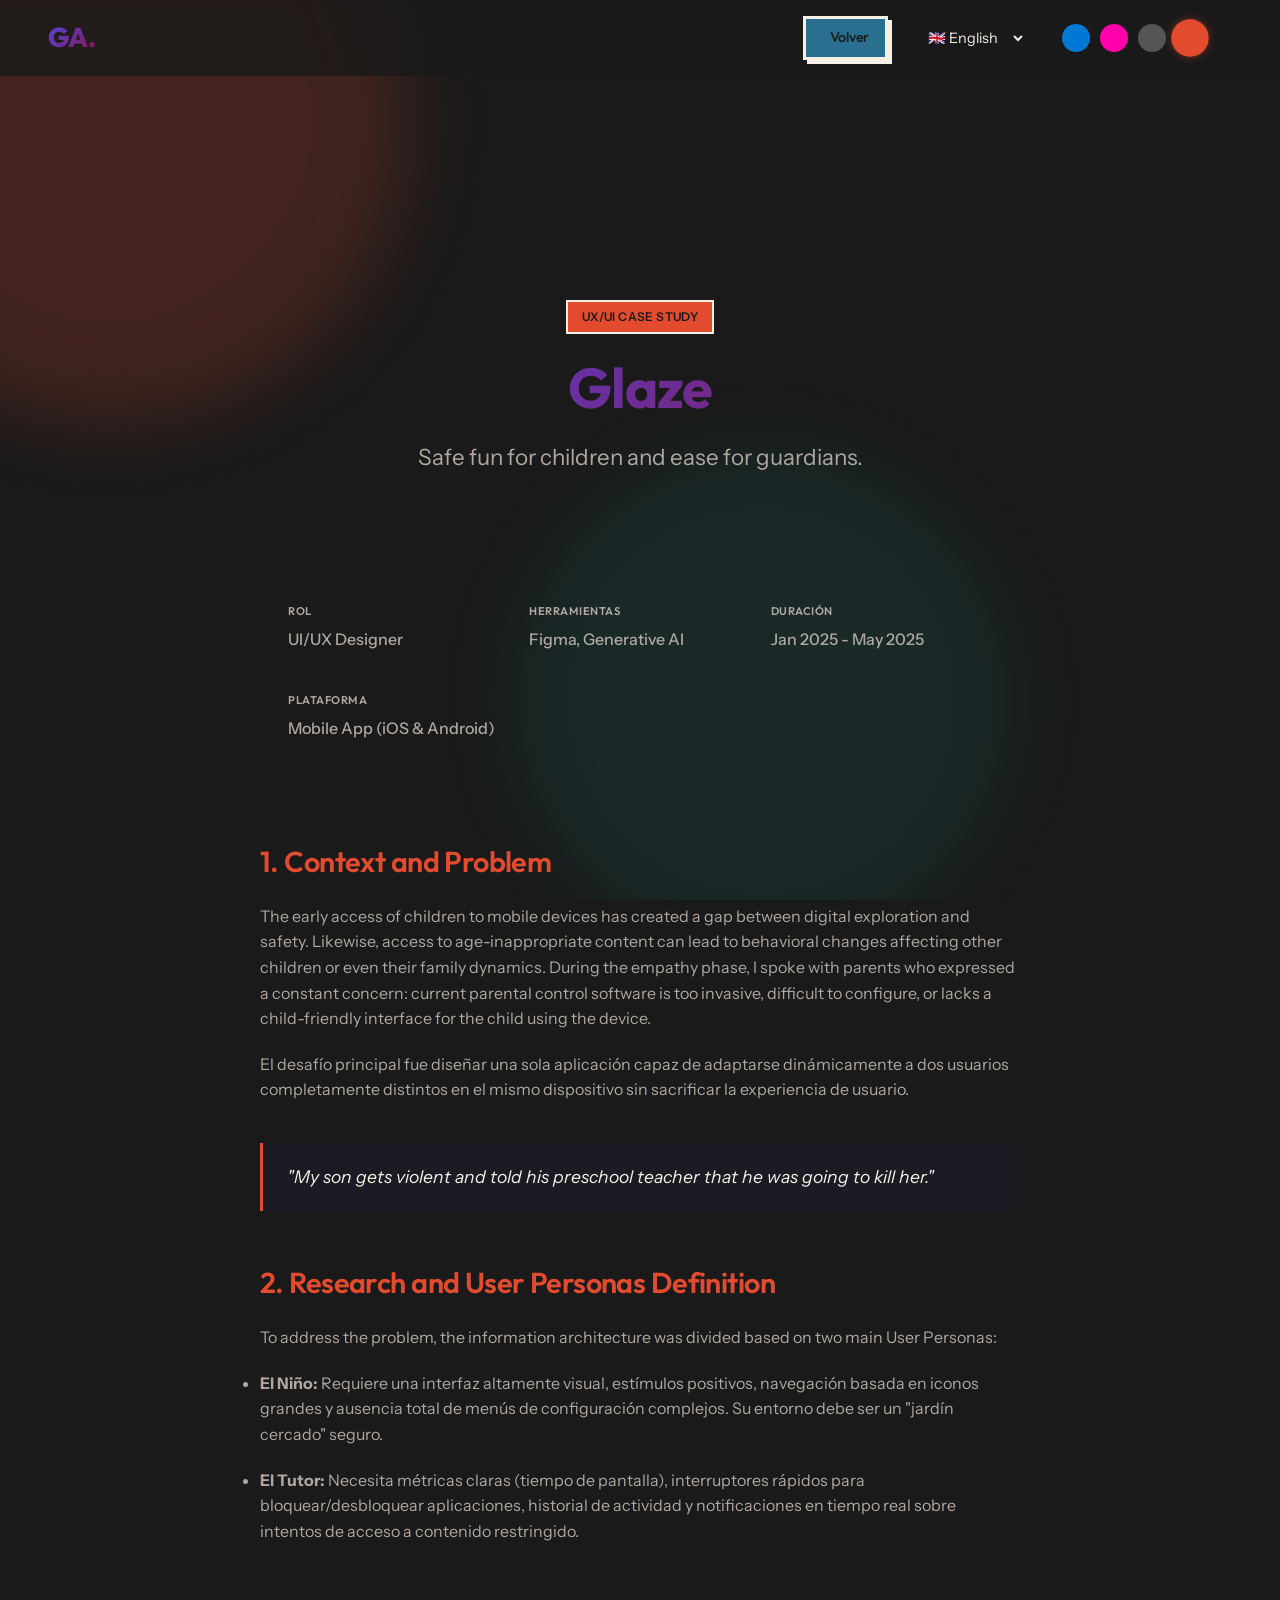
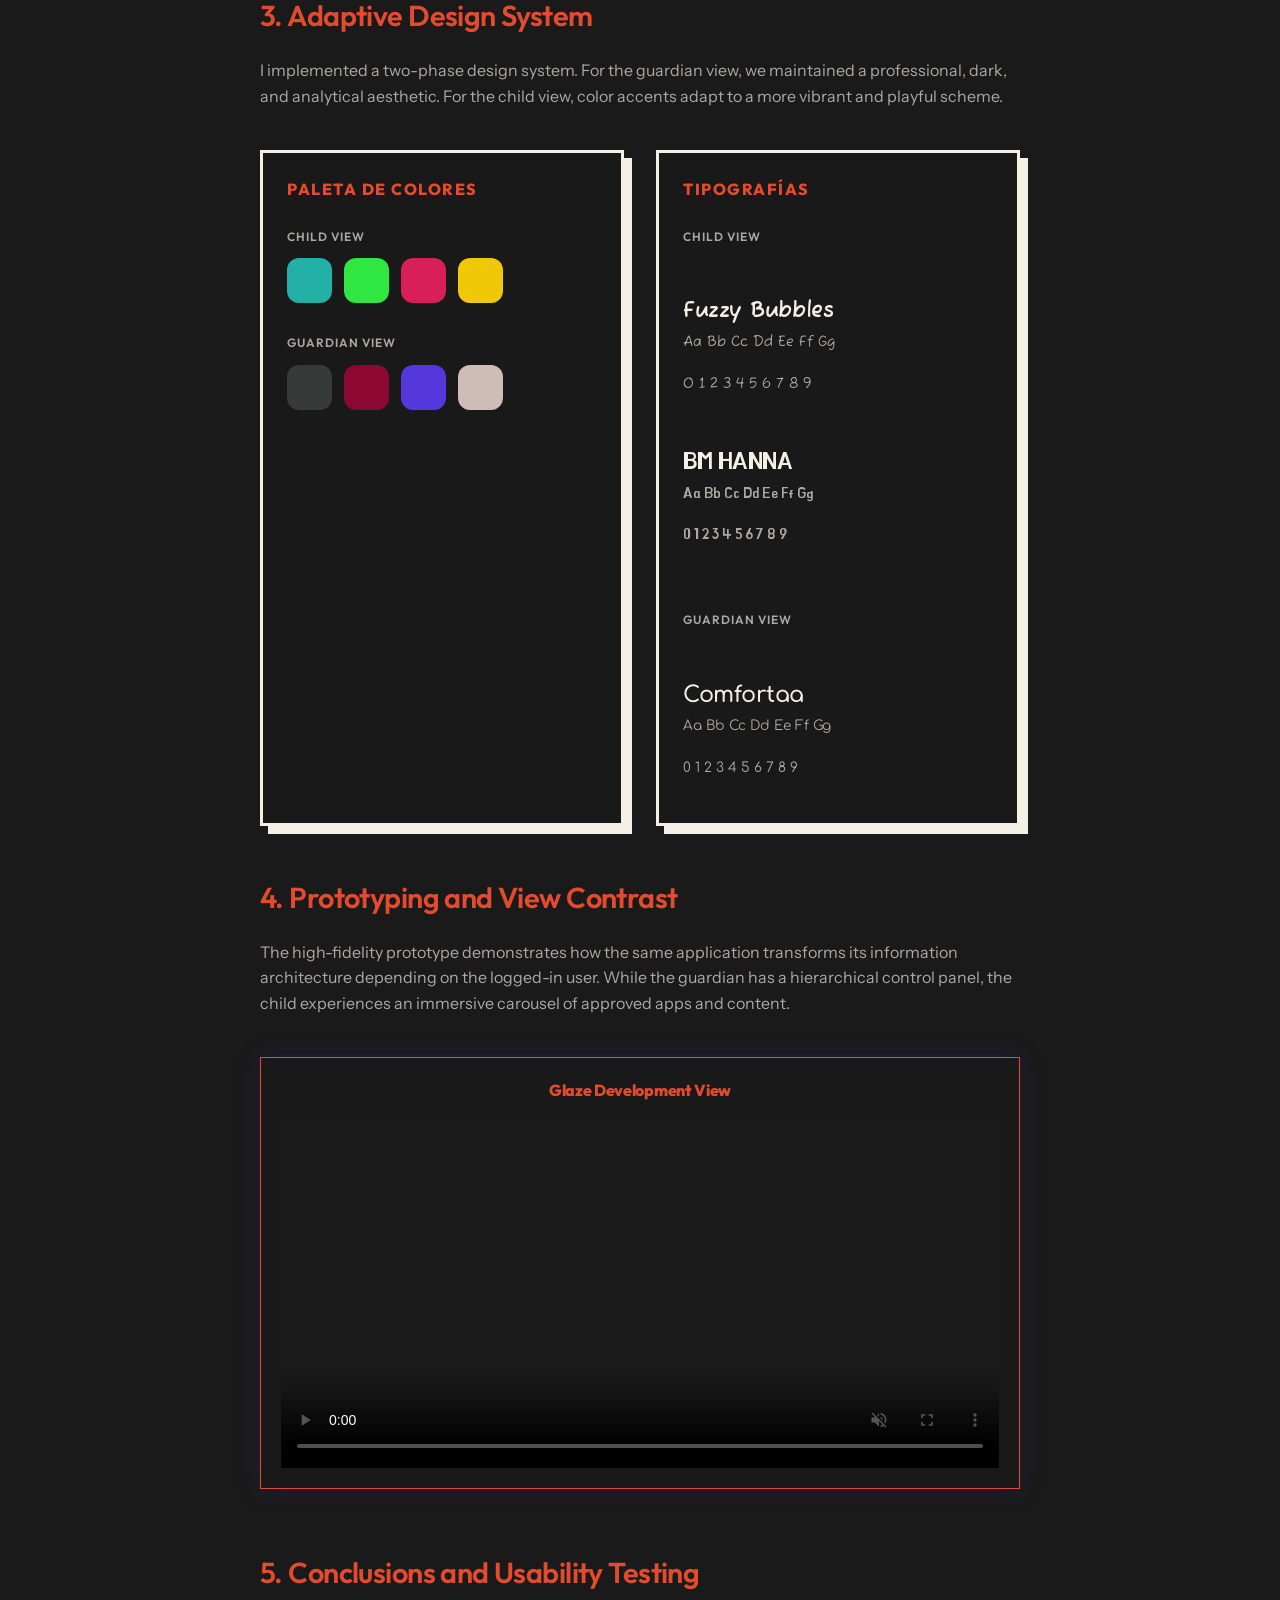
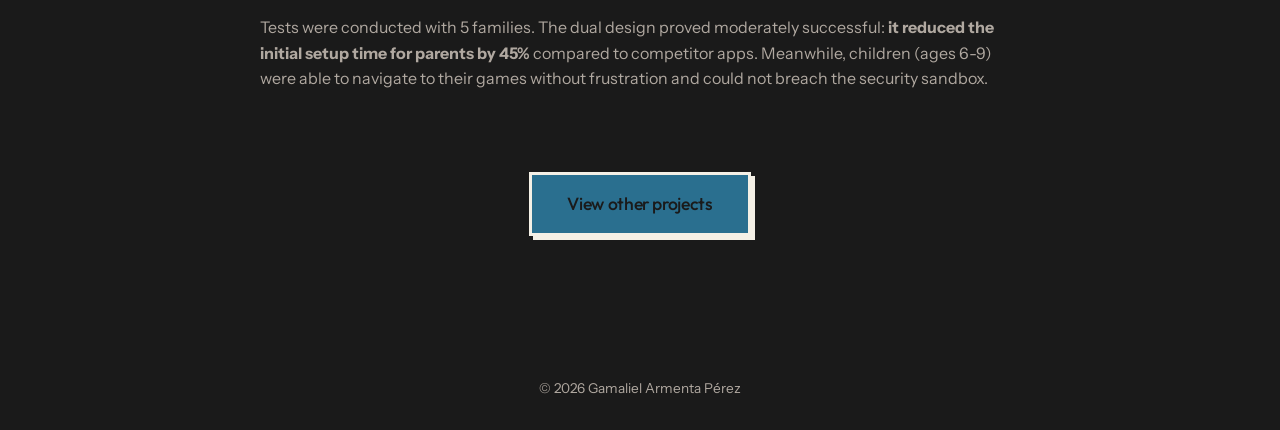
==== commit e3f05ac5: "Major Update - Language and Theme Selector" ====
--- a/case-studies/glaze-ui.html
+++ b/case-studies/glaze-ui.html
@@ -3,18 +3,11 @@
 <head>
     <meta charset="UTF-8">
     <meta name="viewport" content="width=device-width, initial-scale=1.0">
-    <title>Glaze | Caso de Estudio UI/UX</title>
+    <title data-i18n="case_glaze.title">Glaze | Caso de Estudio UI/UX</title>
     <!-- Fuentes y iconos -->
     <link href="https://fonts.googleapis.com/css2?family=Instrument+Sans:wght@400;500;600;700&family=Outfit:wght@300;400;600;800&display=swap" rel="stylesheet">
     <link href="https://cdn.jsdelivr.net/npm/remixicon@4.0.0/fonts/remixicon.css" rel="stylesheet">
-    <!-- Tipografías adicionales para demostración (contenido) -->
     <link href="https://fonts.googleapis.com/css2?family=Figtree:wght@400;600;800&display=swap" rel="stylesheet">
-    <!-- CSS modulares -->
-    <link rel="stylesheet" href="../css/theme.css">
-    <link rel="stylesheet" href="../css/base.css">
-    <link rel="stylesheet" href="../css/components.css">
-    <link rel="stylesheet" href="../css/utilities.css">
-    <link rel="stylesheet" href="../css/case-studies.css">
     <link href="https://fonts.googleapis.com/css2?family=Comfortaa:wght@400;600;800&family=Fuzzy+Bubbles:wght@400;600;700&display=swap" rel="stylesheet">
     <style>
         @font-face {
@@ -24,13 +17,10 @@
             font-style: normal;
         }
     </style>
-    <!-- Estilos modulares -->
-    <link rel="stylesheet" href="../css/theme.css">
-    <link rel="stylesheet" href="../css/base.css">
-    <link rel="stylesheet" href="../css/components.css">
-    <link rel="stylesheet" href="../css/utilities.css">
-    <!-- Estilos comunes para casos de estudio -->
-    <link rel="stylesheet" href="case-common.css">
+    <!-- CSS modulares -->
+    <link rel="stylesheet" href="../css/main.css">
+    <link rel="stylesheet" href="../css/case-studies.css">
+    <link rel="stylesheet" href="../css/themes.css">
 </head>
 <body data-theme="dark">
 
@@ -42,54 +32,70 @@
     <nav class="glass-nav">
         <div class="logo">GA.</div>
         <div class="nav-links">
-            <a href="../index.html" class="fluent-btn" style="padding: 8px 16px;"><i class="ri-arrow-left-line"></i> Volver</a>
+            <a href="../index.html" class="fluent-btn" style="padding: 8px 16px;"><i class="ri-arrow-left-line"></i> <span data-i18n="nav.volver">Volver</span></a>
+
+            <!-- Selector de idioma -->
+            <select id="languageSelector" class="language-select" aria-label="Seleccionar idioma">
+                <option value="es">🇪🇸 Español</option>
+                <option value="en">🇬🇧 English</option>
+                <option value="ja">🇯🇵 日本語</option>
+            </select>
+
+            <!-- Selector de estilos -->
+            <div class="style-picker">
+                <button class="style-dot" data-style="flat" title="Flat (Fluent UI)" aria-label="Estilo Flat"></button>
+                <button class="style-dot" data-style="retro" title="Retrofuturista" aria-label="Estilo Retrofuturista"></button>
+                <button class="style-dot" data-style="minimal" title="Minimalista" aria-label="Estilo Minimalista"></button>
+                <button class="style-dot" data-style="bauhaus" title="Bauhaus" aria-label="Estilo Bauhaus"></button>
+            </div>
+
             <button id="themeToggle" class="theme-btn"><i class="ri-moon-line"></i></button>
         </div>
     </nav>
 
     <main style="padding-top: 60px; padding-bottom: 60px;">
         <header class="case-hero">
-            <div class="fluent-badge">Caso de Estudio UX/UI</div>
-            <h1 class="case-title gradient-text">Glaze</h1>
-            <p style="color: var(--text-dim); font-size: 1.4rem; max-width: 650px; margin: 0 auto;">
+            <div class="fluent-badge" data-i18n="case_glaze.badge">Caso de Estudio UX/UI</div>
+            <h1 class="case-title gradient-text" data-i18n="case_glaze.heading">Glaze</h1>
+            <p style="color: var(--text-dim); font-size: 1.4rem; max-width: 650px; margin: 0 auto;" data-i18n="case_glaze.subtitle">
                 Diversión segura para los niños y facilidad para los tutores.
             </p>
         </header>
 
         <article class="case-body">
             <div class="case-meta-grid">
-                <div class="meta-item"><h4>Rol</h4><p>UI/UX Designer</p></div>
-                <div class="meta-item"><h4>Herramientas</h4><p>Figma, IA Generativa</p></div>
-                <div class="meta-item"><h4>Duración</h4><p>Ene 2025 - May 2025</p></div>
-                <div class="meta-item"><h4>Plataforma</h4><p>Mobile App (iOS & Android)</p></div>
+                <div class="meta-item"><h4 data-i18n="case_glaze.meta.role_label">Rol</h4><p data-i18n="case_glaze.meta.role">UI/UX Designer</p></div>
+                <div class="meta-item"><h4 data-i18n="case_glaze.meta.tools_label">Herramientas</h4><p data-i18n="case_glaze.meta.tools">Figma, IA Generativa</p></div>
+                <div class="meta-item"><h4 data-i18n="case_glaze.meta.duration_label">Duración</h4><p data-i18n="case_glaze.meta.duration">Ene 2025 - May 2025</p></div>
+                <div class="meta-item"><h4 data-i18n="case_glaze.meta.platform_label">Plataforma</h4><p data-i18n="case_glaze.meta.platform">Mobile App (iOS & Android)</p></div>
             </div>
 
-            <h2>1. Contexto y Problema</h2>
-            <p>El acceso temprano de los niños a dispositivos móviles ha creado una brecha entre la exploración digital y la seguridad, así mismo el acceso a contenido que no es apto para sus edades puede propiciar cambios de comportamiento afectando a otros niños o incluso en su dinámica familiar. Durante la fase de empatía, conversé con padres de familia que expresaron una preocupación constante: el software de control parental actual es demasiado invasivo, difícil de configurar o carece de una interfaz amigable para el niño que está usando el dispositivo.</p>
-            <p>El desafío principal fue diseñar una sola aplicación capaz de adaptarse dinámicamente a dos usuarios completamente distintos en el mismo dispositivo sin sacrificar la experiencia de usuario.</p>
+            <h2 data-i18n="case_glaze.section1">1. Contexto y Problema</h2>
+            <p data-i18n="case_glaze.section1_text">El acceso temprano de los niños a dispositivos móviles ha creado una brecha entre la exploración digital y la seguridad, así mismo el acceso a contenido que no es apto para sus edades puede propiciar cambios de comportamiento afectando a otros niños o incluso en su dinámica familiar. Durante la fase de empatía, conversé con padres de familia que expresaron una preocupación constante: el software de control parental actual es demasiado invasivo, difícil de configurar o carece de una interfaz amigable para el niño que está usando el dispositivo.</p>
+            <p data-i18n="case_glaze.section1_text2">El desafío principal fue diseñar una sola aplicación capaz de adaptarse dinámicamente a dos usuarios completamente distintos en el mismo dispositivo sin sacrificar la experiencia de usuario.</p>
 
-            <blockquote class="quote-block">
+            <blockquote class="quote-block" data-i18n="case_glaze.section1_quote">
                 "Mi hijo se pone violento y le dijo a su maestra (de preescolar) que la iba a matar."
             </blockquote>
 
-            <h2>2. Investigación y Definición de User Personas</h2>
-            <p>Para abordar el problema, la arquitectura de la información se dividió basándose en dos <i>User Personas</i> principales:</p>
+            <h2 data-i18n="case_glaze.section2">2. Investigación y Definición de User Personas</h2>
+            <p data-i18n="case_glaze.section2_text">Para abordar el problema, la arquitectura de la información se dividió basándose en dos <i>User Personas</i> principales:</p>
             <ul>
-                <li><strong>El Niño:</strong> Requiere una interfaz altamente visual, estímulos positivos, navegación basada en iconos grandes y ausencia total de menús de configuración complejos. Su entorno debe ser un "jardín cercado" seguro.</li>
-                <li><strong>El Tutor:</strong> Necesita métricas claras (tiempo de pantalla), interruptores rápidos para bloquear/desbloquear aplicaciones, historial de actividad y notificaciones en tiempo real sobre intentos de acceso a contenido restringido.</li>
+                <li data-i18n="case_glaze.section2_list_0"><strong>El Niño:</strong> Requiere una interfaz altamente visual, estímulos positivos, navegación basada en iconos grandes y ausencia total de menús de configuración complejos. Su entorno debe ser un "jardín cercado" seguro.</li>
+                <li data-i18n="case_glaze.section2_list_1"><strong>El Tutor:</strong> Necesita métricas claras (tiempo de pantalla), interruptores rápidos para bloquear/desbloquear aplicaciones, historial de actividad y notificaciones en tiempo real sobre intentos de acceso a contenido restringido.</li>
             </ul>
         </article>
 
         <article class="case-body">
-            <h2>3. Sistema de Diseño Adaptativo</h2>
-            <p>Implementé un sistema de diseño bifásico. Para la <strong>vista del tutor</strong>, mantuvimos una estética profesional, oscura y analítica. Para la <strong>vista del niño</strong>, los acentos de color se adaptan a un esquema más vibrante y lúdico.</p>
+            <h2 data-i18n="case_glaze.section3">3. Sistema de Diseño Adaptativo</h2>
+            <p data-i18n="case_glaze.section3_text">Implementé un sistema de diseño bifásico. Para la <strong>vista del tutor</strong>, mantuvimos una estética profesional, oscura y analítica. Para la <strong>vista del niño</strong>, los acentos de color se adaptan a un esquema más vibrante y lúdico.</p>
 
             <div class="design-system-preview">
                 <div class="glass-card design-card">
-                    <h4 style="color: var(--primary); margin-bottom: 25px; font-size: 1rem; font-weight: 800; text-transform: uppercase; letter-spacing: 1.5px;">Paleta de Colores</h4>
-                    
+                    <h4 style="color: var(--primary); margin-bottom: 25px; font-size: 1rem; font-weight: 800; text-transform: uppercase; letter-spacing: 1.5px;" data-i18n="case_glaze.section3_palette_title">Paleta de Colores</h4>
+
                     <div style="margin-bottom: 30px;">
-                        <h4 class="meta-item" style="color: var(--text-dim); font-size: 0.75rem; text-transform: uppercase; margin-bottom: 12px; letter-spacing: 1px;">Vista del Niño</h4>
+                        <h4 class="meta-item" style="color: var(--text-dim); font-size: 0.75rem; text-transform: uppercase; margin-bottom: 12px; letter-spacing: 1px;" data-i18n="case_glaze.section3_palette.kid_title">Vista del Niño</h4>
                         <div style="display: flex; gap: 12px;">
                             <div style="width: 45px; height: 45px; border-radius: 12px; background-color: #23B0A7; box-shadow: var(--glass-shadow);" title="Teal lúdico"></div>
                             <div style="width: 45px; height: 45px; border-radius: 12px; background-color: #30E642; box-shadow: var(--glass-shadow);" title="Verde vibrante"></div>
@@ -99,7 +105,7 @@
                     </div>
 
                     <div>
-                        <h4 class="meta-item" style="color: var(--text-dim); font-size: 0.75rem; text-transform: uppercase; margin-bottom: 12px; letter-spacing: 1px;">Vista del Tutor</h4>
+                        <h4 class="meta-item" style="color: var(--text-dim); font-size: 0.75rem; text-transform: uppercase; margin-bottom: 12px; letter-spacing: 1px;" data-i18n="case_glaze.section3_palette.tutor_title">Vista del Tutor</h4>
                         <div style="display: flex; gap: 12px;">
                             <div style="width: 45px; height: 45px; border-radius: 12px; background-color: #363A39; box-shadow: var(--glass-shadow);" title="Neutral Dark"></div>
                             <div style="width: 45px; height: 45px; border-radius: 12px; background-color: #8D0733; box-shadow: var(--glass-shadow);" title="Deep Red"></div>
@@ -110,17 +116,17 @@
                 </div>
 
                 <div class="glass-card design-card">
-                    <h4 style="color: var(--primary); margin-bottom: 25px; font-size: 1rem; font-weight: 800; text-transform: uppercase; letter-spacing: 1.5px;">Tipografías</h4>
-                    
+                    <h4 style="color: var(--primary); margin-bottom: 25px; font-size: 1rem; font-weight: 800; text-transform: uppercase; letter-spacing: 1.5px;" data-i18n="case_glaze.section3_typography_title">Tipografías</h4>
+
                     <div style="margin-bottom: 25px; border-bottom: 1px solid var(--glass-border); padding-bottom: 20px;">
-                        <h4 class="meta-item" style="color: var(--text-dim); font-size: 0.75rem; text-transform: uppercase; margin-bottom: 15px; letter-spacing: 1px;">Vista del Niño</h4>
-                        
+                        <h4 class="meta-item" style="color: var(--text-dim); font-size: 0.75rem; text-transform: uppercase; margin-bottom: 15px; letter-spacing: 1px;" data-i18n="case_glaze.section3_typography.kid_title">Vista del Niño</h4>
+
                         <div style="margin-bottom: 10px;">
                             <h2 style="font-family: 'Fuzzy Bubbles', sans-serif; margin-bottom: 2px; font-weight: 700; font-size: 1.4rem; color: var(--text-main);">Fuzzy Bubbles</h2>
                             <p style="font-family: 'Fuzzy Bubbles'; color: var(--text-dim); font-size: 0.85rem;">Aa Bb Cc Dd Ee Ff Gg</p>
                             <p style="font-family: 'Fuzzy Bubbles'; color: var(--text-dim); font-size: 0.85rem;">0 1 2 3 4 5 6 7 8 9</p>
                         </div>
-                        
+
                         <div>
                             <h2 style="font-family: 'BM HANNA', sans-serif; margin-bottom: 2px; font-weight: 400; font-size: 1.4rem; color: var(--text-main);">BM HANNA</h2>
                             <p style="font-family: 'BM HANNA'; color: var(--text-dim); font-size: 0.85rem;">Aa Bb Cc Dd Ee Ff Gg</p>
@@ -129,7 +135,7 @@
                     </div>
 
                     <div>
-                        <h4 class="meta-item" style="color: var(--text-dim); font-size: 0.75rem; text-transform: uppercase; margin-bottom: 0px; letter-spacing: 1px;">Vista del Tutor</h4>
+                        <h4 class="meta-item" style="color: var(--text-dim); font-size: 0.75rem; text-transform: uppercase; margin-bottom: 0px; letter-spacing: 1px;" data-i18n="case_glaze.section3_typography.tutor_title">Vista del Tutor</h4>
                         <div>
                             <h2 style="font-family: 'Comfortaa', sans-serif; margin-bottom: 2px; font-weight: 600; font-size: 1.4rem; color: var(--text-main);">Comfortaa</h2>
                             <p style="font-family: 'Comfortaa'; color: var(--text-dim); font-size: 0.85rem;">Aa Bb Cc Dd Ee Ff Gg</p>
@@ -138,33 +144,32 @@
                     </div>
                 </div>
             </div>
-            
-            <h2>4. Prototipado y Contraste de Vistas</h2>
-            <p>El prototipo de alta fidelidad demuestra cómo la misma aplicación transforma su arquitectura de la información dependiendo del usuario logueado. Mientras el tutor tiene un panel de control jerárquico, el niño experimenta un carrusel inmersivo de aplicaciones y contenidos aprobados.</p>
+
+            <h2 data-i18n="case_glaze.section4">4. Prototipado y Contraste de Vistas</h2>
+            <p data-i18n="case_glaze.section4_text">El prototipo de alta fidelidad demuestra cómo la misma aplicación transforma su arquitectura de la información dependiendo del usuario logueado. Mientras el tutor tiene un panel de control jerárquico, el niño experimenta un carrusel inmersivo de aplicaciones y contenidos aprobados.</p>
 
             <div class="comparison-grid">
                 <div class="glass-card" style="padding: 20px; display: flex; flex-direction: column; border: 1px solid var(--primary); box-shadow: 0 0 25px rgba(79, 70, 229, 0.15);">
-                    <h4 style="color: var(--primary); text-align: center; margin-bottom: 15px; font-weight: 800;">Vista del desarrollo de Glaze</h4>
+                    <h4 style="color: var(--primary); text-align: center; margin-bottom: 15px; font-weight: 800;" data-i18n="case_glaze.section4_card_title">Vista del desarrollo de Glaze</h4>
                     <div class="comparison-img-wrapper" style="border: none;">
-                        <video autoplay loop muted playsinline class="mockup-video">
+                        <video controls muted playsinline poster="../assets/img/poster-glaze.jpg" class="mockup-video">
                             <source src="../assets/img/Glaze-Proceso.mp4" type="video/mp4">
-                            Tu navegador no soporta el formato de video.
                         </video>
                     </div>
                 </div>
             </div>
 
-            <h2 style="margin-top: 60px;">5. Conclusiones y Pruebas de Usabilidad</h2>
-            <p>Se realizaron pruebas con 5 familias. El diseño dual demostró ser un éxito moderado: <strong>redujo el tiempo de configuración inicial por parte de los padres en un 45%</strong> comparado con aplicaciones de la competencia. Por su parte, los niños (edades 6-9) pudieron navegar hacia sus juegos sin frustración y sin poder vulnerar el <i>sandbox</i> de seguridad.</p>
-            
+            <h2 style="margin-top: 60px;" data-i18n="case_glaze.section5">5. Conclusiones y Pruebas de Usabilidad</h2>
+            <p data-i18n="case_glaze.section5_text">Se realizaron pruebas con 5 familias. El diseño dual demostró ser un éxito moderado: <strong>redujo el tiempo de configuración inicial por parte de los padres en un 45%</strong> comparado con aplicaciones de la competencia. Por su parte, los niños (edades 6-9) pudieron navegar hacia sus juegos sin frustración y sin poder vulnerar el <i>sandbox</i> de seguridad.</p>
+
             <div style="text-align: center; margin-top: 80px;">
-                <a href="../index.html" class="fluent-btn" style="padding: 15px 35px; font-size: 1.1rem;">Ver otros proyectos</a>
+                <a href="../index.html" class="fluent-btn" style="padding: 15px 35px; font-size: 1.1rem;" data-i18n="case_glaze.button">Ver otros proyectos</a>
             </div>
         </article>
     </main>
 
     <footer class="glass-footer" style="margin-top: 50px;">
-        <p>© 2026 Gamaliel Armenta Pérez</p>
+        <p data-i18n="footer">© 2026 Gamaliel Armenta Pérez</p>
     </footer>
 
     <div id="imageModal" class="image-modal">
@@ -172,12 +177,6 @@
         <img class="image-modal-img" id="imgDentroDelModal" src="" alt="Vista ampliada">
     </div>
 
-    <script src="https://cdn.jsdelivr.net/npm/gsap@3.12.5/dist/gsap.min.js"></script>
-    <script type="module">
-        import { initTheme } from '../js/modules/theme.js';
-        import { initLightbox } from '../js/modules/lightbox.js';
-        initTheme();
-        initLightbox();
-    </script>
+    <script src="../js/main.js"></script>
 </body>
 </html>
--- a/css/main.css
+++ b/css/main.css
@@ -0,0 +1,631 @@
+/* ============================================
+   VARIABLES GLOBALES (fusionadas)
+   ============================================ */
+:root {
+  /* Colores de marca */
+  --primary: #4f46e5;
+  --primary-dark: #4338ca;
+  --secondary: #891547;
+  --secondary-dark: #6f103b;
+  --accent-teal: #14b8a6;
+  --accent-amber: #f59e0b;
+
+  /* Tipografías */
+  --font-primary: 'Instrument Sans', 'Segoe UI', sans-serif;
+  --font-secondary: 'Outfit', 'Segoe UI', sans-serif;
+
+  /* Variables de fondo y texto (se sobrescriben con temas) */
+  --bg: #f3f4f6;
+  --text: #0f172a;
+  --text-dim: #475569;
+
+  /* Glassmorphism base */
+  --glass-bg: rgba(255, 255, 255, 0.4);
+  --glass-bg-hover: rgba(255, 255, 255, 0.6);
+  --glass-border: rgba(255, 255, 255, 0.45);
+  --glass-blur: blur(20px) saturate(190%);
+
+  /* Radios y sombras */
+  --radius-lg: 16px;
+  --radius-md: 10px;
+  --radius-sm: 6px;
+  --shadow-fluent: 0 8px 32px 0 rgba(15, 23, 42, 0.08),
+    0 1px 2px 0 rgba(255, 255, 255, 0.2) inset;
+  --transition-fluent: all 0.25s cubic-bezier(0.16, 1, 0.3, 1);
+
+  /* Gradiente (para texto y botones) */
+  --primary-gradient: linear-gradient(135deg, var(--primary), var(--secondary));
+}
+
+.language-select {
+  background: var(--glass-bg);
+  border: 1px solid var(--glass-border);
+  color: var(--text);
+  padding: 4px 8px;
+  border-radius: var(--radius-md);
+  font-family: var(--font-primary);
+  font-size: 0.9rem;
+  cursor: pointer;
+  outline: none;
+}
+
+/* Tema oscuro global (se aplica con data-theme="dark") */
+[data-theme="dark"] {
+  --bg: #0b0f19;
+  --text: #f8fafc;
+  --text-dim: #94a3b8;
+  --glass-bg: rgba(15, 23, 42, 0.45);
+  --glass-bg-hover: rgba(15, 23, 42, 0.6);
+  --glass-border: rgba(255, 255, 255, 0.08);
+  --shadow-fluent: 0 12px 40px 0 rgba(0, 0, 0, 0.3),
+    0 1px 1px 0 rgba(255, 255, 255, 0.05) inset;
+}
+
+/* ============================================
+   RESET Y BASE
+   ============================================ */
+* {
+  margin: 0;
+  padding: 0;
+  box-sizing: border-box;
+}
+
+html {
+  scroll-behavior: smooth;
+}
+
+body {
+  font-family: var(--font-primary);
+  background-color: var(--bg);
+  color: var(--text);
+  line-height: 1.5;
+  overflow-x: hidden;
+  -webkit-font-smoothing: antialiased;
+  transition: background-color 0.3s ease, color 0.3s ease;
+}
+
+/* ============================================
+   FONDO DECORATIVO (BLOBS)
+   ============================================ */
+.liquid-bg {
+  position: fixed;
+  top: 0;
+  left: 0;
+  width: 100vw;
+  height: 100vh;
+  z-index: -2;
+  pointer-events: none;
+  overflow: hidden;
+}
+
+.blob {
+  position: absolute;
+  border-radius: 50%;
+  filter: blur(40px);
+  opacity: 0.2;
+  will-change: transform;
+  animation: float 25s infinite alternate ease-in-out;
+}
+
+.blob-1 {
+  top: -20%;
+  left: -15%;
+  width: 600px;
+  height: 600px;
+  background: var(--primary);
+  animation-duration: 20s;
+}
+.blob-2 {
+  bottom: -20%;
+  right: -15%;
+  width: 700px;
+  height: 700px;
+  background: var(--secondary);
+  animation-delay: -5s;
+  animation-duration: 30s;
+}
+.blob-3 {
+  top: 50%;
+  left: 40%;
+  width: 500px;
+  height: 500px;
+  background: var(--accent-teal);
+  animation-duration: 35s;
+  opacity: 0.1;
+}
+
+@keyframes float {
+  100% {
+    transform: translate(80px, 80px) scale(1.1);
+  }
+}
+
+/* ============================================
+   LAYOUT Y TIPOGRAFÍA
+   ============================================ */
+main {
+  max-width: 1200px;
+  margin: 120px auto 0;
+  padding: 0 32px;
+}
+
+section {
+  margin-bottom: 100px;
+}
+
+h1,
+h2,
+h3,
+h4,
+.logo,
+.fluent-btn {
+  font-family: var(--font-secondary);
+  font-weight: 600;
+  letter-spacing: -0.02em;
+}
+
+h1 {
+  font-size: 4rem;
+  font-weight: 700;
+  line-height: 1.2;
+  margin-bottom: 24px;
+  letter-spacing: -0.03em;
+}
+h2 {
+  font-size: 2.2rem;
+  font-weight: 600;
+  margin-bottom: 32px;
+  letter-spacing: -0.02em;
+}
+h3 {
+  font-size: 1.4rem;
+  font-weight: 600;
+  margin-bottom: 16px;
+}
+.gradient-text {
+  background: var(--primary-gradient);
+  -webkit-background-clip: text;
+  background-clip: text;
+  -webkit-text-fill-color: transparent;
+}
+
+/* ============================================
+   NAVEGACIÓN
+   ============================================ */
+.glass-nav {
+  position: fixed;
+  top: 0;
+  width: 100%;
+  padding: 16px 48px;
+  background: var(--glass-bg);
+  backdrop-filter: var(--glass-blur);
+  border-bottom: 1px solid var(--glass-border);
+  z-index: 1000;
+  display: flex;
+  justify-content: space-between;
+  align-items: center;
+  transition: background 0.3s, backdrop-filter 0.3s;
+}
+
+.logo {
+  font-weight: 800;
+  font-size: 1.7rem;
+  background: var(--primary-gradient);
+  -webkit-background-clip: text;
+  background-clip: text;
+  -webkit-text-fill-color: transparent;
+}
+
+.nav-links {
+  display: flex;
+  gap: 28px;
+  align-items: center;
+}
+
+.nav-links a {
+  text-decoration: none;
+  color: var(--text);
+  font-weight: 500;
+  transition: color 0.2s;
+}
+.nav-links a:hover {
+  color: var(--primary);
+}
+
+.theme-btn {
+  background: transparent;
+  border: none;
+  font-size: 1.3rem;
+  cursor: pointer;
+  color: var(--text);
+  display: flex;
+  align-items: center;
+  opacity: 0.8;
+  transition: opacity 0.2s;
+}
+.theme-btn:hover {
+  opacity: 1;
+}
+
+/* ============================================
+   BADGES
+   ============================================ */
+.fluent-badge {
+  background: rgba(79, 70, 229, 0.12);
+  color: var(--primary);
+  padding: 6px 14px;
+  border-radius: 40px;
+  font-size: 0.75rem;
+  font-weight: 600;
+  text-transform: uppercase;
+  letter-spacing: 0.4px;
+  display: inline-block;
+  border: 1px solid rgba(79, 70, 229, 0.2);
+  backdrop-filter: blur(4px);
+}
+.dev-badge {
+  background: rgba(20, 184, 166, 0.08);
+  color: var(--accent-teal);
+  border-color: rgba(20, 184, 166, 0.2);
+}
+
+/* ============================================
+   TARJETAS
+   ============================================ */
+.glass-card {
+  background: var(--glass-bg);
+  backdrop-filter: var(--glass-blur);
+  border: 1px solid var(--glass-border);
+  border-radius: var(--radius-lg);
+  padding: 28px;
+  box-shadow: var(--shadow-fluent);
+  transition: var(--transition-fluent);
+  cursor: pointer;
+}
+.glass-card:hover {
+  background: var(--glass-bg-hover);
+  border-color: var(--primary);
+  /* sin transform para mejorar rendimiento */
+}
+
+.hero-card {
+  cursor: default;
+  max-width: 800px;
+  background: var(--glass-bg);
+}
+.hero-card:hover {
+  transform: none;
+  border-color: var(--glass-border);
+}
+
+/* ============================================
+   BOTONES
+   ============================================ */
+.fluent-btn {
+  display: inline-flex;
+  align-items: center;
+  gap: 8px;
+  padding: 10px 20px;
+  border-radius: var(--radius-md);
+  color: var(--text);
+  text-decoration: none;
+  font-weight: 500;
+  font-size: 0.9rem;
+  cursor: pointer;
+  background: var(--glass-bg);
+  border: 1px solid var(--glass-border);
+  transition: var(--transition-fluent);
+}
+.fluent-btn:hover {
+  background: var(--primary-gradient);
+  color: #fff;
+  border-color: transparent;
+  /* sin transform para mejorar rendimiento */
+}
+
+.contact-links {
+  display: flex;
+  gap: 16px;
+  flex-wrap: wrap;
+  margin-top: 24px;
+}
+
+.location-badge {
+  display: inline-flex;
+  align-items: center;
+  gap: 6px;
+  color: var(--text-dim);
+  font-size: 0.85rem;
+}
+
+/* ============================================
+   TABS
+   ============================================ */
+.tabs-bar {
+  display: flex;
+  gap: 8px;
+  flex-wrap: wrap;
+  margin-bottom: 32px;
+  border-bottom: 1px solid var(--glass-border);
+  padding-bottom: 12px;
+}
+
+.tab-btn {
+  background: transparent;
+  border: none;
+  padding: 8px 18px;
+  border-radius: 40px;
+  font-family: var(--font-secondary);
+  font-weight: 500;
+  color: var(--text-dim);
+  cursor: pointer;
+  transition: all 0.2s;
+}
+.tab-btn.active {
+  background: var(--primary);
+  color: #fff;
+}
+.tab-btn:hover:not(.active) {
+  background: rgba(79, 70, 229, 0.1);
+  color: var(--primary);
+}
+
+/* ============================================
+   GRID DE PROYECTOS
+   ============================================ */
+.grid {
+  display: grid;
+  grid-template-columns: repeat(auto-fill, minmax(320px, 1fr));
+  gap: 32px;
+}
+
+/* ============================================
+   MODALES
+   ============================================ */
+.modal-overlay {
+  position: fixed;
+  top: 0;
+  left: 0;
+  width: 100%;
+  height: 100%;
+  background: rgba(0, 0, 0, 0.5);
+  backdrop-filter: blur(8px);
+  display: flex;
+  align-items: center;
+  justify-content: center;
+  opacity: 0;
+  visibility: hidden;
+  transition: opacity 0.2s, visibility 0s 0.2s;
+  z-index: 2000;
+}
+.modal-overlay.active {
+  opacity: 1;
+  visibility: visible;
+  transition: opacity 0.2s;
+}
+
+.glass-modal {
+  width: 90%;
+  max-width: 700px;
+  max-height: 85vh;
+  overflow-y: auto;
+  padding: 36px;
+  background: var(--bg);
+  border: 1px solid var(--glass-border);
+  border-radius: var(--radius-lg);
+  box-shadow: var(--shadow-fluent);
+  position: relative;
+  transform: scale(0.98);
+  transition: transform 0.2s;
+}
+.modal-overlay.active .glass-modal {
+  transform: scale(1);
+}
+
+.close-btn {
+  position: absolute;
+  top: 20px;
+  right: 20px;
+  background: var(--glass-bg);
+  border: 1px solid var(--glass-border);
+  border-radius: 50%;
+  width: 40px;
+  height: 40px;
+  display: flex;
+  align-items: center;
+  justify-content: center;
+  cursor: pointer;
+  color: var(--text-dim);
+  transition: all 0.2s;
+}
+.close-btn:hover {
+  background: var(--primary);
+  color: #fff;
+}
+
+/* ============================================
+   LIGHTBOX
+   ============================================ */
+.image-modal {
+  display: none;
+  position: fixed;
+  z-index: 3000;
+  left: 0;
+  top: 0;
+  width: 100%;
+  height: 100%;
+  background-color: rgba(0, 0, 0, 0.85);
+  align-items: center;
+  justify-content: center;
+}
+.image-modal.active {
+  display: flex;
+}
+
+.image-modal-img {
+  max-width: 85vw;
+  max-height: 85vh;
+  border-radius: var(--radius-md);
+}
+
+.image-modal-close {
+  position: absolute;
+  top: 30px;
+  right: 40px;
+  color: #fff;
+  font-size: 40px;
+  cursor: pointer;
+  opacity: 0.7;
+  transition: opacity 0.2s;
+}
+.image-modal-close:hover {
+  opacity: 1;
+}
+
+/* ============================================
+   FOOTER
+   ============================================ */
+.glass-footer {
+  text-align: center;
+  padding: 32px;
+  margin-top: 80px;
+  border-top: 1px solid var(--glass-border);
+  color: var(--text-dim);
+  font-size: 0.85rem;
+}
+
+/* ============================================
+   SELECTOR DE ESTILOS (círculos)
+   ============================================ */
+.style-picker {
+  display: flex;
+  gap: 10px;
+  align-items: center;
+  margin-left: 8px;
+}
+
+.style-dot {
+  width: 28px;
+  height: 28px;
+  border-radius: 50%;
+  border: 2px solid var(--glass-border);
+  background: var(--glass-bg);
+  cursor: pointer;
+  transition: all 0.2s ease;
+  position: relative;
+  flex-shrink: 0;
+  padding: 0;
+  outline: none;
+  box-shadow: 0 0 0 0 transparent;
+}
+
+/* Colores de los círculos */
+.style-dot[data-style="flat"]   { background: #0078d4; }
+.style-dot[data-style="retro"]  { background: #ff00aa; }
+.style-dot[data-style="minimal"]{ background: #555; }
+.style-dot[data-style="bauhaus"]{ background: #e34b2e; }
+
+.style-dot:hover {
+  transform: scale(1.15);
+  border-color: var(--text);
+}
+.style-dot.active {
+  border-color: var(--text);
+  box-shadow: 0 0 0 3px var(--primary), 0 0 10px var(--primary);
+  transform: scale(1.1);
+}
+
+/* Tooltip personalizado */
+.style-dot[title]:hover::after {
+  content: attr(title);
+  position: absolute;
+  bottom: calc(100% + 8px);
+  left: 50%;
+  transform: translateX(-50%);
+  background: rgba(0, 0, 0, 0.8);
+  color: #fff;
+  padding: 4px 10px;
+  border-radius: 6px;
+  font-size: 0.75rem;
+  white-space: nowrap;
+  font-family: var(--font-primary);
+  pointer-events: none;
+  backdrop-filter: blur(4px);
+  border: 1px solid rgba(255, 255, 255, 0.1);
+}
+
+/* ============================================
+   UTILIDADES
+   ============================================ */
+.about-grid {
+  display: grid;
+  grid-template-columns: repeat(auto-fit, minmax(280px, 1fr));
+  gap: 32px;
+}
+
+.badge-group {
+  display: flex;
+  flex-wrap: wrap;
+  gap: 10px;
+  margin-top: 20px;
+}
+
+.zoomable {
+  cursor: zoom-in;
+  transition: transform 0.2s ease, box-shadow 0.2s;
+}
+.zoomable:hover {
+  transform: scale(1.02);
+  box-shadow: var(--shadow-fluent);
+}
+
+/* ============================================
+   RESPONSIVE
+   ============================================ */
+@media (max-width: 768px) {
+  .glass-nav {
+    padding: 15px 20px;
+    flex-direction: column;
+    gap: 15px;
+  }
+  main {
+    margin-top: 180px;
+    padding: 0 20px;
+  }
+  h1 {
+    font-size: 2.8rem;
+  }
+  h2 {
+    font-size: 1.8rem;
+  }
+  .hero-card {
+    padding: 25px;
+  }
+  .contact-links {
+    flex-direction: column;
+    width: 100%;
+    align-items: stretch;
+  }
+  .fluent-btn {
+    text-align: center;
+    justify-content: center;
+  }
+  .location-badge {
+    justify-content: center;
+    margin-left: 0;
+    margin-top: 10px;
+  }
+}
+
+@media (max-width: 640px) {
+  .style-picker {
+    gap: 6px;
+  }
+  .style-dot {
+    width: 22px;
+    height: 22px;
+  }
+  .glass-card {
+    padding: 20px;
+  }
+}
--- a/css/case-studies.css
+++ b/css/case-studies.css
@@ -115,14 +115,15 @@
     margin: 40px 0;
 }
 
+/* case-studies.css */
 .gallery-main {
-    margin-bottom: 20px;
-    border-radius: var(--radius-lg);
-    overflow: hidden;
-    background: var(--glass-bg);
-    backdrop-filter: var(--glass-blur);
-    border: 1px solid var(--glass-border);
-    box-shadow: var(--shadow-fluent);
+  margin-bottom: 20px;
+  border-radius: var(--radius-lg);
+  overflow: hidden;
+  background: var(--glass-bg);
+  /* eliminamos backdrop-filter y -webkit-backdrop-filter */
+  border: 1px solid var(--glass-border);
+  box-shadow: var(--shadow-fluent);
 }
 
 .gallery-main img {
@@ -148,15 +149,13 @@
 }
 
 .thumbnail:hover {
-    transform: translateY(-4px);
-    opacity: 1;
+  opacity: 1;
+  /* sin transform */
 }
-
 .thumbnail.active {
-    opacity: 1;
-    transform: scale(1.02);
+  opacity: 1;
+  /* sin transform */
 }
-
 .thumbnail img {
     width: 100%;
     height: 80px;
--- a/css/themes.css
+++ b/css/themes.css
@@ -0,0 +1,196 @@
+/* ============================================
+   TEMAS VISUALES (Flat, Retro, Minimal, Bauhaus)
+   con soporte para tema claro/oscuro
+   ============================================ */
+
+body {
+  transition: background-color 0.3s ease, color 0.3s ease;
+}
+
+/* ===== TEMA FLAT ===== */
+body[data-style="flat"][data-theme="light"] {
+  --bg: #f5f5f5;
+  --text: #1e1e1e;
+  --text-dim: #555;
+  --primary: #0078d4;
+  --secondary: #106ebe;
+  --glass-bg: rgba(255,255,255,0.9);
+  --glass-border: rgba(0,0,0,0.1);
+  --glass-blur: none;
+  --shadow-fluent: 0 2px 8px rgba(0,0,0,0.08);
+  --radius-lg: 8px;
+  --radius-md: 4px;
+  --font-primary: 'Segoe UI', 'Instrument Sans', sans-serif;
+  --font-secondary: 'Segoe UI', 'Outfit', sans-serif;
+}
+body[data-style="flat"][data-theme="dark"] {
+  --bg: #1e1e1e;
+  --text: #f0f0f0;
+  --text-dim: #aaa;
+  --primary: #4ca5ff;
+  --secondary: #3a7ca5;
+  --glass-bg: rgba(30,30,30,0.9);
+  --glass-border: rgba(255,255,255,0.1);
+  --glass-blur: none;
+  --shadow-fluent: 0 2px 8px rgba(0,0,0,0.3);
+  --radius-lg: 8px;
+  --radius-md: 4px;
+  --font-primary: 'Segoe UI', 'Instrument Sans', sans-serif;
+  --font-secondary: 'Segoe UI', 'Outfit', sans-serif;
+}
+
+/* ===== TEMA RETROFUTURISTA ===== */
+body[data-style="retro"][data-theme="dark"] {
+  --bg: #0a0a1a;
+  --text: #00ffcc;
+  --text-dim: #66ffdd;
+  --primary: #ff00aa;
+  --secondary: #ff6600;
+  --glass-bg: rgba(10,10,26,0.7);
+  --glass-border: 2px solid #ff00aa;
+  --glass-blur: blur(4px);
+  --shadow-fluent: 0 0 30px #ff00aa40, 0 0 10px #00ffcc40 inset;
+  --radius-lg: 0px;
+  --radius-md: 0px;
+  --font-primary: 'Orbitron', 'Instrument Sans', sans-serif;
+  --font-secondary: 'Orbitron', 'Outfit', sans-serif;
+}
+body[data-style="retro"][data-theme="light"] {
+  --bg: #f0e6ff;
+  --text: #1a0a2e;
+  --text-dim: #5a3a7a;
+  --primary: #d4007a;
+  --secondary: #cc5500;
+  --glass-bg: rgba(240,230,255,0.8);
+  --glass-border: 2px solid #d4007a;
+  --glass-blur: blur(4px);
+  --shadow-fluent: 0 0 30px #d4007a40, 0 0 10px #cc550040 inset;
+  --radius-lg: 0px;
+  --radius-md: 0px;
+  --font-primary: 'Orbitron', 'Instrument Sans', sans-serif;
+  --font-secondary: 'Orbitron', 'Outfit', sans-serif;
+}
+/* Reglas específicas para retro (independientes del tema) */
+body[data-style="retro"] .glass-card {
+  border: 2px solid var(--primary);
+  box-shadow: 0 0 20px var(--primary)30;
+}
+body[data-style="retro"] .fluent-btn {
+  border: 2px solid var(--primary);
+  background: transparent;
+  color: var(--primary);
+  text-shadow: 0 0 10px var(--primary);
+}
+body[data-style="retro"] .fluent-btn:hover {
+  background: var(--primary);
+  color: var(--bg);
+}
+
+/* ===== TEMA MINIMAL (reemplaza Brutalista) ===== */
+body[data-style="minimal"][data-theme="light"] {
+  --bg: #ffffff;
+  --text: #222222;
+  --text-dim: #555555;
+  --primary: #333333;
+  --secondary: #666666;
+  --glass-bg: #fafafa;
+  --glass-border: 1px solid #ccc;
+  --glass-blur: none;
+  --shadow-fluent: none;
+  --radius-lg: 0px;
+  --radius-md: 0px;
+  --font-primary: 'Inter', 'Instrument Sans', sans-serif;
+  --font-secondary: 'Inter', 'Outfit', sans-serif;
+}
+body[data-style="minimal"][data-theme="dark"] {
+  --bg: #121212;
+  --text: #e0e0e0;
+  --text-dim: #999999;
+  --primary: #bbbbbb;
+  --secondary: #888888;
+  --glass-bg: #1e1e1e;
+  --glass-border: 1px solid #444;
+  --glass-blur: none;
+  --shadow-fluent: none;
+  --radius-lg: 0px;
+  --radius-md: 0px;
+  --font-primary: 'Inter', 'Instrument Sans', sans-serif;
+  --font-secondary: 'Inter', 'Outfit', sans-serif;
+}
+/* Reglas específicas para minimal */
+body[data-style="minimal"] .glass-card,
+body[data-style="minimal"] .case-meta-grid,
+body[data-style="minimal"] .mockup-container {
+  border: 1px solid var(--glass-border);
+  border-radius: 0;
+  box-shadow: none;
+  background: var(--glass-bg);
+}
+body[data-style="minimal"] .fluent-btn {
+  border: 1px solid var(--glass-border);
+  background: transparent;
+  color: var(--text);
+  border-radius: 0;
+  box-shadow: none;
+}
+body[data-style="minimal"] .fluent-btn:hover {
+  background: var(--text);
+  color: var(--bg);
+}
+
+/* ===== TEMA BAUHAUS ===== */
+body[data-style="bauhaus"][data-theme="light"] {
+  --bg: #f4f0e6;
+  --text: #1a1a1a;
+  --text-dim: #4a4a4a;
+  --primary: #e34b2e;
+  --secondary: #2a6f8f;
+  --glass-bg: rgba(244,240,230,0.8);
+  --glass-border: 3px solid #1a1a1a;
+  --glass-blur: blur(2px);
+  --shadow-fluent: 8px 8px 0 #1a1a1a;
+  --radius-lg: 0px;
+  --radius-md: 0px;
+  --font-primary: 'Futura', 'Instrument Sans', sans-serif;
+  --font-secondary: 'Futura', 'Outfit', sans-serif;
+}
+body[data-style="bauhaus"][data-theme="dark"] {
+  --bg: #1a1a1a;
+  --text: #f4f0e6;
+  --text-dim: #b0a8a0;
+  --primary: #e34b2e;
+  --secondary: #2a6f8f;
+  --glass-bg: rgba(26,26,26,0.8);
+  --glass-border: 3px solid #f4f0e6;
+  --glass-blur: blur(2px);
+  --shadow-fluent: 8px 8px 0 #f4f0e6;
+  --radius-lg: 0px;
+  --radius-md: 0px;
+  --font-primary: 'Futura', 'Instrument Sans', sans-serif;
+  --font-secondary: 'Futura', 'Outfit', sans-serif;
+}
+/* Reglas específicas para bauhaus */
+body[data-style="bauhaus"] .glass-card {
+  border: 3px solid var(--text);
+  border-radius: 0;
+  background: var(--glass-bg);
+  box-shadow: 8px 8px 0 var(--text);
+}
+body[data-style="bauhaus"] .fluent-badge {
+  background: var(--primary);
+  color: var(--bg);
+  border: 2px solid var(--text);
+  border-radius: 0;
+}
+body[data-style="bauhaus"] .fluent-btn {
+  background: var(--secondary);
+  color: var(--bg);
+  border: 3px solid var(--text);
+  border-radius: 0;
+  box-shadow: 4px 4px 0 var(--text);
+}
+body[data-style="bauhaus"] .fluent-btn:hover {
+  background: var(--primary);
+  transform: translate(2px, 2px);
+  box-shadow: 2px 2px 0 var(--text);
+}
